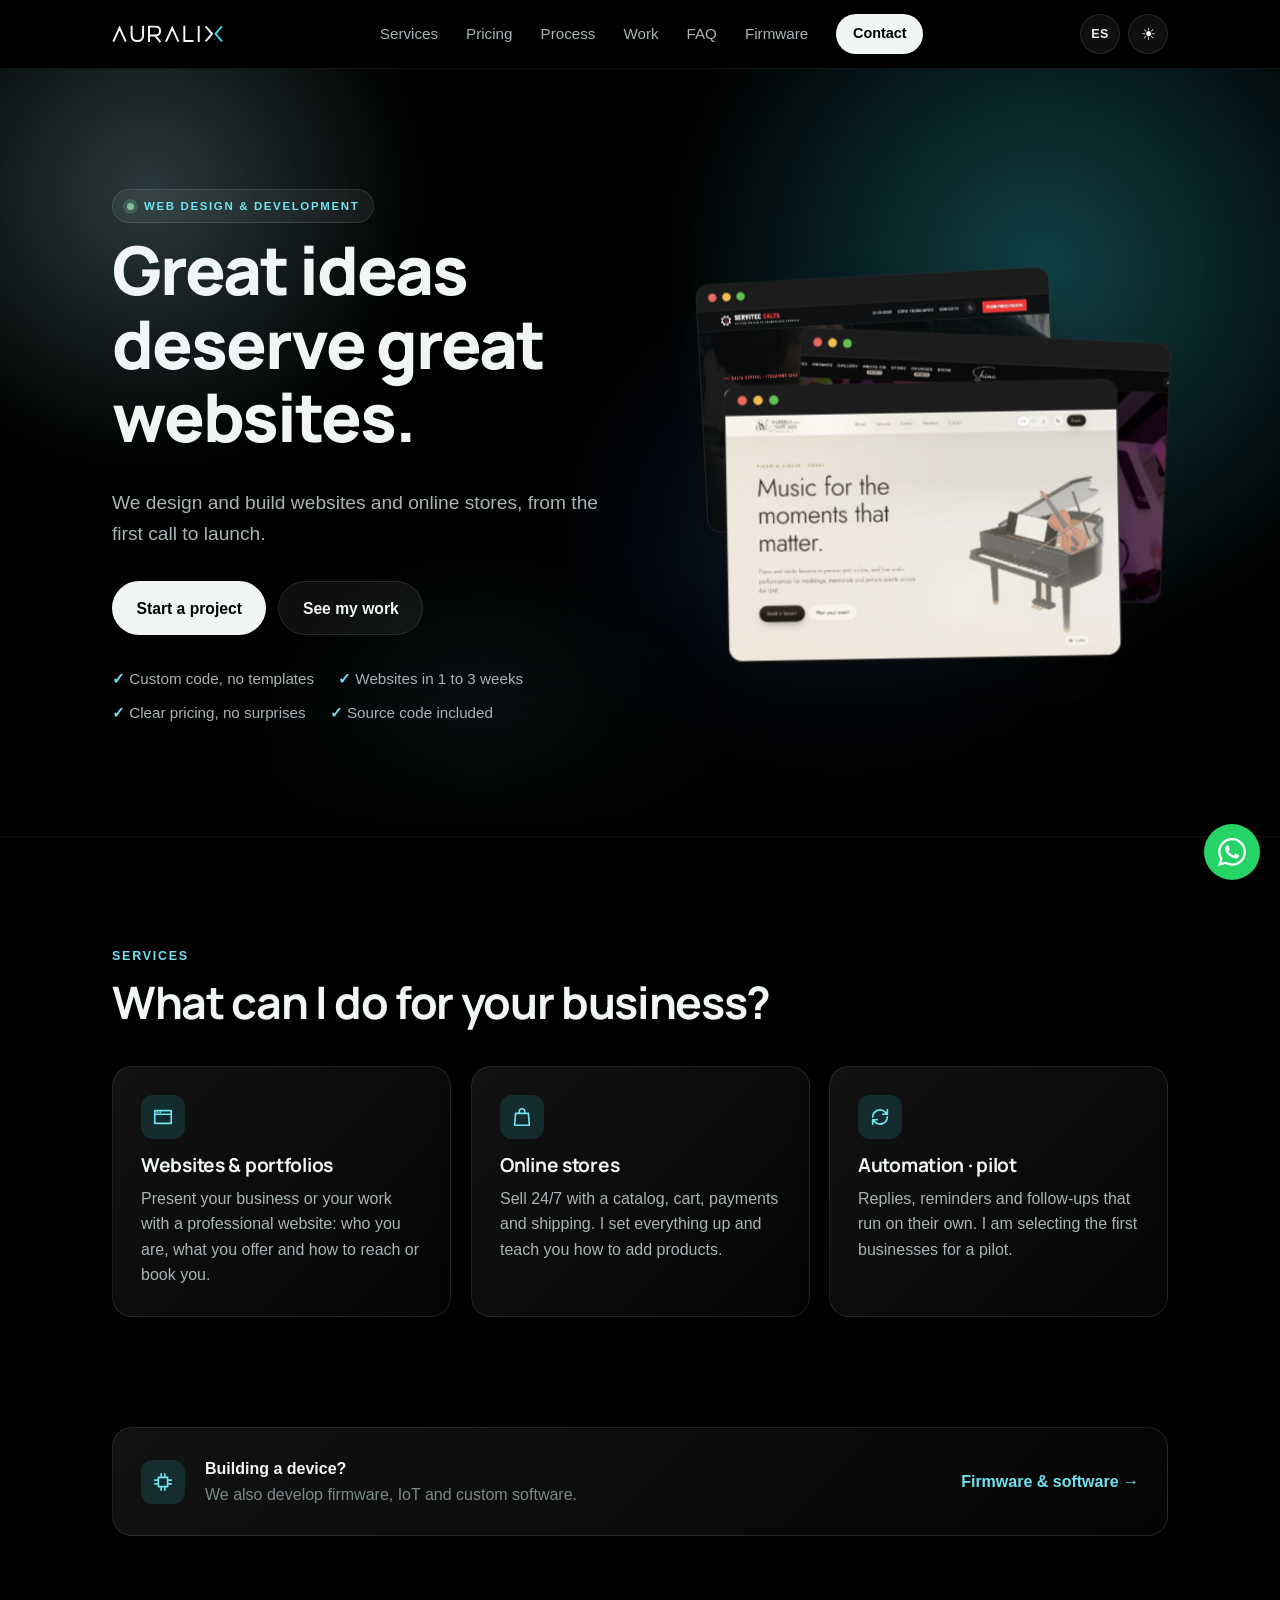
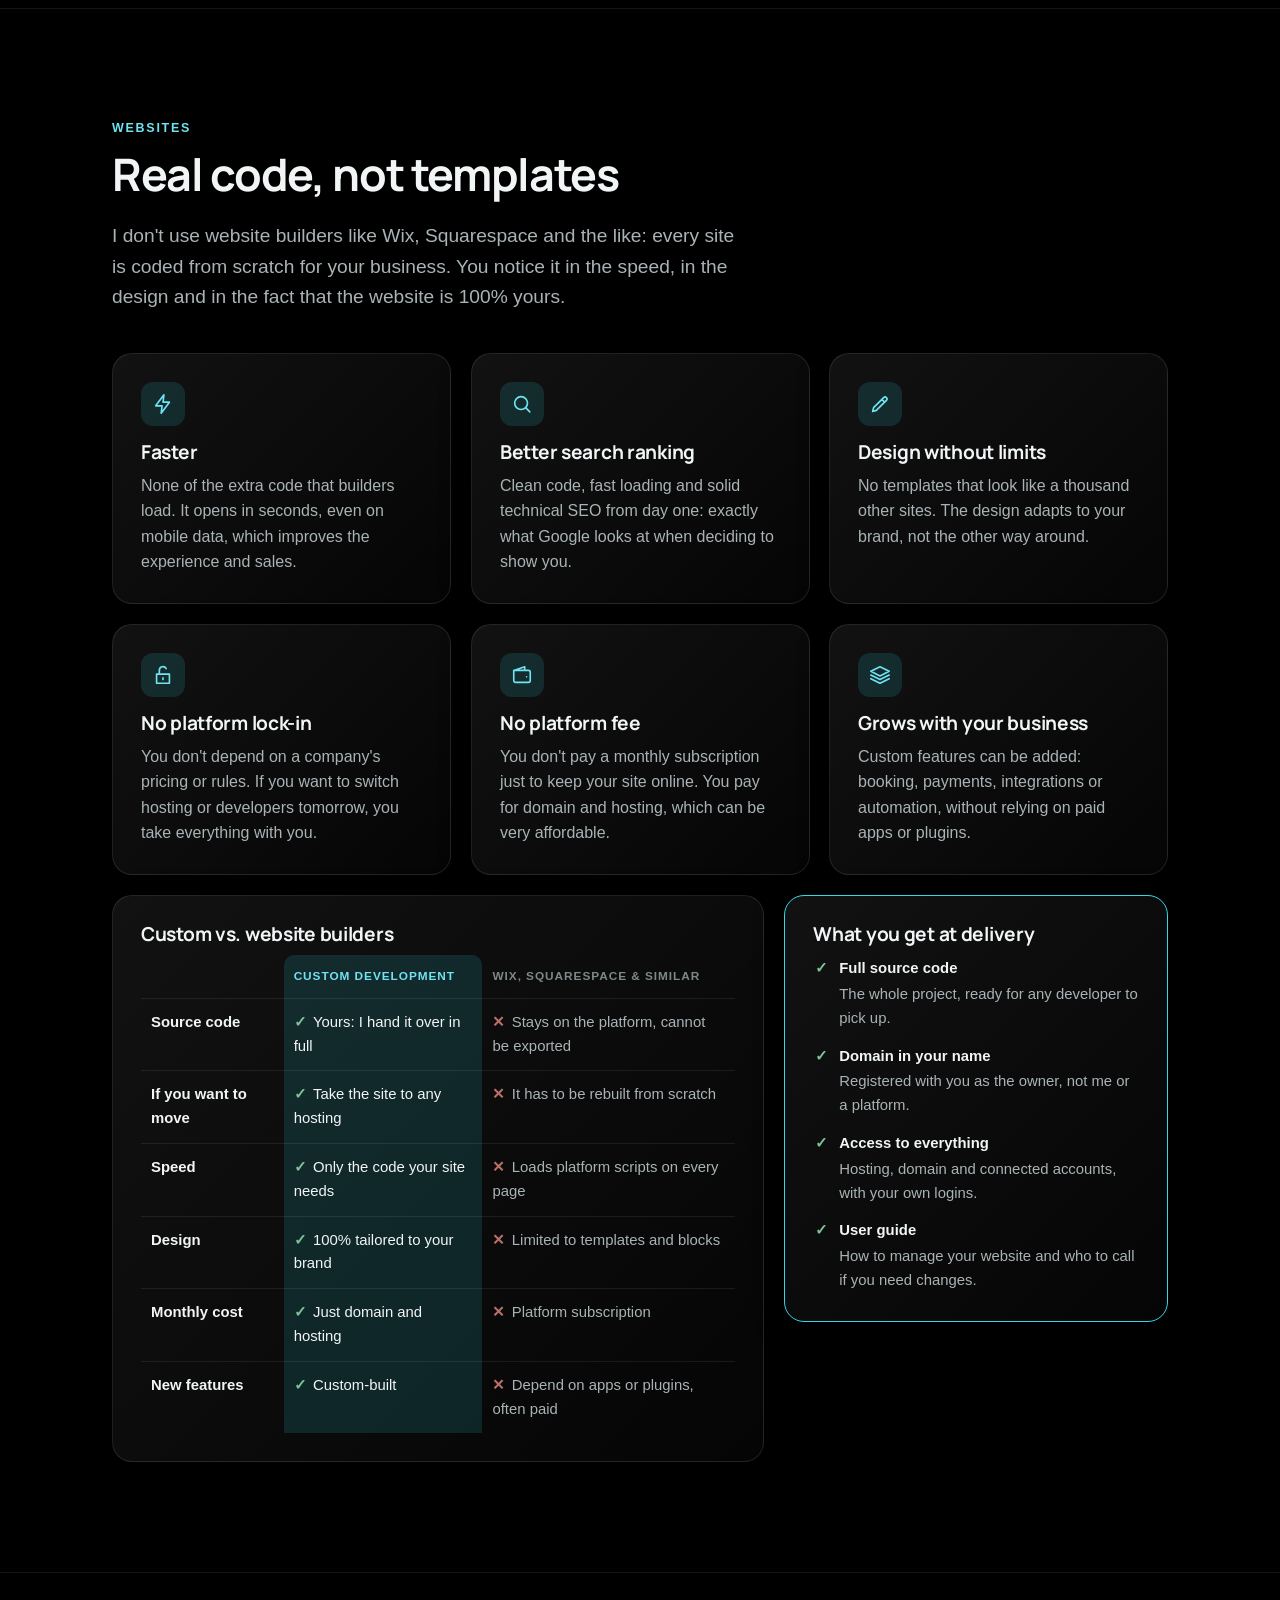
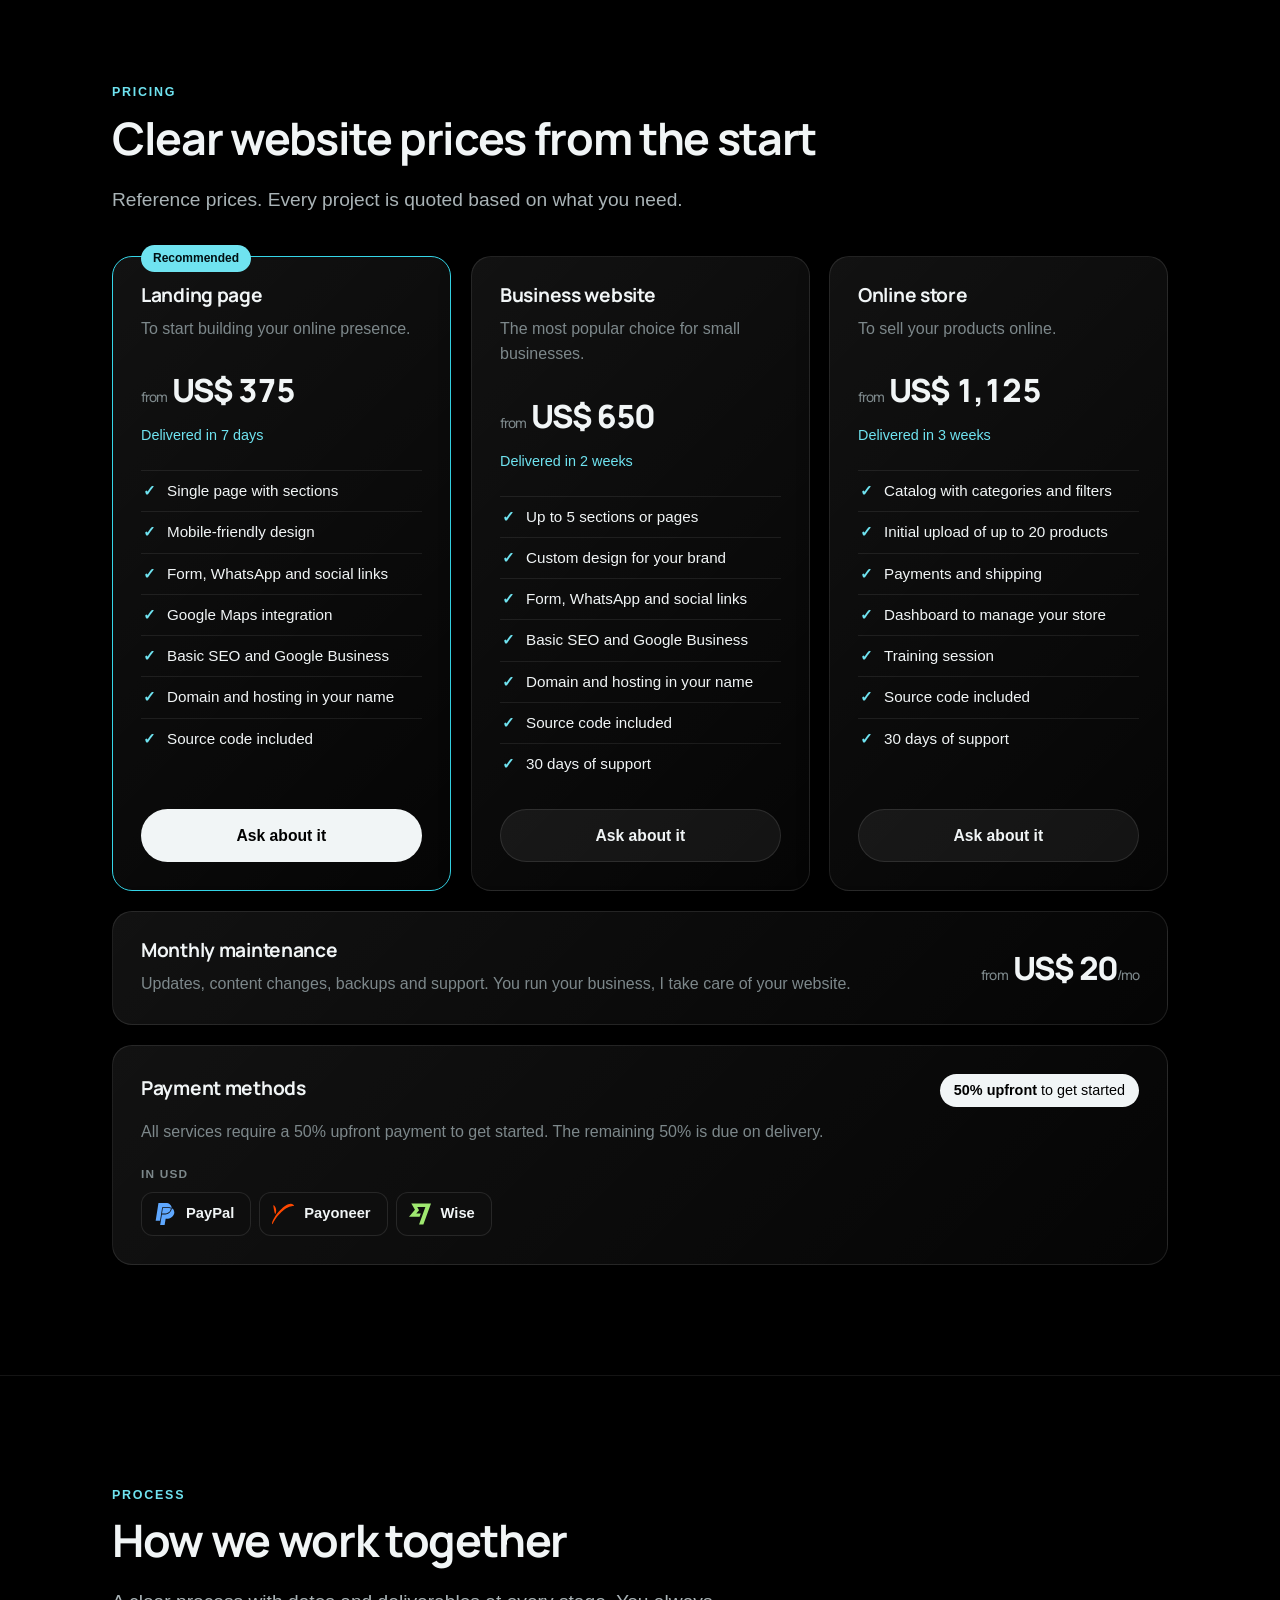
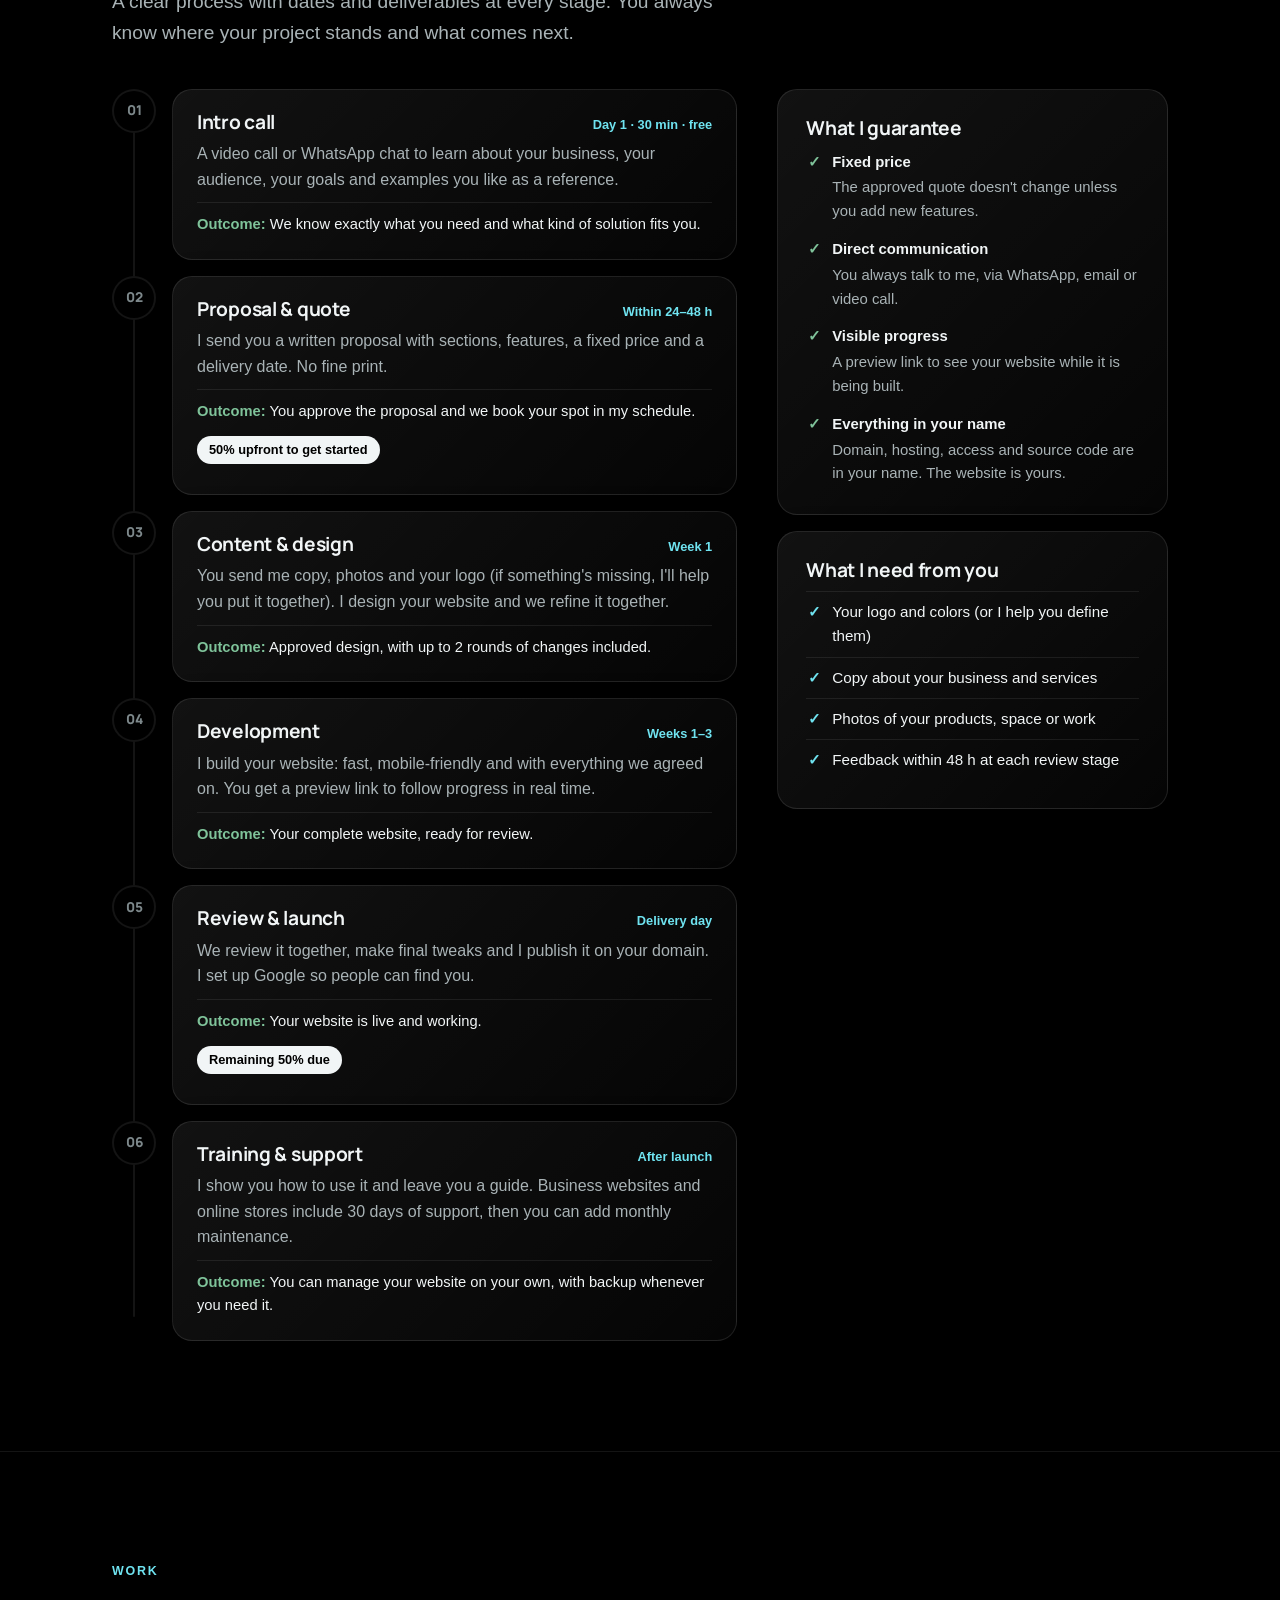
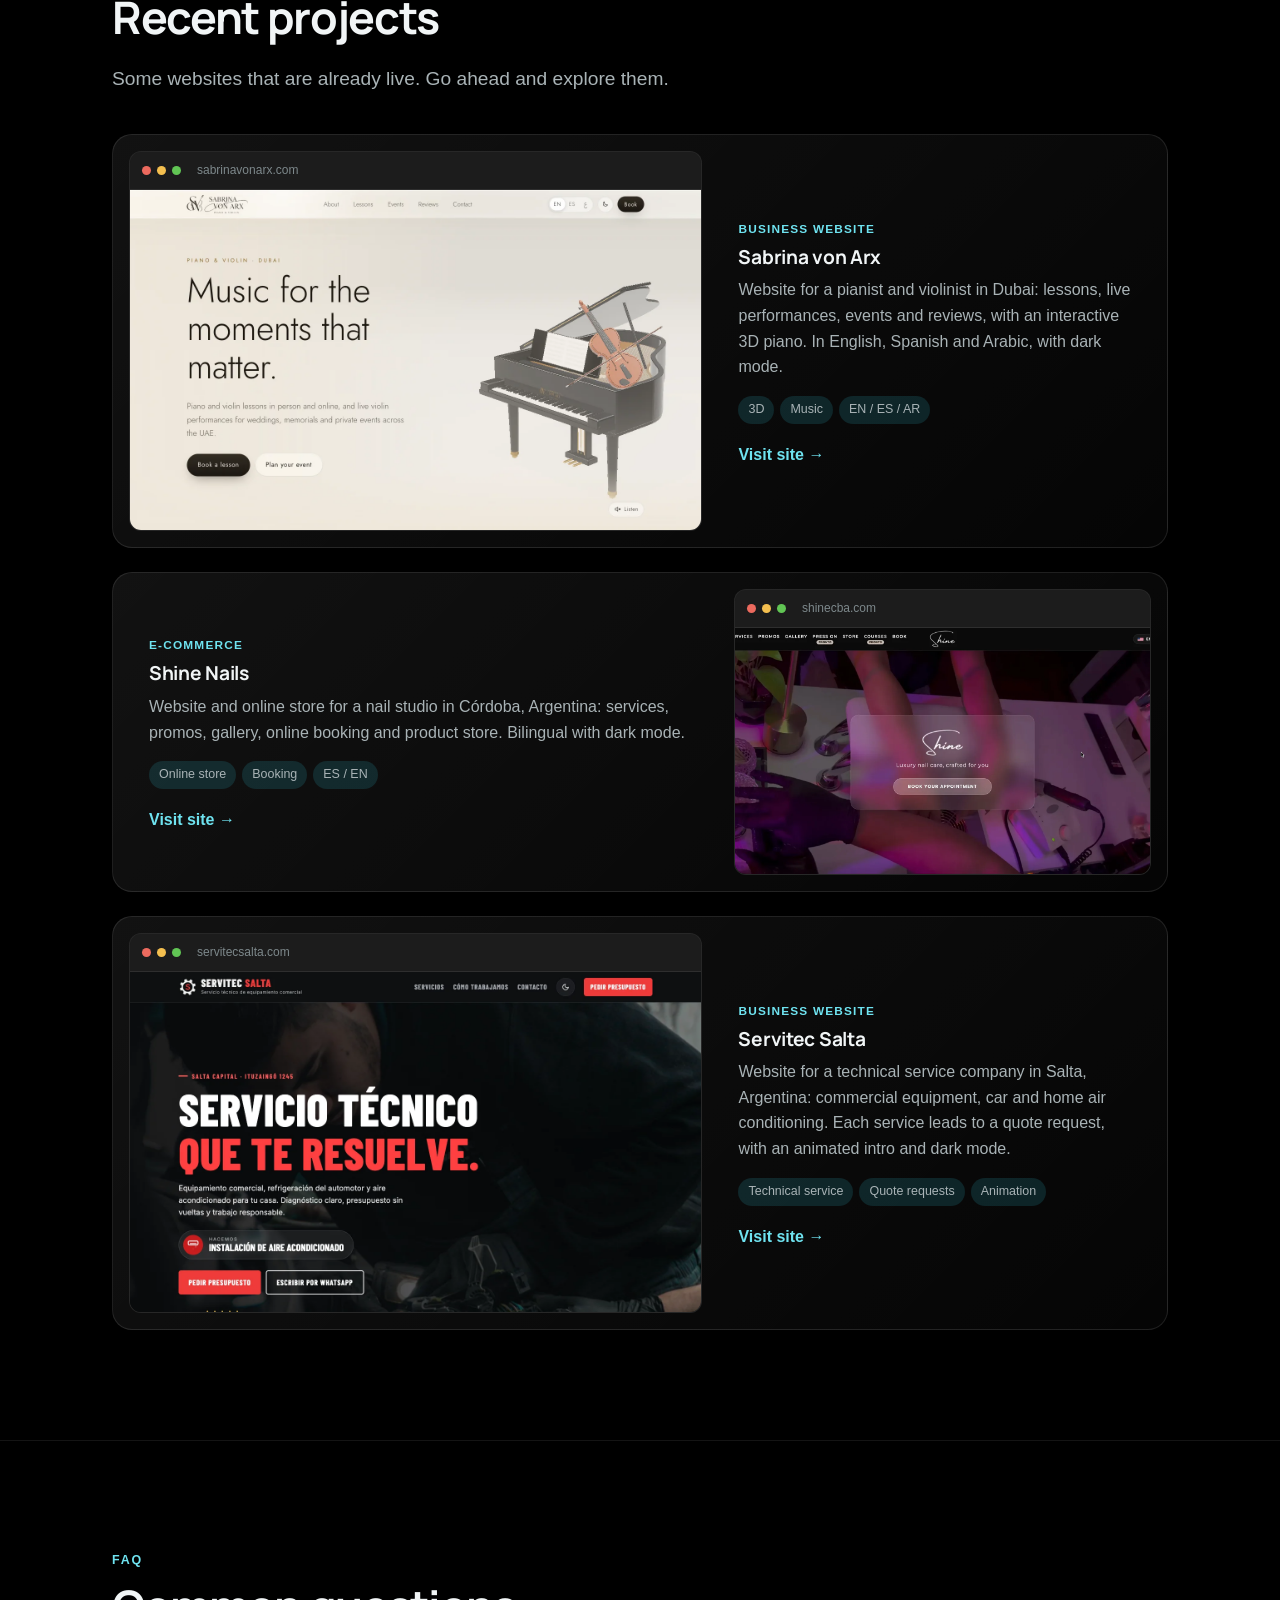
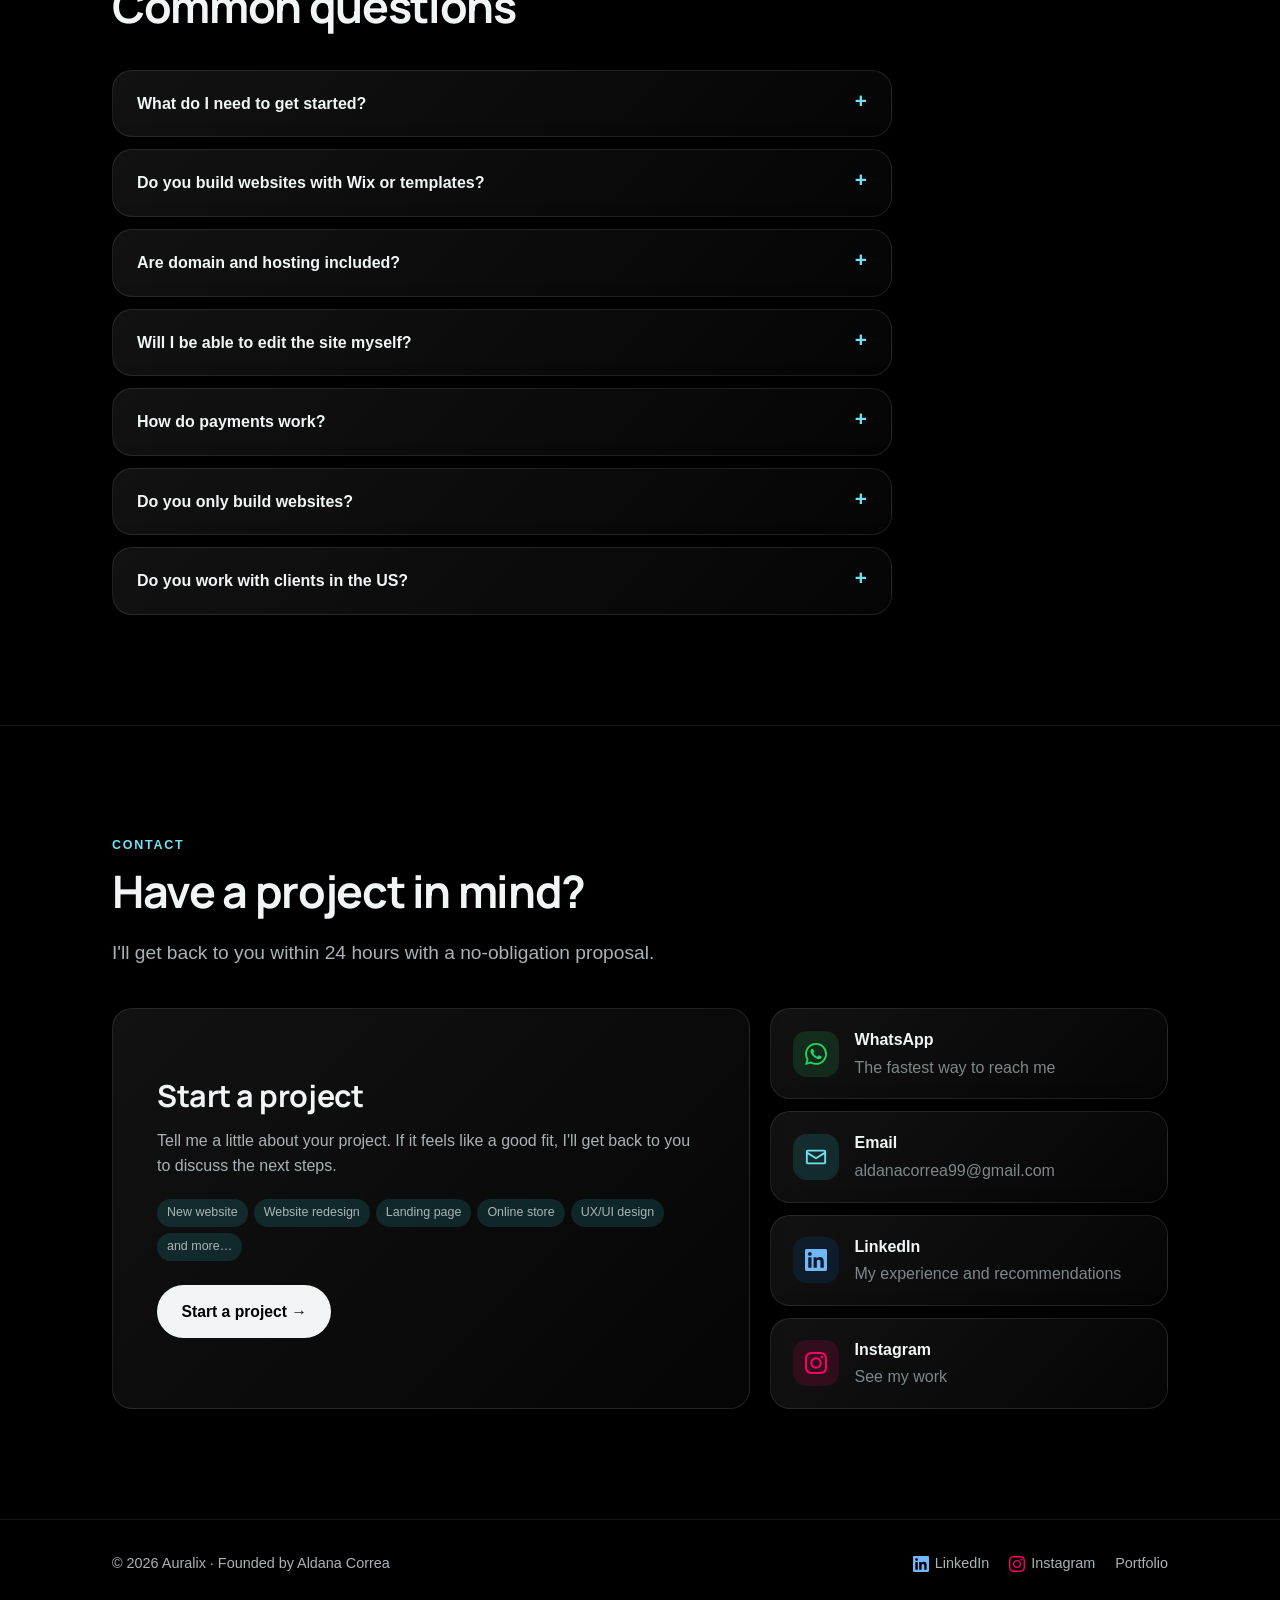
==== index.html @ c24e1f64 "Actualizar Auralix" ====
<!doctype html>
<html lang="en" data-theme="dark">
  <head>
    <meta charset="UTF-8" />
    <meta name="viewport" content="width=device-width, initial-scale=1.0" />
    <title>Auralix — Web design &amp; development</title>
    <meta name="description" content="Custom websites and online stores, coded from scratch for your business." />
    <meta property="og:title" content="Auralix — Web design &amp; development" />
    <meta property="og:description" content="Custom websites and online stores, coded from scratch for your business." />
    <meta property="og:type" content="website" />
    <meta property="og:url" content="https://auralixstudio.com/" />
    <meta property="og:image" content="https://auralixstudio.com/og.png" />
    <meta property="og:image:width" content="1200" />
    <meta property="og:image:height" content="630" />
    <meta property="og:image:alt" content="Auralix: from chip to click." />
    <meta name="twitter:card" content="summary_large_image" />
    <link rel="canonical" href="https://auralixstudio.com/" />
    <link rel="apple-touch-icon" href="./apple-touch-icon.png" />
    <link rel="icon" type="image/svg+xml" href="./favicon.svg" />
    <link rel="preconnect" href="https://fonts.googleapis.com" />
    <link rel="preconnect" href="https://fonts.gstatic.com" crossorigin />
    <link href="https://fonts.googleapis.com/css2?family=Manrope:wght@500;600;700;800&display=swap" rel="stylesheet" />
    <script type="module" crossorigin src="./assets/main-W2WMN6O4.js"></script>
    <link rel="modulepreload" crossorigin href="./assets/CursorGlow-DXSAKl9q.js">
    <link rel="stylesheet" crossorigin href="./assets/CursorGlow-CVzrH007.css">
  </head>
  <body>
    <div id="root"></div>
  </body>
</html>
---- assets/CursorGlow-CVzrH007.css ----
:root{--bg:#f6f9fa;--bg-soft:#fff;--text-primary:#0b0f10;--text-secondary:#50595c;--text-tertiary:#6d777a;--accent:#0a8fa3;--accent-strong:#08707f;--accent-soft:#0a8fa31f;--on-accent:#fff;--glass-bg:linear-gradient(135deg, #ffffff8c, #ffffff52);--glass-bg-strong:#fff9;--glass-border:#0a8fa338;--glass-shadow:0 8px 30px #1a161214;--glass-shadow-hover:0 14px 40px #1a16121f;--divider:#1a16121a;--ok:#3f7d5a;--error:#b0463c;--radius:20px;--container:1120px;--lightningcss-light:initial;--lightningcss-dark: ;color-scheme:light}@media (prefers-color-scheme:dark){:root:not([data-theme=light]){--bg:#000;--bg-soft:#0e0e0e;--text-primary:#f1f5f6;--text-secondary:#a9b3b6;--text-tertiary:#7d888b;--accent:#35d6e8;--accent-strong:#6fe3f0;--accent-soft:#35d6e824;--on-accent:#001013;--glass-bg:linear-gradient(135deg, #ffffff12, #ffffff05);--glass-bg-strong:#ffffff0f;--glass-border:#ffffff1a;--glass-shadow:0 8px 30px #00000073;--glass-shadow-hover:0 14px 44px #0000008c;--divider:#ffffff14;--ok:#7fc39a;--error:#e58a80;--lightningcss-light: ;--lightningcss-dark:initial;color-scheme:dark}}:root[data-theme=dark]{--bg:#000;--bg-soft:#0e0e0e;--text-primary:#f1f5f6;--text-secondary:#a9b3b6;--text-tertiary:#7d888b;--accent:#35d6e8;--accent-strong:#6fe3f0;--accent-soft:#35d6e824;--on-accent:#001013;--glass-bg:linear-gradient(135deg, #ffffff12, #ffffff05);--glass-bg-strong:#ffffff0f;--glass-border:#ffffff1a;--glass-shadow:0 8px 30px #00000073;--glass-shadow-hover:0 14px 44px #0000008c;--divider:#ffffff14;--ok:#7fc39a;--error:#e58a80;--lightningcss-light: ;--lightningcss-dark:initial;color-scheme:dark}*,:before,:after{box-sizing:border-box}html{scroll-behavior:smooth;scroll-padding-top:80px}body{background:var(--bg);color:var(--text-primary);-webkit-font-smoothing:antialiased;margin:0;font-family:-apple-system,BlinkMacSystemFont,SF Pro Text,Inter,Segoe UI,Roboto,sans-serif;line-height:1.6;transition:background-color .35s,color .35s}h1,h2,h3,.brand,.price{font-family:Manrope,-apple-system,BlinkMacSystemFont,Segoe UI,sans-serif}h1,h2,h3{letter-spacing:-.03em;margin:0 0 .5em;line-height:1.1}h1{max-width:15ch;font-size:clamp(2.3rem,1.4rem + 3.6vw,4.2rem);font-weight:800}h2{font-size:clamp(1.8rem,1.3rem + 2vw,2.8rem);font-weight:700}h3{letter-spacing:-.015em;font-size:1.2rem;font-weight:700}p{color:var(--text-secondary);margin:0 0 1em}a{color:inherit;text-decoration:none}ul,ol{margin:0;padding:0;list-style:none}.hidden{display:none}.muted{color:var(--text-tertiary)}.container{width:100%;max-width:var(--container);margin:0 auto;padding:0 16px}@media (width>=768px){.container{padding:0 32px}}.eyebrow{text-transform:uppercase;letter-spacing:.14em;color:var(--accent-strong);margin-bottom:.8em;font-size:.78rem;font-weight:600}.lead{max-width:60ch;font-size:clamp(1.05rem,1rem + .3vw,1.2rem)}.btn{cursor:pointer;border:1px solid #0000;border-radius:999px;justify-content:center;align-items:center;padding:.85em 1.5em;font-family:inherit;font-size:.98rem;font-weight:600;transition:transform .2s,background-color .3s,box-shadow .3s;display:inline-flex}.btn:hover{transform:translateY(-2px)}.btn-primary:hover{box-shadow:0 10px 24px color-mix(in srgb, var(--text-primary) 22%, transparent)}.btn-ghost:hover{border-color:var(--accent)}.btn:focus-visible,.icon-btn:focus-visible,a:focus-visible,button:focus-visible{outline:2px solid var(--accent);outline-offset:3px}.btn:disabled{opacity:.6;cursor:wait;transform:none}.btn-primary{background:var(--text-primary);color:var(--bg)}.btn-ghost{background:var(--glass-bg-strong);border-color:var(--glass-border);color:var(--text-primary)}.btn-sm{padding:.5em 1.1em;font-size:.9rem}.btn-block{width:100%}.icon-btn{border:1px solid var(--glass-border);background:var(--glass-bg-strong);width:40px;height:40px;color:var(--text-primary);cursor:pointer;border-radius:50%;font-size:1.05rem}.header{z-index:50;background:color-mix(in srgb, var(--bg) 78%, transparent);-webkit-backdrop-filter:blur(14px);border-bottom:1px solid var(--divider);position:sticky;top:0}.header-inner{justify-content:space-between;align-items:center;gap:16px;height:68px;display:flex}.brand{letter-spacing:-.01em;align-items:center;gap:10px;font-size:1.1rem;font-weight:700;display:inline-flex}.brand svg{flex:none}.logo-accent{stroke:var(--accent)}.nav{align-items:center;gap:28px;font-size:.95rem;display:flex}.nav a:not(.btn){color:var(--text-secondary);transition:color .2s}.nav a:not(.btn):hover{color:var(--text-primary)}.header-actions{gap:8px;display:flex}.menu-btn{display:none}.lang-btn{letter-spacing:.04em;font-family:inherit;font-size:.78rem;font-weight:700}@media (width<=860px){.menu-btn{display:inline-block}.nav{background:var(--bg);border-bottom:1px solid var(--divider);flex-direction:column;align-items:stretch;gap:4px;padding:12px 16px 20px;display:none;position:absolute;top:68px;left:0;right:0}.nav-open{display:flex}.nav a:not(.btn){padding:10px 4px}.nav .btn{margin-top:8px}}.cursor-glow{z-index:-1;pointer-events:none;aspect-ratio:1;background:radial-gradient(closest-side, #d98fa38c, #d9a9b461 32%, color-mix(in srgb, var(--accent) 20%, transparent) 62%, transparent);opacity:0;will-change:translate;border-radius:50%;width:min(44vw,640px);transition:opacity .8s,transform .8s;position:fixed;top:0;left:0;transform:translate(-50%,-50%)scale(.85)}.cursor-glow[data-active]{opacity:var(--glow-strength,1);transform:translate(-50%,-50%)scale(1)}.hero{padding:clamp(56px,10vw,120px) 0 clamp(56px,9vw,110px);position:relative;overflow:hidden}.hero-aurora{pointer-events:none;--aurora-1:color-mix(in srgb, var(--accent) 55%, transparent);--aurora-2:#3d8bff4d;--aurora-3:#a9e8f073;--aurora-4:color-mix(in srgb, var(--accent-strong) 30%, transparent);position:absolute;inset:0;overflow:hidden;-webkit-mask-image:linear-gradient(#000 65%,#0000);mask-image:linear-gradient(#000 65%,#0000)}.hero-aurora span{will-change:transform;border-radius:50%;animation:24s ease-in-out infinite alternate aurora-a;position:absolute}.hero-aurora span:first-child{aspect-ratio:1;background:radial-gradient(closest-side, var(--aurora-1), transparent);width:60vw;top:-25%;right:-12%}.hero-aurora span:nth-child(2){aspect-ratio:1;background:radial-gradient(closest-side, var(--aurora-2), transparent);width:46vw;animation-name:aurora-b;animation-duration:28s;top:25%;right:12%}.hero-aurora span:nth-child(3){aspect-ratio:1;background:radial-gradient(closest-side, var(--aurora-3), transparent);width:44vw;animation-name:aurora-c;animation-duration:32s;top:-20%;left:-10%}.hero-aurora span:nth-child(4){aspect-ratio:1;background:radial-gradient(closest-side, var(--aurora-4), transparent);width:38vw;animation-name:aurora-b;animation-duration:26s;animation-direction:alternate-reverse;bottom:-25%;left:18%}@keyframes aurora-a{0%{transform:translate(0)scale(1)}50%{transform:translate(-12%,10%)scale(1.12)}to{transform:translate(6%,18%)scale(.95)}}@keyframes aurora-b{0%{transform:translate(0)scale(1)}50%{transform:translate(14%,-12%)scale(.9)}to{transform:translate(-10%,8%)scale(1.15)}}@keyframes aurora-c{0%{transform:translate(0)scale(1.05)}50%{transform:translate(18%,14%)scale(.92)}to{transform:translate(8%,-6%)scale(1.1)}}.hero-aurora span{transition:translate .2s linear}.hero-aurora span:first-child{translate:calc(var(--mx,0) * -40px) calc(var(--my,0) * -30px)}.hero-aurora span:nth-child(2){translate:calc(var(--mx,0) * 55px) calc(var(--my,0) * 40px)}.hero-aurora span:nth-child(3){translate:calc(var(--mx,0) * -30px) calc(var(--my,0) * 25px)}.hero-aurora span:nth-child(4){translate:calc(var(--mx,0) * 35px) calc(var(--my,0) * -35px)}:root[data-theme=dark] .hero-aurora span{opacity:.55}:root[data-theme=dark] .cursor-glow{mix-blend-mode:screen;--glow-strength:.8}@media (prefers-color-scheme:dark){:root:not([data-theme=light]) .cursor-glow{mix-blend-mode:screen;--glow-strength:.8}:root:not([data-theme=light]) .hero-aurora span{opacity:.55}}.hero-inner{z-index:1;align-items:center;gap:clamp(40px,6vw,72px);display:grid;position:relative}@media (width>=960px){.hero-inner{grid-template-columns:1.05fr 1fr}}.pill{background:var(--glass-bg-strong);border:1px solid var(--glass-border);border-radius:999px;align-items:center;gap:10px;padding:7px 14px;font-size:.72rem;display:inline-flex}.dot{background:var(--ok);width:7px;height:7px;box-shadow:0 0 0 4px color-mix(in srgb, var(--ok) 22%, transparent);border-radius:50%}.cta-row{flex-wrap:wrap;gap:12px;margin:32px 0;display:flex}.highlights{color:var(--text-secondary);flex-wrap:wrap;gap:10px 24px;font-size:.95rem;display:flex}.highlights span{color:var(--accent-strong);font-weight:700}.hero-stack{aspect-ratio:5/4;transform-style:preserve-3d;transform:perspective(1200px) rotateX(var(--rx,0deg)) rotateY(var(--ry,0deg));transition:transform .6s cubic-bezier(.2,.7,.2,1);display:block;position:relative}.hero-stack[data-tilting]{transition:transform .12s linear}.hero-shot{background:var(--bg-soft);border:1px solid var(--glass-border);border-radius:14px;width:78%;margin:0;transition:transform .5s cubic-bezier(.2,.7,.2,1);animation:7s ease-in-out infinite float;position:absolute;overflow:hidden;box-shadow:0 24px 60px #14100c38}@keyframes float{50%{translate:0 -10px}}.hero-shot img{aspect-ratio:16/10;object-fit:cover;object-position:top;width:100%;display:block}.hero-shot-1{z-index:1;top:0;left:0;transform:translateZ(-70px)rotate(-3deg)}.hero-shot-2{z-index:2;animation-delay:-2.3s;top:18%;right:0;transform:translateZ(-10px)rotate(2.5deg)}.hero-shot-3{z-index:3;animation-delay:-4.6s;bottom:0;left:10%;transform:translateZ(60px)rotate(-1deg)}.hero-stack:hover .hero-shot-1{transform:translateZ(-110px)rotate(-5deg)translate(-14px,-10px)}.hero-stack:hover .hero-shot-2{transform:translateZ(0)rotate(4deg)translate(14px,-4px)}.hero-stack:hover .hero-shot-3{transform:translateZ(100px)rotate(0)translateY(8px)}.section{border-top:1px solid var(--divider);padding:clamp(56px,9vw,110px) 0}.section-head{margin-bottom:40px}.grid{gap:20px;display:grid}.grid-3{grid-template-columns:repeat(auto-fit,minmax(min(100%,280px),1fr))}.grid-4{grid-template-columns:repeat(auto-fit,minmax(min(100%,220px),1fr))}.card{background:var(--glass-bg);border:1px solid var(--glass-border);border-radius:var(--radius);box-shadow:var(--glass-shadow);-webkit-backdrop-filter:blur(14px);padding:28px;transition:box-shadow .3s,transform .3s,background .35s}.card p:last-child{margin-bottom:0}.service:hover,.package:hover{--lift:-4px;box-shadow:var(--glass-shadow-hover)}.card-icon{background:var(--accent-soft);width:44px;height:44px;color:var(--accent-strong);border-radius:12px;place-items:center;margin-bottom:16px;font-size:1.3rem;display:inline-grid}.custom-bottom{align-items:start;gap:20px;margin-top:20px;display:grid}@media (width>=960px){.custom-bottom{grid-template-columns:1.7fr 1fr}}.compare table{border-collapse:collapse;width:100%;margin-top:8px;font-size:.93rem}.compare th,.compare td{text-align:left;vertical-align:top;border-top:1px solid var(--divider);padding:12px 10px}.compare thead th{letter-spacing:.08em;text-transform:uppercase;color:var(--text-tertiary);border-top:0;font-size:.74rem;font-weight:700}.compare thead td{border-top:0}.compare tbody th{color:var(--text-primary);width:24%;font-weight:600}.compare td{color:var(--text-secondary)}.compare td.col-custom{color:var(--text-primary);background:var(--accent-soft)}.compare thead th.col-custom{color:var(--accent-strong);background:var(--accent-soft);border-radius:10px 10px 0 0}.compare .yes,.compare .no{width:1.3em;font-weight:700;display:inline-block}.compare .yes{color:var(--ok)}.compare .no{color:var(--error);opacity:.8}@media (width<=719px){.compare thead{display:none}.compare tr{border-top:1px solid var(--divider);padding:12px 0;display:block}.compare th,.compare td{border:0;width:auto;padding:4px 0;display:block}.compare tbody th{width:auto;margin-bottom:4px}.compare td.col-custom{background:0 0}.compare td:before{content:attr(data-label);letter-spacing:.06em;text-transform:uppercase;color:var(--text-tertiary);font-size:.72rem;font-weight:700;display:block}}.delivery-card{border-color:var(--accent)}.package{flex-direction:column;display:flex;position:relative}.package-featured{border-color:var(--accent);box-shadow:var(--glass-shadow-hover)}.badge{background:var(--accent-strong);color:var(--on-accent);border-radius:999px;padding:4px 12px;font-size:.75rem;font-weight:600;position:absolute;top:-12px;left:28px}.price{color:var(--text-primary);letter-spacing:-.03em;font-variant-numeric:tabular-nums;margin:8px 0 0;font-size:2rem;font-weight:800}.price-block{margin-bottom:8px}.price-was{color:var(--text-tertiary);font-variant-numeric:tabular-nums;align-items:center;gap:8px;margin:8px 0 -4px;font-size:.95rem;display:flex}.price-was s{text-decoration-thickness:1.5px}.off{background:color-mix(in srgb, var(--ok) 16%, transparent);color:var(--ok);border-radius:999px;padding:2px 8px;font-size:.75rem;font-weight:700}.promo-banner{background:color-mix(in srgb, var(--ok) 10%, var(--glass-bg-strong));border:1px solid color-mix(in srgb, var(--ok) 30%, transparent);color:var(--text-primary);border-radius:14px;flex-wrap:wrap;align-items:center;gap:6px 12px;margin:0 0 20px;padding:12px 18px;font-size:.95rem;display:flex}.promo-banner strong{color:var(--ok);text-transform:uppercase;letter-spacing:.08em;font-size:.78rem}.price-block .price-alt{color:var(--text-tertiary);font-variant-numeric:tabular-nums;margin:2px 0 0;font-size:.9rem}.maintenance .price-block{margin:0}@media (width>=640px){.maintenance .price-block{text-align:right}}.price-note{color:var(--text-tertiary);margin:20px 0 0;font-size:.85rem}.currency-toggle{background:var(--glass-bg-strong);border:1px solid var(--glass-border);border-radius:999px;gap:4px;margin-bottom:32px;padding:4px;display:inline-flex}.currency-toggle button{font:inherit;cursor:pointer;color:var(--text-secondary);background:0 0;border:0;border-radius:999px;padding:6px 18px;font-size:.88rem;font-weight:600;transition:background-color .25s,color .25s}.currency-toggle button[aria-pressed=true]{background:var(--text-primary);color:var(--bg)}.price small{color:var(--text-tertiary);font-size:.85rem;font-weight:500}.delivery{color:var(--accent-strong);font-size:.9rem;font-weight:500}.features{flex:1;margin:8px 0 24px}.features li{border-top:1px solid var(--divider);padding:8px 0 8px 26px;font-size:.95rem;position:relative}.features li:before{content:"✓";color:var(--accent-strong);font-weight:700;position:absolute;left:2px}.maintenance{align-items:center;gap:12px 32px;margin-top:20px;display:grid}@media (width>=640px){.maintenance{grid-template-columns:1fr auto}}.maintenance p.muted,.maintenance .price{margin:0}.process{align-items:start;gap:28px;display:grid}@media (width>=960px){.process{grid-template-columns:1.6fr 1fr;gap:40px}}.timeline{gap:16px;display:grid;position:relative}.timeline:before,.timeline:after{content:"";z-index:0;border-radius:2px;width:2px;position:absolute;top:24px;bottom:24px;left:21px}.timeline:before{background:var(--divider)}.timeline:after{background:linear-gradient(var(--accent), var(--accent-strong));transform-origin:top;transform:scaleY(var(--progress,0));box-shadow:0 0 12px color-mix(in srgb, var(--accent) 60%, transparent)}.timeline-step{z-index:1;grid-template-columns:44px 1fr;align-items:start;gap:16px;display:grid;position:relative}.timeline-num{z-index:1;background:var(--bg);border:2px solid var(--divider);width:44px;height:44px;color:var(--text-tertiary);border-radius:50%;place-items:center;font-family:Manrope,sans-serif;font-size:.85rem;font-weight:800;transition:background-color .4s,border-color .4s,color .4s,transform .4s cubic-bezier(.3,1.6,.5,1);display:grid;position:relative}.is-active .timeline-num{background:var(--accent-strong);border-color:var(--accent-strong);color:var(--on-accent);transform:scale(1.08)}.is-active .timeline-num:after{content:"";border:2px solid var(--accent);border-radius:50%;animation:1.2s ease-out forwards step-pulse;position:absolute;inset:-2px}@keyframes step-pulse{0%{opacity:.9;transform:scale(1)}to{opacity:0;transform:scale(1.9)}}.timeline-card{transition:border-color .4s,box-shadow .4s,transform .3s}.is-active .timeline-card{border-color:color-mix(in srgb, var(--accent) 55%, transparent)}.timeline-step:hover .timeline-card{box-shadow:var(--glass-shadow-hover);transform:translate(4px)}.timeline-card{padding:22px 24px}.timeline-head{flex-wrap:wrap;justify-content:space-between;align-items:baseline;gap:4px 12px;margin-bottom:6px;display:flex}.timeline-head h3{margin:0}.when{color:var(--accent-strong);white-space:nowrap;font-size:.8rem;font-weight:600}.timeline-card>p{margin-bottom:10px}.result{color:var(--text-primary);border-top:1px solid var(--divider);padding-top:10px;font-size:.92rem}.result strong{color:var(--ok)}.payment-step{background:var(--text-primary);color:var(--bg);border-radius:999px;padding:4px 12px;font-size:.8rem;font-weight:600;display:inline-block;position:relative;overflow:hidden;margin:2px 0 0!important}.payment-step:after{content:"";background:linear-gradient(100deg,#0000 30%,#ffffff73 50%,#0000 70%);position:absolute;inset:0;transform:translate(-120%)}.is-active .payment-step:after{animation:1.1s .3s shine}@keyframes shine{to{transform:translate(120%)}}.timeline-step.reveal{translate:28px}.timeline-step.reveal[data-visible]{translate:0}.stagger>li{opacity:0;transition:opacity .5s,translate .5s;translate:0 10px}[data-visible] .stagger>li{opacity:1;translate:0}[data-visible] .stagger>li:nth-child(2){transition-delay:.1s}[data-visible] .stagger>li:nth-child(3){transition-delay:.2s}[data-visible] .stagger>li:nth-child(4){transition-delay:.3s}.process-side{gap:16px;display:grid}@media (width>=960px){.process-side{position:sticky;top:92px}}.promises{gap:14px;margin-top:12px;display:grid}.promises li{color:var(--text-secondary);gap:2px;padding-left:26px;font-size:.93rem;display:grid;position:relative}.promises li:before{content:"✓";color:var(--ok);font-weight:700;position:absolute;top:0;left:2px}.promises strong{color:var(--text-primary)}.need-list{margin-bottom:0}.projects{gap:24px;display:grid}.project{padding:0;display:grid;overflow:hidden}@media (width>=860px){.project{grid-template-columns:1.35fr 1fr;align-items:center}.project:nth-child(2n) .browser{order:2}}.project:hover{box-shadow:var(--glass-shadow-hover)}.browser{border:1px solid var(--glass-border);background:var(--bg-soft);border-radius:12px;margin:16px;display:block;overflow:hidden}.browser img{aspect-ratio:16/9.5;object-fit:cover;object-position:top;width:100%;transition:transform .6s cubic-bezier(.2,.7,.2,1);display:block}a.browser:hover img{transform:scale(1.03)}.browser-bar{background:var(--glass-bg-strong);border-bottom:1px solid var(--divider);align-items:center;gap:6px;padding:9px 12px;display:flex}.browser-bar span{background:var(--divider);border-radius:50%;width:9px;height:9px}.browser-bar span:first-child{background:#ec6a5e}.browser-bar span:nth-child(2){background:#f4bf4f}.browser-bar span:nth-child(3){background:#61c554}.browser-bar em{color:var(--text-tertiary);white-space:nowrap;text-overflow:ellipsis;margin-left:10px;font-size:.75rem;font-style:normal;overflow:hidden}.project-body{padding:8px 28px 28px}@media (width>=860px){.project-body{padding:28px 36px 28px 20px}.project:nth-child(2n) .project-body{padding:28px 20px 28px 36px}}.chips{flex-wrap:wrap;gap:6px;margin:0 0 18px;display:flex}.chips li{background:var(--accent-soft);color:var(--text-secondary);border-radius:999px;padding:4px 10px;font-size:.78rem}.tag{letter-spacing:.1em;text-transform:uppercase;color:var(--accent-strong);margin-bottom:8px;font-size:.74rem;font-weight:700;display:inline-block}.link{color:var(--accent-strong);font-weight:600}blockquote{color:var(--text-primary);margin:0 0 16px;font-size:1.05rem}.faq{gap:12px;max-width:780px;display:grid}.faq-item{padding:20px 24px}.faq-item summary{cursor:pointer;justify-content:space-between;gap:16px;font-weight:600;list-style:none;display:flex}.faq-item summary::-webkit-details-marker{display:none}.faq-item summary:after{content:"+";color:var(--accent-strong);font-size:1.3rem;line-height:1;transition:transform .2s}.faq-item[open] summary:after{transform:rotate(45deg)}.faq-item p{margin:12px 0 0}.contact-grid{grid-template-columns:1fr;gap:20px;display:grid}@media (width>=860px){.contact-grid{grid-template-columns:1.6fr 1fr}}.form{gap:16px;display:grid}.form label{gap:6px;font-size:.9rem;font-weight:500;display:grid}.form input,.form select,.form textarea{font:inherit;border:1px solid var(--glass-border);background:var(--bg-soft);color:var(--text-primary);border-radius:12px;width:100%;padding:12px 14px}.form input:focus,.form select:focus,.form textarea:focus{outline:2px solid var(--accent);outline-offset:1px}.form-msg{margin:0;font-size:.92rem;font-weight:500}.form-msg.ok{color:var(--ok)}.form-msg.error{color:var(--error)}.contact-side{align-content:start;gap:12px;display:grid}.contact-link{align-items:center;gap:16px;padding:18px 22px;display:flex}.contact-link>span:last-child{gap:2px;min-width:0;display:grid}.contact-link .muted{overflow-wrap:anywhere}.contact-icon{background:color-mix(in srgb, var(--icon-bg,var(--accent)) 14%, transparent);border-radius:14px;flex:none;place-items:center;width:46px;height:46px;display:grid}.contact-icon-whatsapp{--icon-bg:#25d366}.contact-icon-linkedin{--icon-bg:#0a66c2}.contact-icon-instagram{--icon-bg:#ff0069}.contact-link:hover{box-shadow:var(--glass-shadow-hover);transform:translateY(-2px)}.start-card{flex-direction:column;justify-content:center;align-items:flex-start;padding:clamp(28px,4vw,44px);display:flex}.start-card h3{font-size:clamp(1.4rem,1.2rem + 1vw,1.9rem)}.start-card .chips{margin:4px 0 24px}.payments{margin-top:20px}.payments-head{flex-wrap:wrap;justify-content:space-between;align-items:baseline;gap:8px 16px;display:flex}.payments-head h3{margin:0}.deposit{background:var(--text-primary);color:var(--bg);border-radius:999px;margin:0;padding:5px 14px;font-size:.9rem}.payments>.muted{margin:12px 0 20px}.pay-groups{gap:16px;display:grid}@media (width>=760px){.pay-groups{grid-template-columns:1.4fr 1fr}}.pay-cur{letter-spacing:.1em;text-transform:uppercase;color:var(--text-tertiary);margin-bottom:8px;font-size:.74rem;font-weight:700;display:block}.pay-list{flex-wrap:wrap;gap:8px;display:flex}.pay-chip{background:var(--bg-soft);border:1px solid var(--glass-border);border-radius:12px;align-items:center;gap:10px;padding:9px 16px 9px 12px;font-size:.92rem;font-weight:600;display:inline-flex}.brand-icon{fill:var(--icon);flex:none}:root[data-theme=dark] .brand-icon{fill:var(--icon-dark)}@media (prefers-color-scheme:dark){:root:not([data-theme=light]) .brand-icon{fill:var(--icon-dark)}}.project-dialog{border:1px solid var(--glass-border);background:var(--bg);width:min(760px,100% - 24px);max-height:calc(100dvh - 24px);color:var(--text-primary);overscroll-behavior:contain;border-radius:24px;margin:auto;padding:0;box-shadow:0 30px 80px #0000004d}.project-dialog::backdrop{-webkit-backdrop-filter:blur(6px);background:#0f0c0a80}.project-dialog[open]{animation:.3s cubic-bezier(.2,.7,.2,1) dialog-in}@keyframes dialog-in{0%{opacity:0;transform:translateY(16px)scale(.98)}}.dialog-inner{padding:clamp(20px,4vw,40px)}.dialog-head{justify-content:space-between;align-items:flex-start;gap:16px;margin-bottom:24px;display:flex}.dialog-head h2{margin-bottom:.3em}.dialog-head .lead{margin:0;font-size:1rem}.dialog-head .icon-btn{flex:none}.project-form{gap:22px}.form-row{gap:16px;display:grid}@media (width>=640px){.form-row{grid-template-columns:1fr 1fr}}.form fieldset{border:0;min-width:0;margin:0;padding:0}.form legend{margin-bottom:10px;padding:0;font-size:.9rem;font-weight:500}.check-grid{grid-template-columns:repeat(auto-fill,minmax(min(100%,210px),1fr));gap:8px;display:grid}.radio-row{flex-wrap:wrap;gap:8px;display:flex}.form .check{font-weight:500;display:block;position:relative}.form .check input{opacity:0;width:1px;height:1px;position:absolute}.check span{cursor:pointer;border:1px solid var(--glass-border);background:var(--bg-soft);border-radius:12px;align-items:center;gap:10px;height:100%;padding:10px 14px;font-size:.9rem;line-height:1.3;transition:border-color .2s,background-color .2s;display:flex}.check span:before{content:"";border:1.5px solid var(--text-tertiary);width:16px;height:16px;color:var(--on-accent);border-radius:5px;flex:none;place-items:center;font-size:11px;display:grid}.check input[type=radio]+span:before{border-radius:50%}.check input:checked+span{border-color:var(--accent-strong);background:var(--accent-soft)}.check input:checked+span:before{content:"✓";background:var(--accent-strong);border-color:var(--accent-strong)}.check input[type=radio]:checked+span:before{content:"";box-shadow:inset 0 0 0 3px var(--bg-soft)}.check input:focus-visible+span{outline:2px solid var(--accent);outline-offset:2px}.check:hover span{border-color:var(--accent)}.form-fine{color:var(--text-tertiary);margin:0;font-size:.85rem}.form-done{text-align:center;padding:24px 0 8px}.form-done-icon{background:var(--accent-soft);width:56px;height:56px;color:var(--ok);border-radius:50%;place-items:center;margin:0 auto 16px;font-size:1.6rem;display:grid}.footer{border-top:1px solid var(--divider);padding:32px 0 96px;font-size:.9rem}.footer-inner{flex-wrap:wrap;justify-content:space-between;gap:12px;display:flex}.footer p{margin:0}.footer nav{color:var(--text-secondary);gap:20px;display:flex}.footer nav a{align-items:center;gap:6px;display:inline-flex}.footer nav a:hover{color:var(--text-primary)}.wa-float{z-index:60;color:#fff;background:#25d366;border-radius:50%;place-items:center;width:56px;height:56px;transition:transform .2s;display:grid;position:fixed;bottom:20px;right:20px;box-shadow:0 8px 24px #0003}.wa-float:hover{transform:scale(1.06)}.reveal{opacity:0;transition:opacity .6s,translate .6s,transform .3s,box-shadow .3s;translate:0 18px}.reveal[data-visible]{opacity:1;translate:0}.grid>.reveal:nth-child(2){transition-delay:80ms,80ms,0s,0s}.grid>.reveal:nth-child(3){transition-delay:.16s,.16s,0s,0s}.grid>.reveal:nth-child(4){transition-delay:.24s,.24s,0s,0s}.tilt{transform:perspective(900px) rotateX(var(--rx,0deg)) rotateY(var(--ry,0deg)) translateY(var(--lift,0px));will-change:transform;transition:opacity .6s,translate .6s,transform .6s cubic-bezier(.2,.7,.2,1),box-shadow .3s,background .35s;position:relative}.tilt[data-tilting]{transition:opacity .6s,translate .6s,transform .12s linear,box-shadow .3s}.tilt:after{content:"";border-radius:inherit;pointer-events:none;background:radial-gradient(circle at var(--gx,50%) var(--gy,50%), #ffffff59, transparent 55%);opacity:0;z-index:2;transition:opacity .3s;position:absolute;inset:0}:root[data-theme=dark] .tilt:after{background:radial-gradient(circle at var(--gx,50%) var(--gy,50%), #ffffff17, transparent 55%)}@media (prefers-color-scheme:dark){:root:not([data-theme=light]) .tilt:after{background:radial-gradient(circle at var(--gx,50%) var(--gy,50%), #ffffff17, transparent 55%)}}.tilt[data-tilting]:after{opacity:1}@media (prefers-reduced-motion:reduce){*{scroll-behavior:auto!important;transition:none!important}.reveal{opacity:1;translate:none}.tilt,.hero-stack{transform:none}.hero-shot,.hero-aurora span,.is-active .timeline-num:after,.is-active .payment-step:after{animation:none}.stagger>li{opacity:1;translate:none}}.hero h1{text-wrap:balance}.chip-click{counter-reset:none;grid-template-columns:repeat(auto-fit,minmax(min(100%,280px),1fr));gap:20px;display:grid}.chip-click .card{flex-direction:column;align-items:flex-start;display:flex}.chip-click .chips{margin-top:auto;padding-top:8px}.price-note{margin:16px 0}@media (width>=960px){.chip-click>li{position:relative}.chip-click>li:not(:last-child):after{content:"›";color:var(--accent);font-size:1.5rem;line-height:1;position:absolute;top:50%;right:-16px;translate:0 -50%}}.fw-featured{border-color:var(--accent);gap:28px;margin-bottom:20px;display:grid}.fw-featured .link{margin-top:16px;display:inline-block}.fw-flow{counter-reset:fw;align-content:center;gap:0;display:grid}.fw-flow li{counter-increment:fw;padding:0 0 20px 44px;display:grid;position:relative}.fw-flow li:last-child{padding-bottom:0}.fw-flow li:before{content:counter(fw);z-index:1;background:var(--accent);width:28px;height:28px;color:var(--on-accent);border-radius:50%;place-items:center;font-size:.8rem;font-weight:700;display:grid;position:absolute;top:0;left:0}.fw-flow li:not(:last-child):after{content:"";background:var(--accent-soft);width:2px;position:absolute;top:28px;bottom:0;left:13px}.fw-flow span{color:var(--text-secondary);font-size:.92rem}.fw-grid .card{flex-direction:column;align-items:flex-start;display:flex}.fw-grid .chips{margin-top:auto;padding-top:8px}.fw-cta{flex-wrap:wrap;justify-content:space-between;align-items:center;gap:16px;margin:28px 0 0;display:flex}.fw-cta span{color:var(--text-primary);font-size:1.1rem;font-weight:600}@media (width>=900px){.fw-featured{grid-template-columns:1.4fr 1fr}}@media (width<=980px) and (width>=861px){.nav{gap:16px;font-size:.88rem}}.cross-link{flex-wrap:wrap;align-items:center;gap:12px 20px;margin:0 0 clamp(40px,6vw,72px);display:flex}.cross-link .card-icon{margin:0}.cross-link>span:nth-child(2){flex:220px;display:grid}.cross-link:hover{border-color:var(--accent)}.fw-hero-chip{justify-self:center;width:100%;max-width:420px}.fw-traces{stroke:color-mix(in srgb, var(--accent) 45%, transparent)}.fw-pads{fill:var(--accent)}.fw-chip{fill:var(--bg-soft);stroke:var(--accent)}.fw-chip-a{stroke:var(--text-primary)}.fw-chip-b{stroke:var(--accent)}main>.container>.maintenance{margin:0 0 20px}
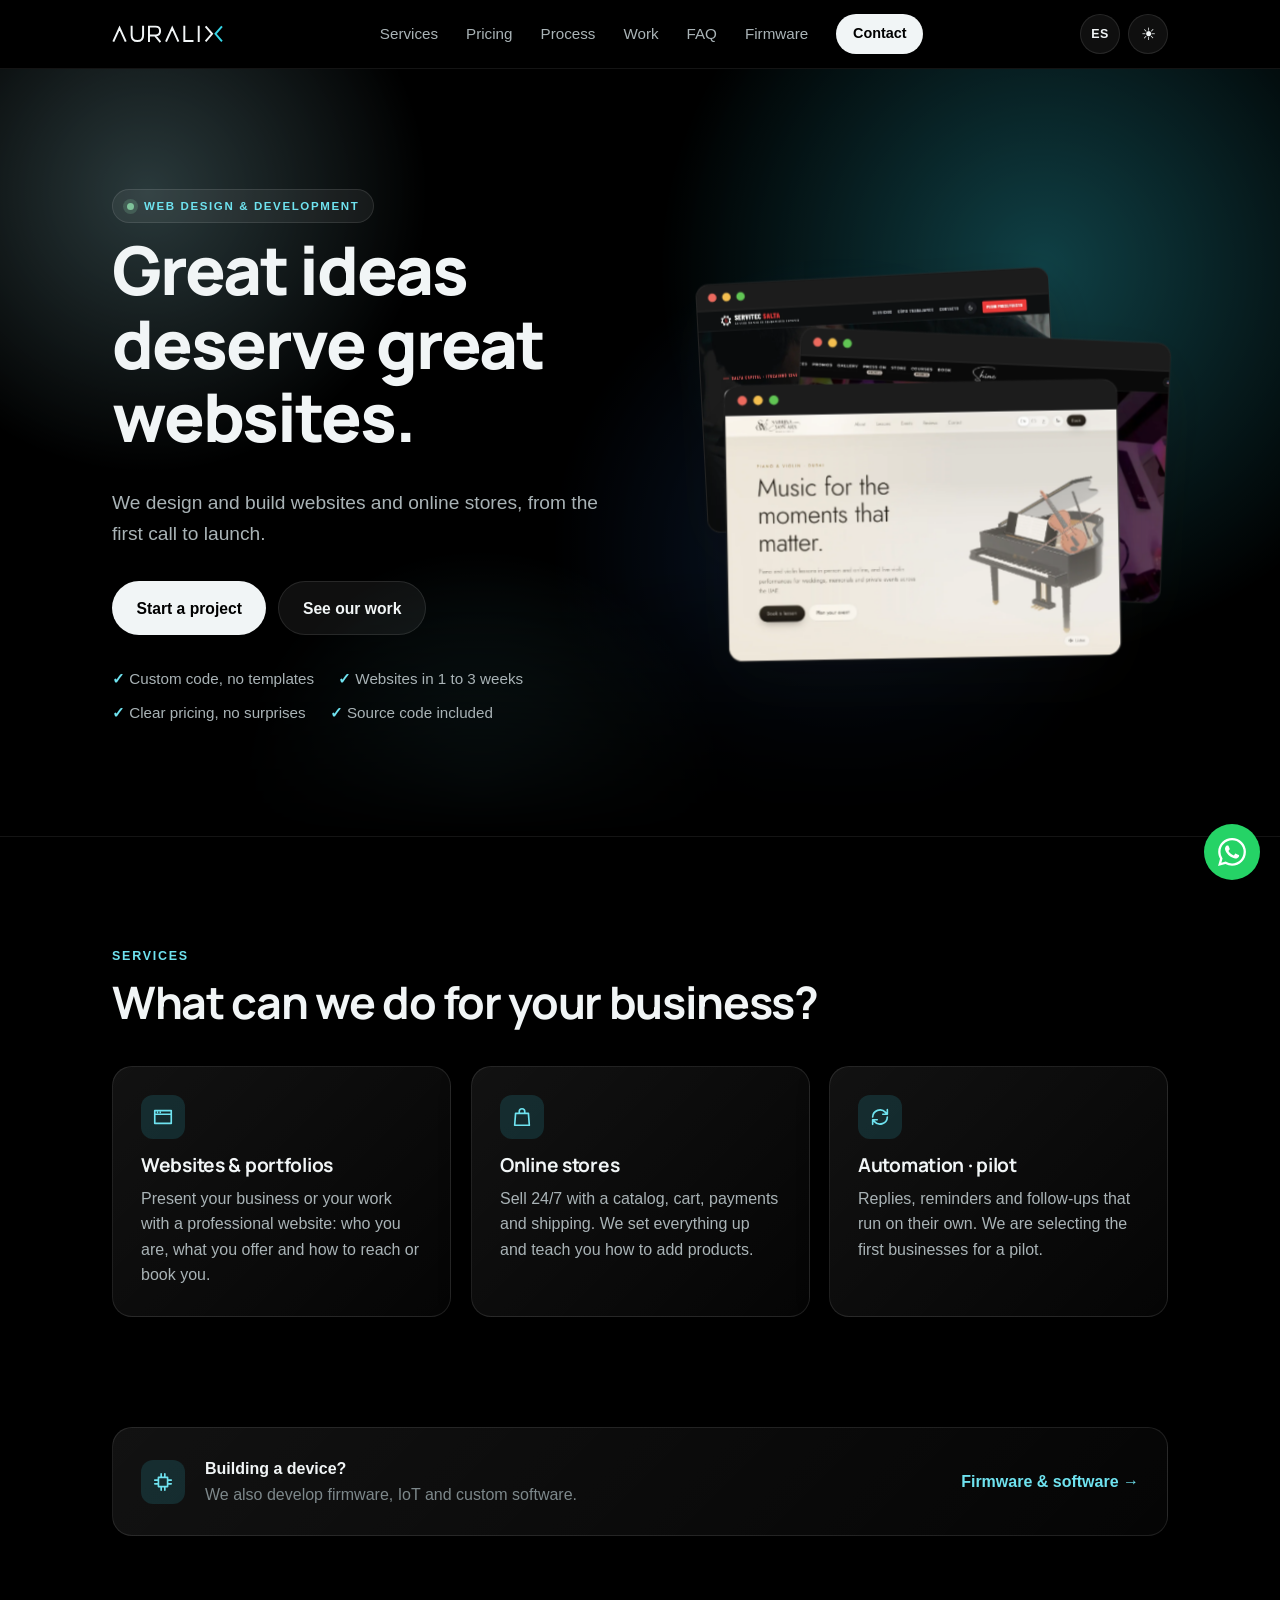
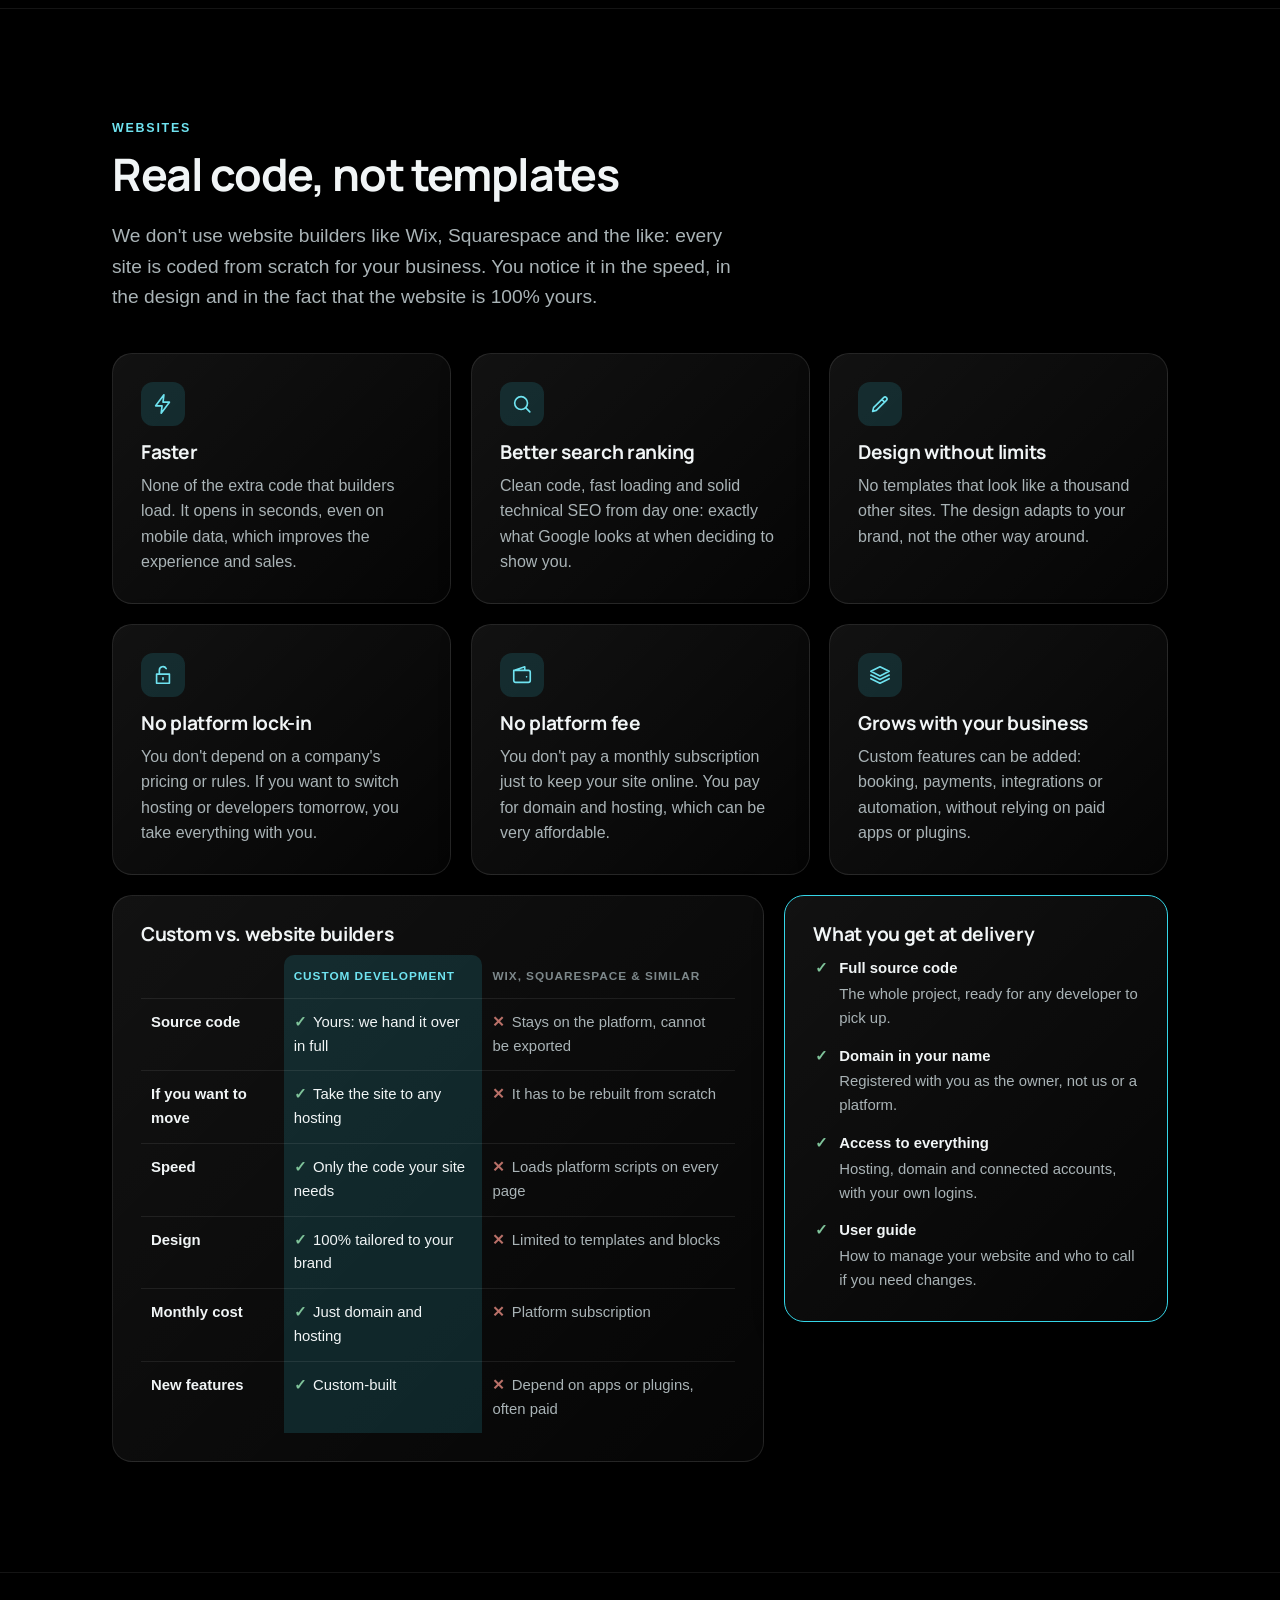
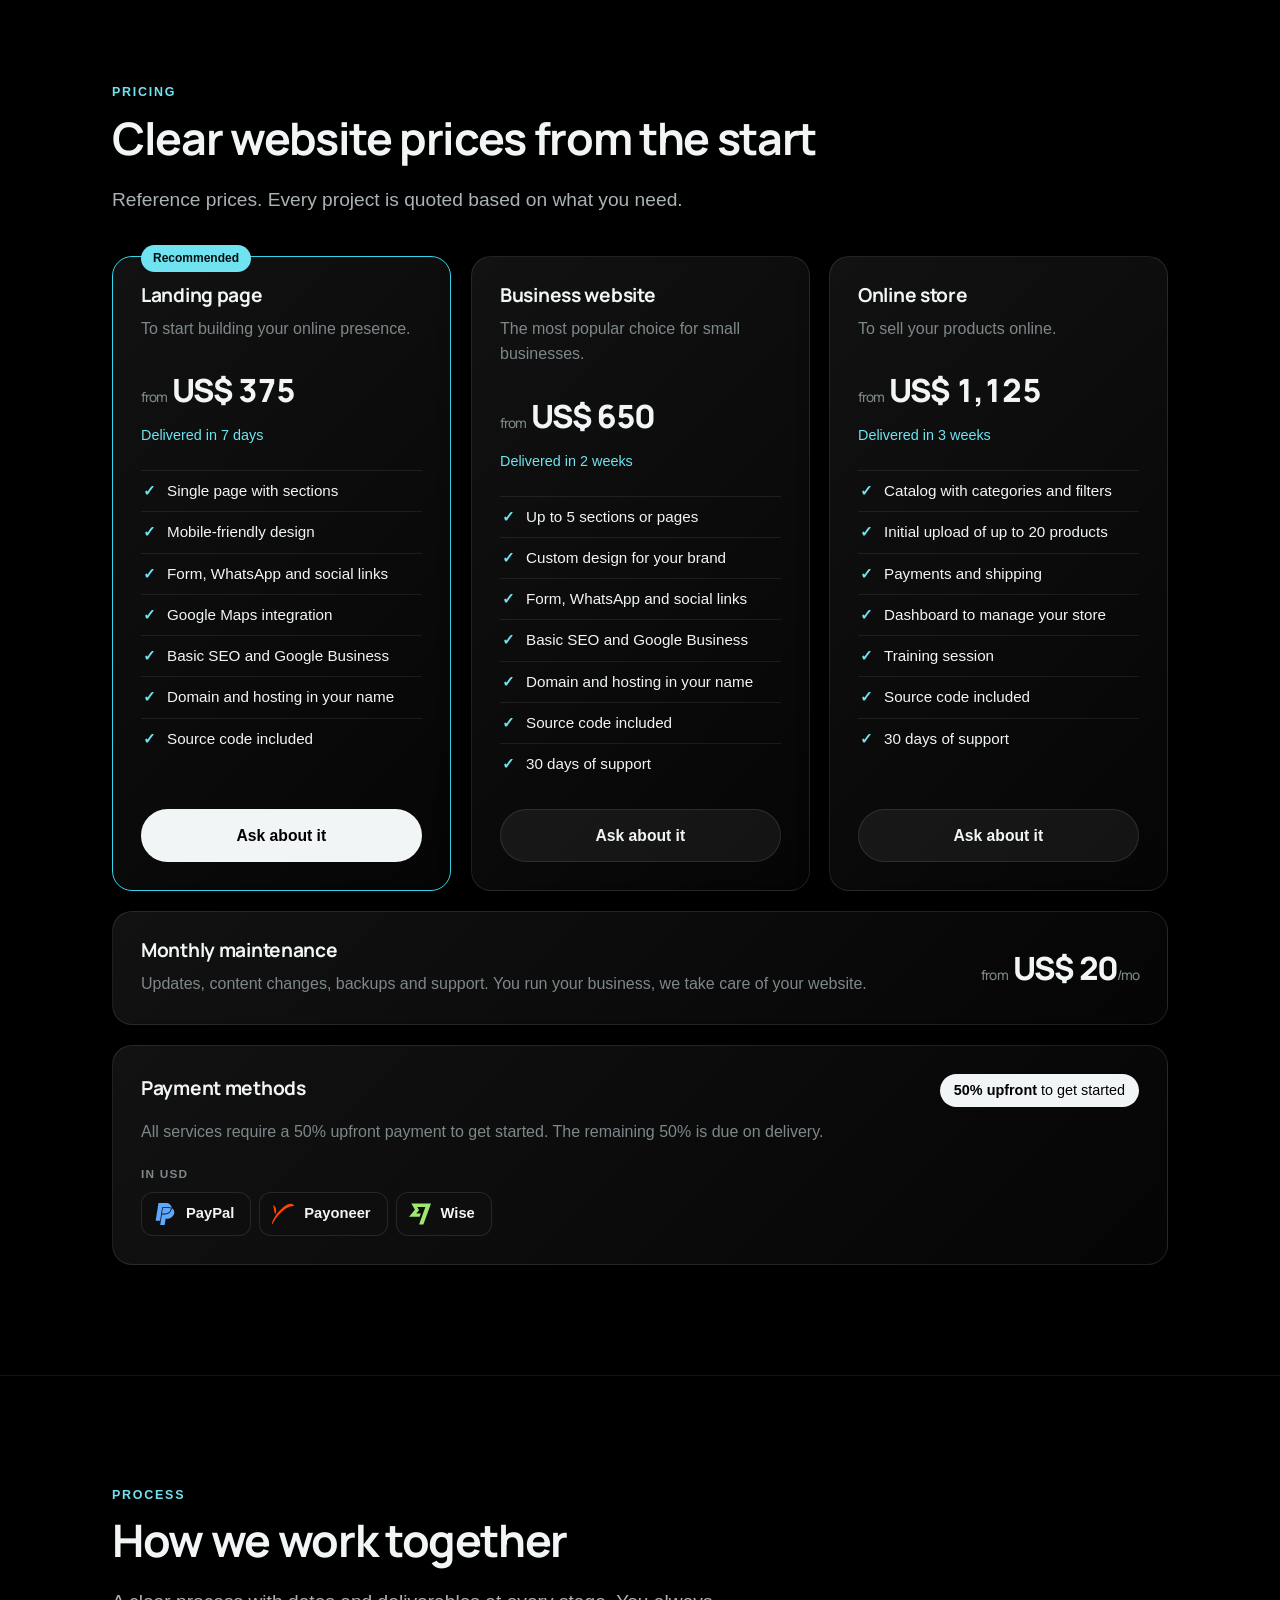
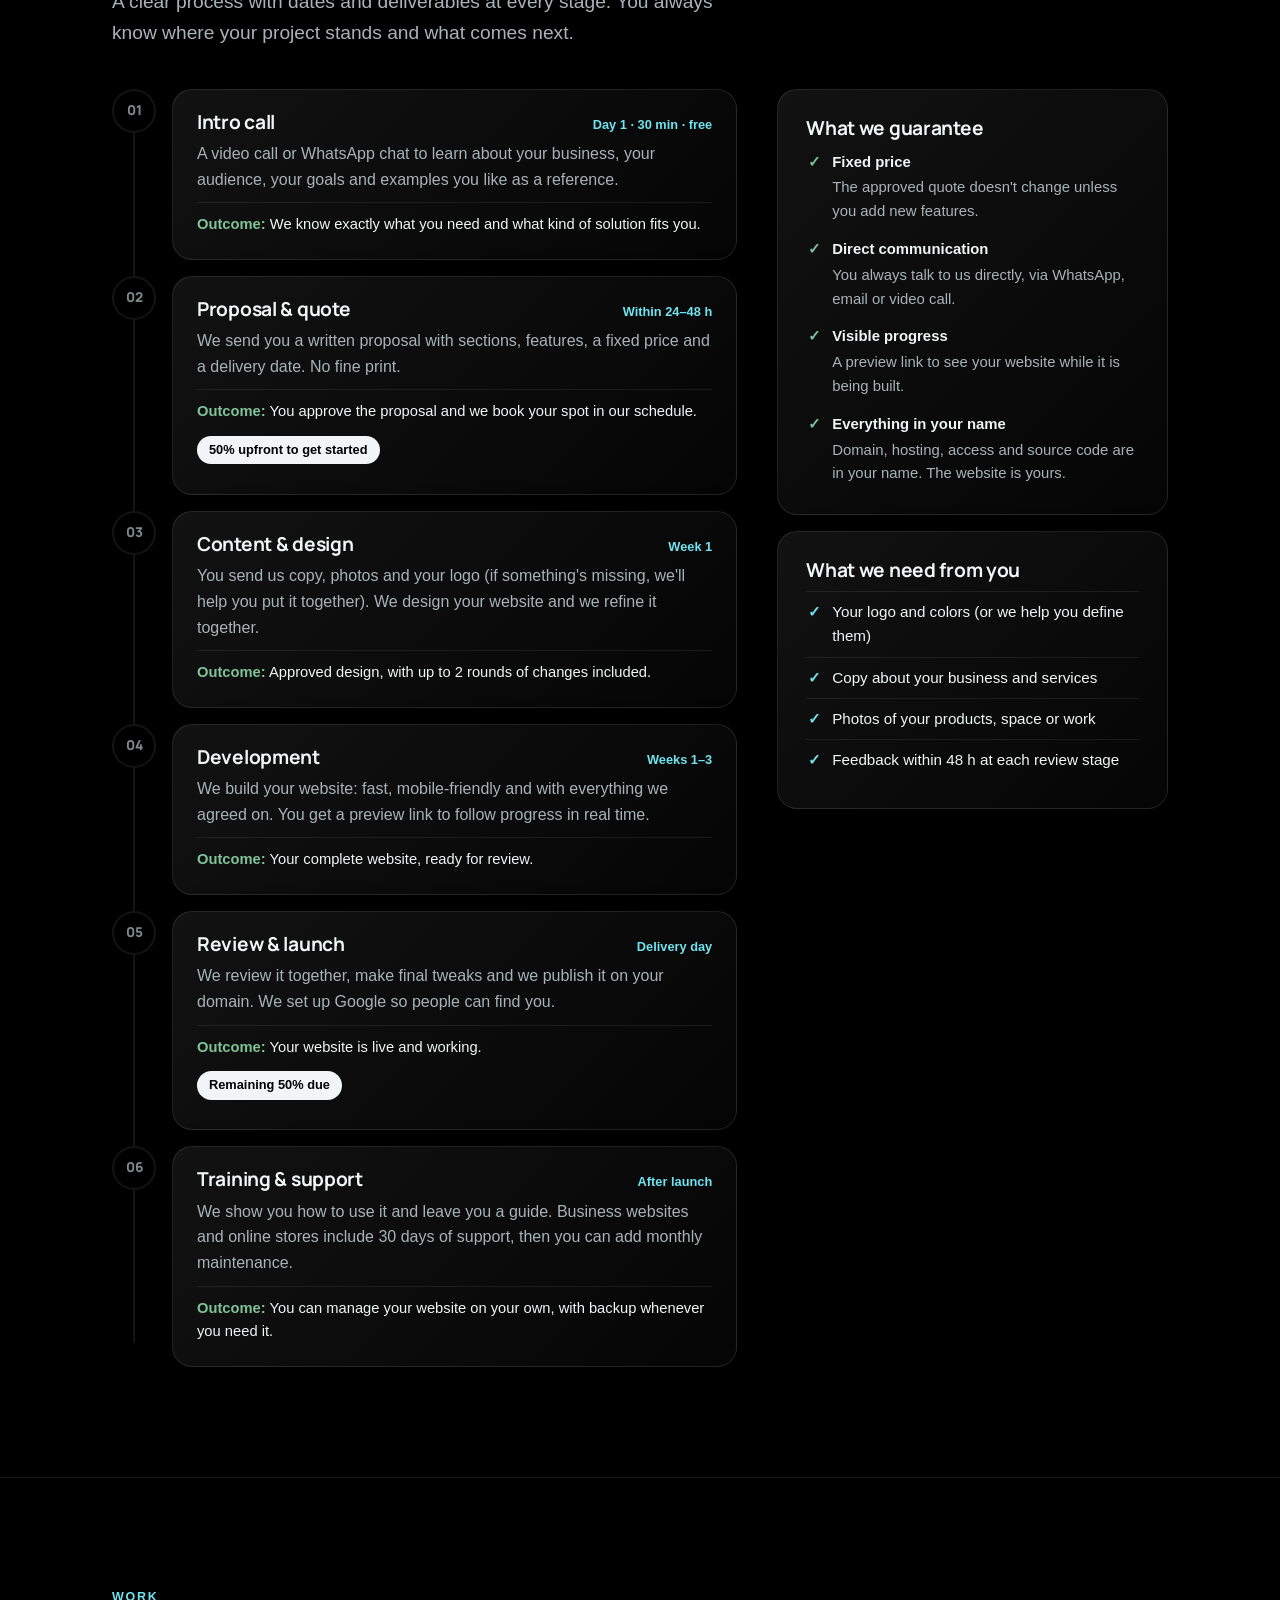
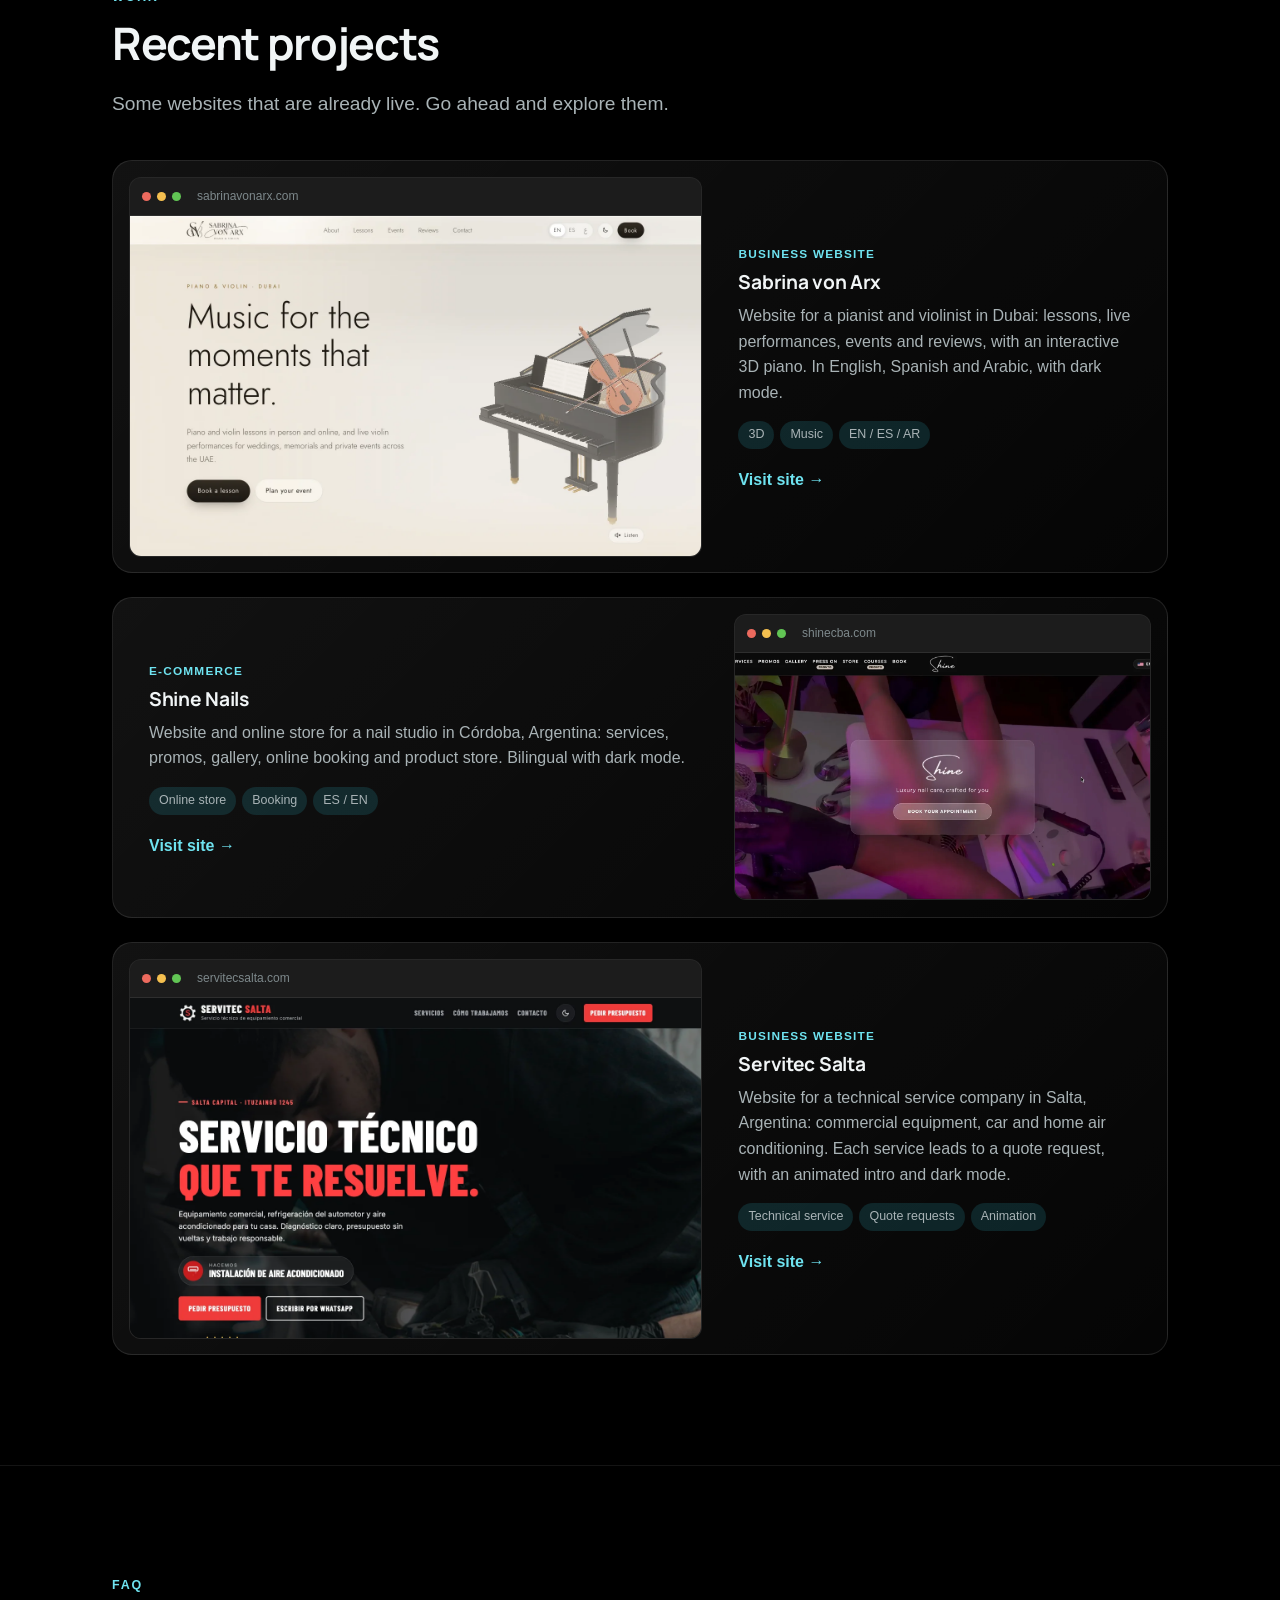
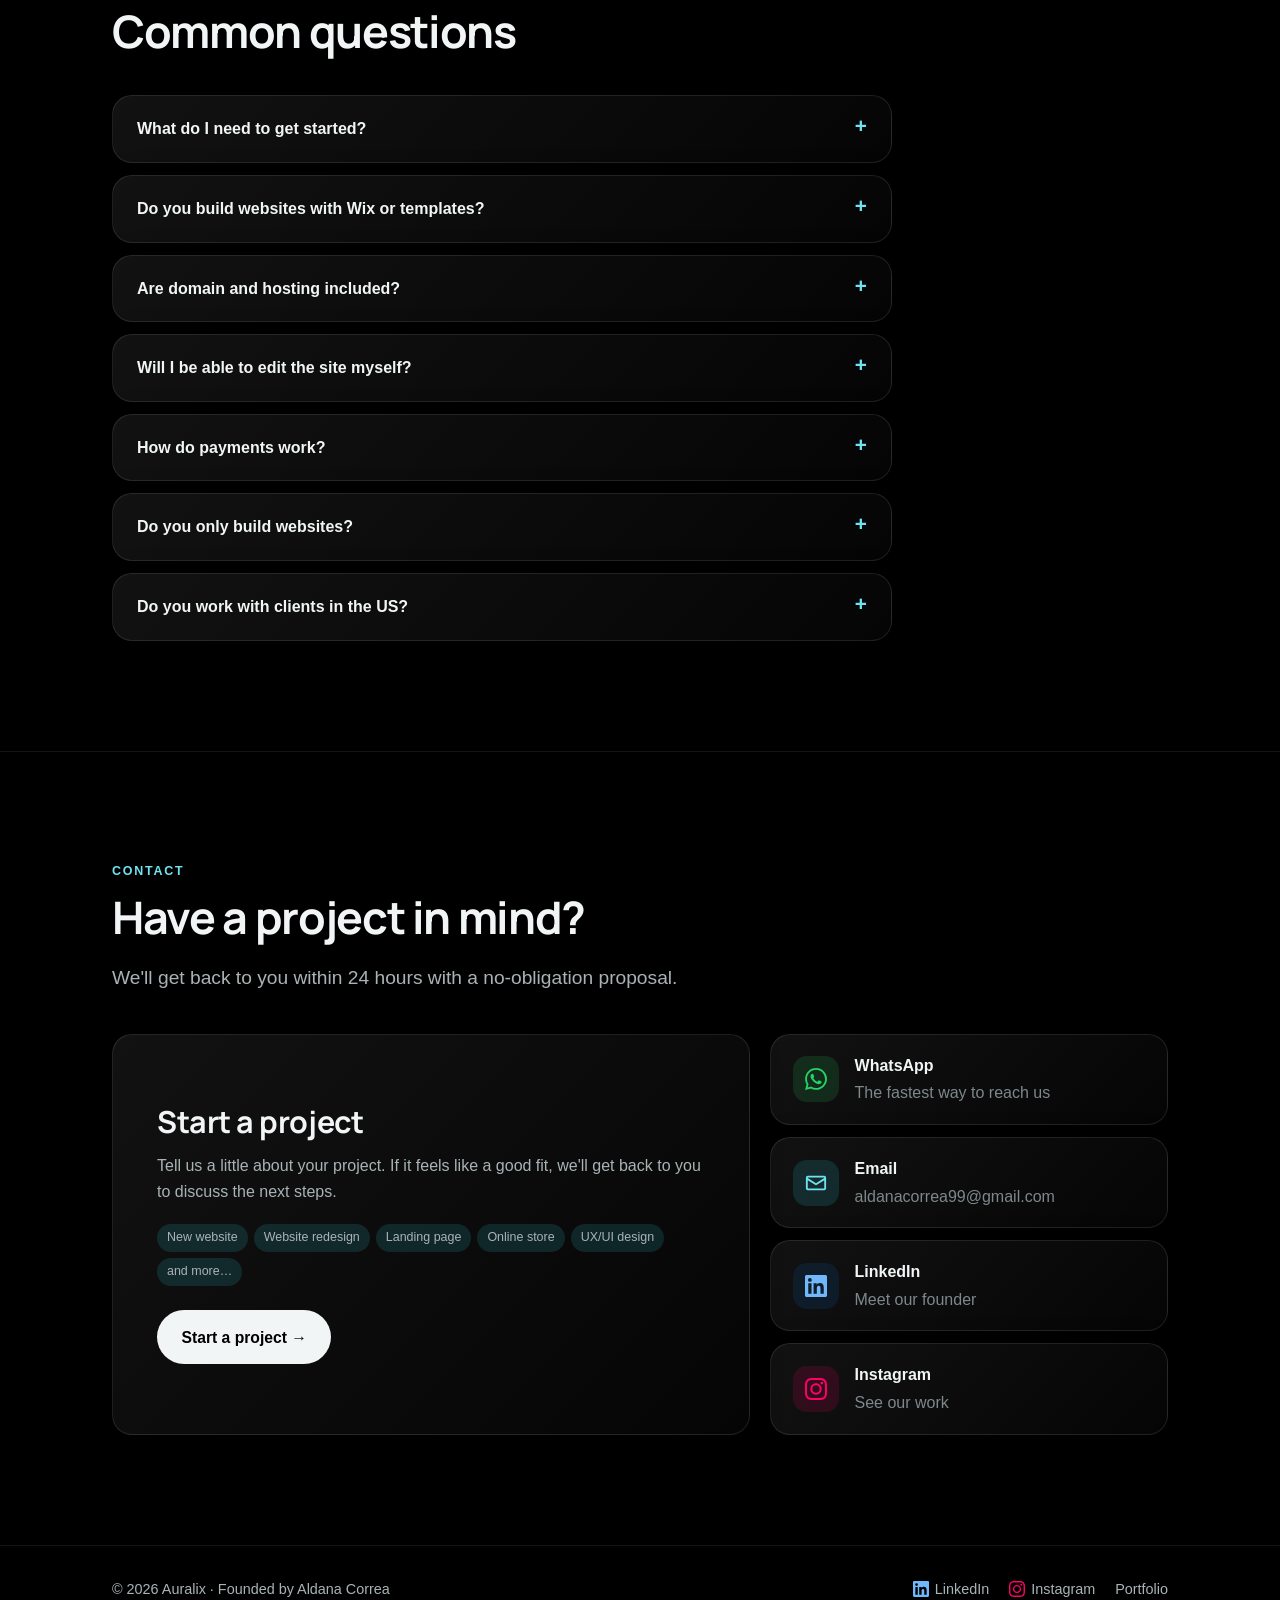
==== commit e4be6e0c: "Actualizar Auralix" ====
--- a/index.html
+++ b/index.html
@@ -20,8 +20,8 @@
     <link rel="preconnect" href="https://fonts.googleapis.com" />
     <link rel="preconnect" href="https://fonts.gstatic.com" crossorigin />
     <link href="https://fonts.googleapis.com/css2?family=Manrope:wght@500;600;700;800&display=swap" rel="stylesheet" />
-    <script type="module" crossorigin src="./assets/main-W2WMN6O4.js"></script>
-    <link rel="modulepreload" crossorigin href="./assets/CursorGlow-DXSAKl9q.js">
+    <script type="module" crossorigin src="./assets/main-DPHCjJGc.js"></script>
+    <link rel="modulepreload" crossorigin href="./assets/CursorGlow-8uZgc_OD.js">
     <link rel="stylesheet" crossorigin href="./assets/CursorGlow-CVzrH007.css">
   </head>
   <body>
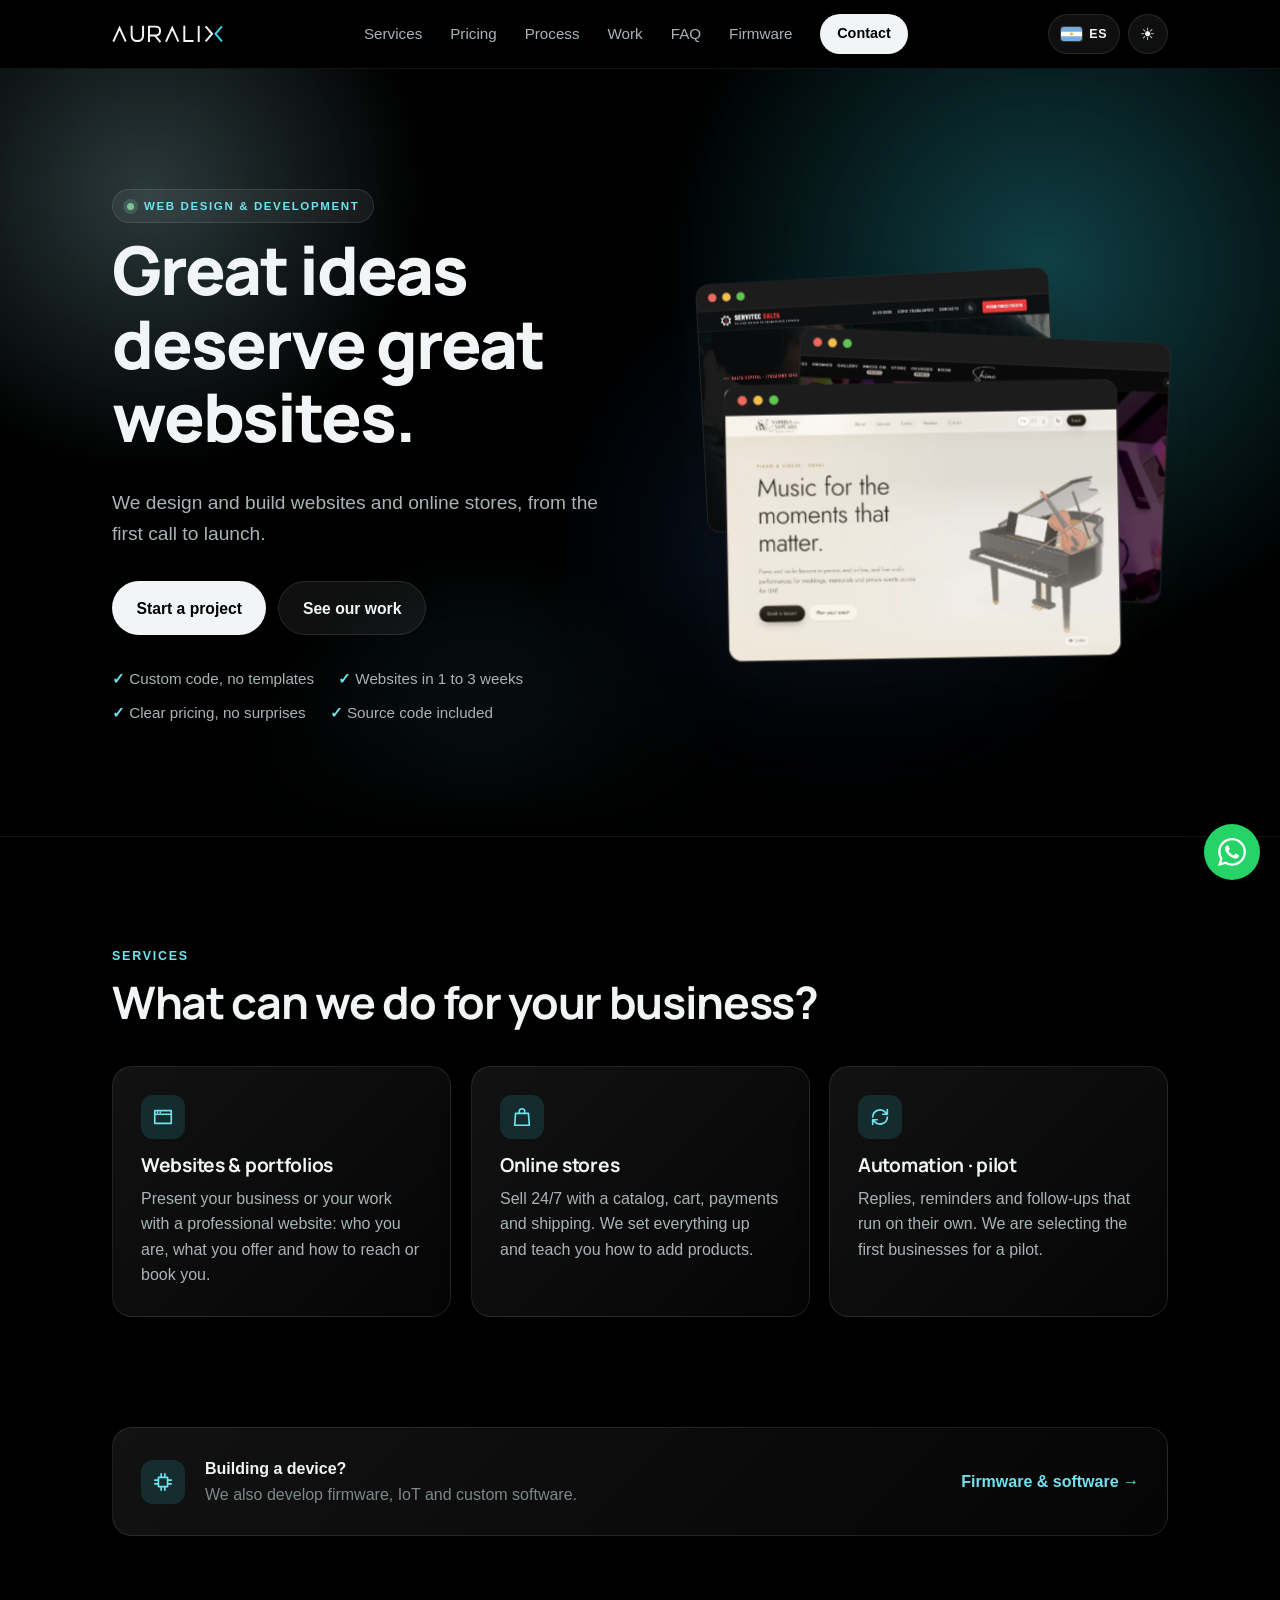
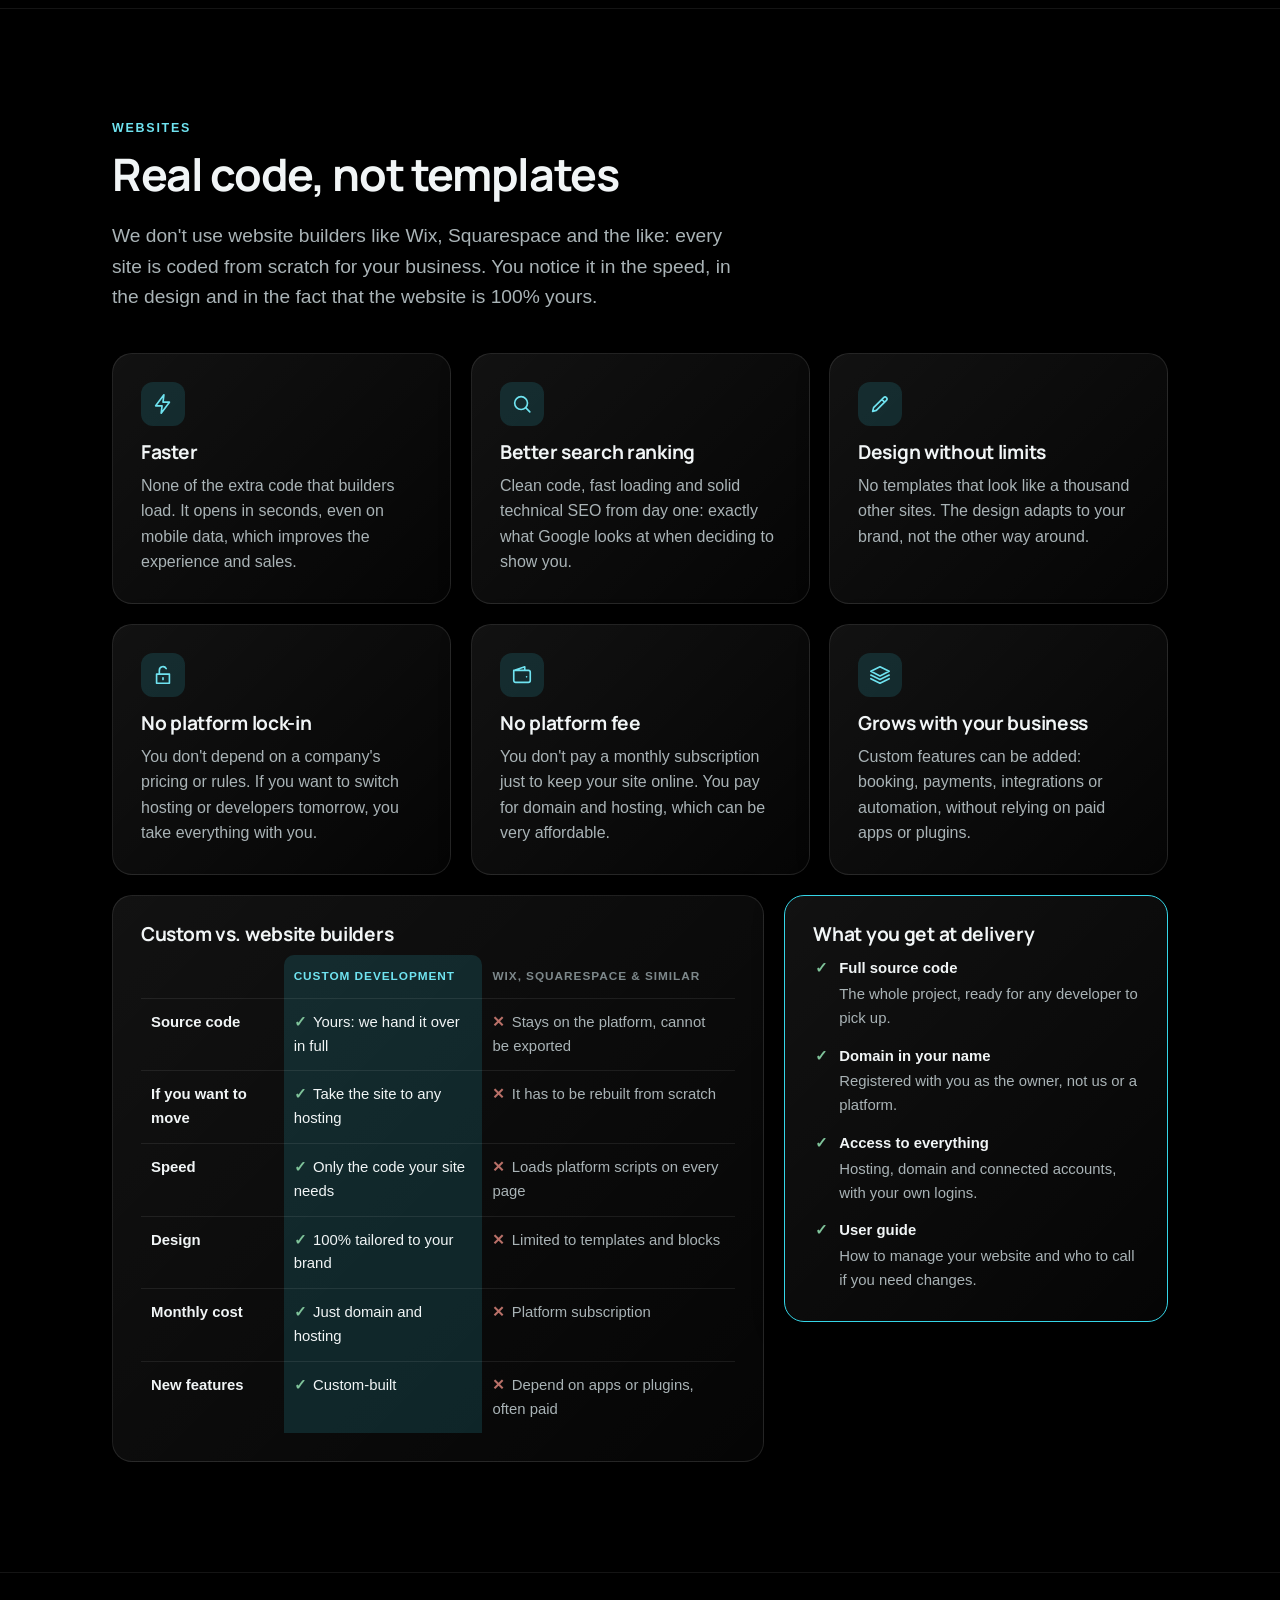
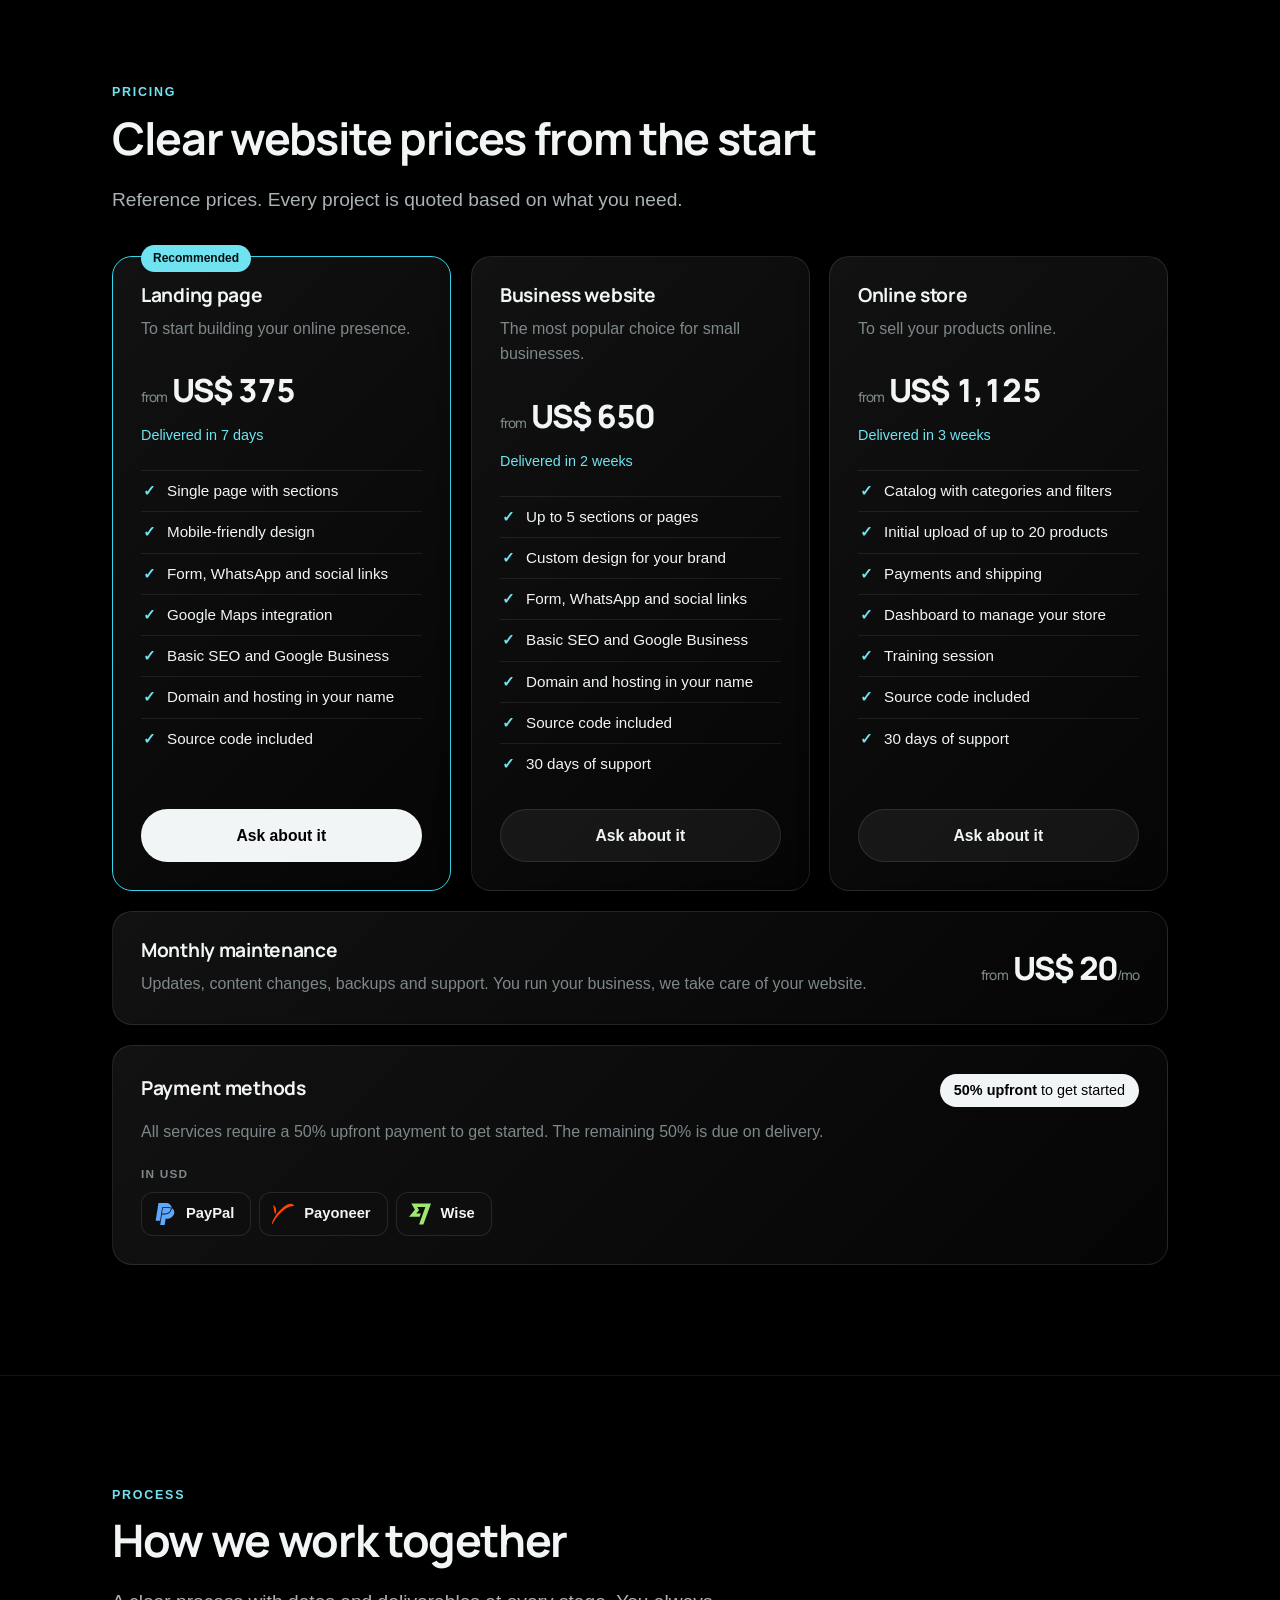
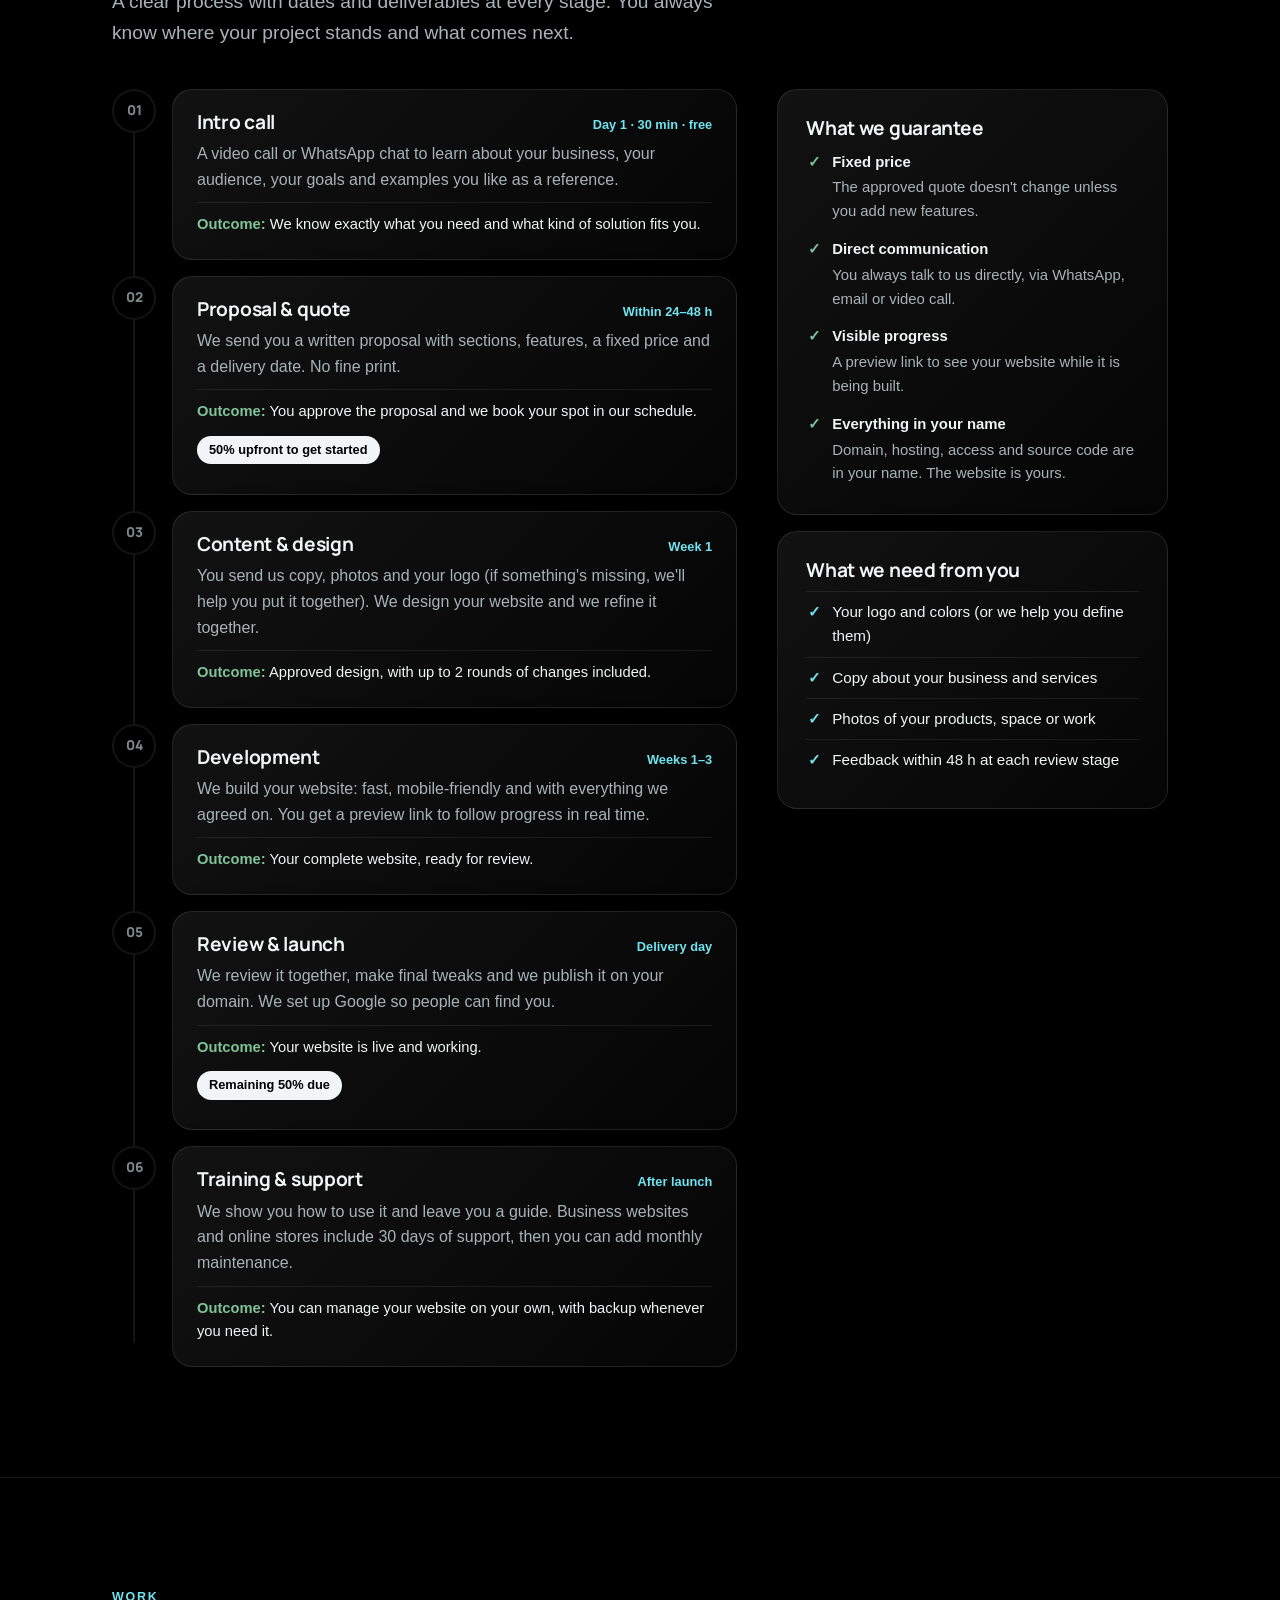
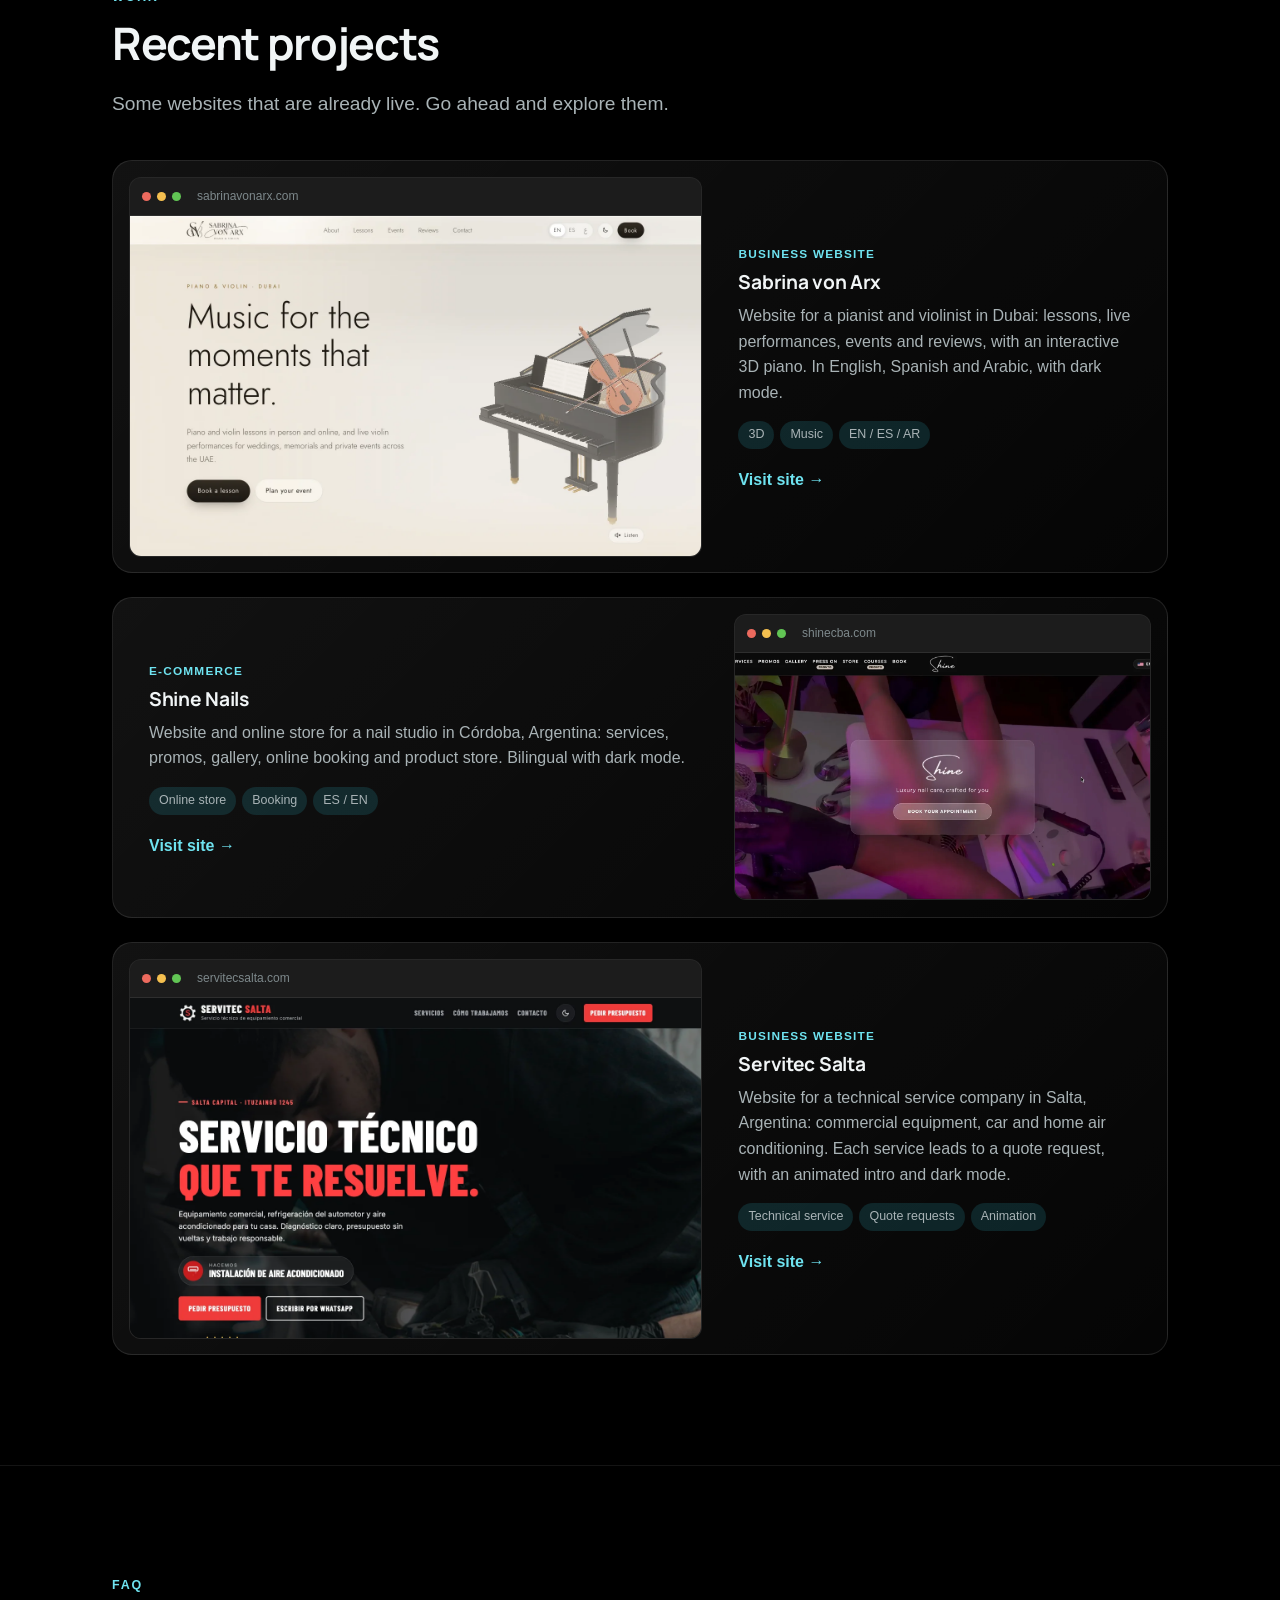
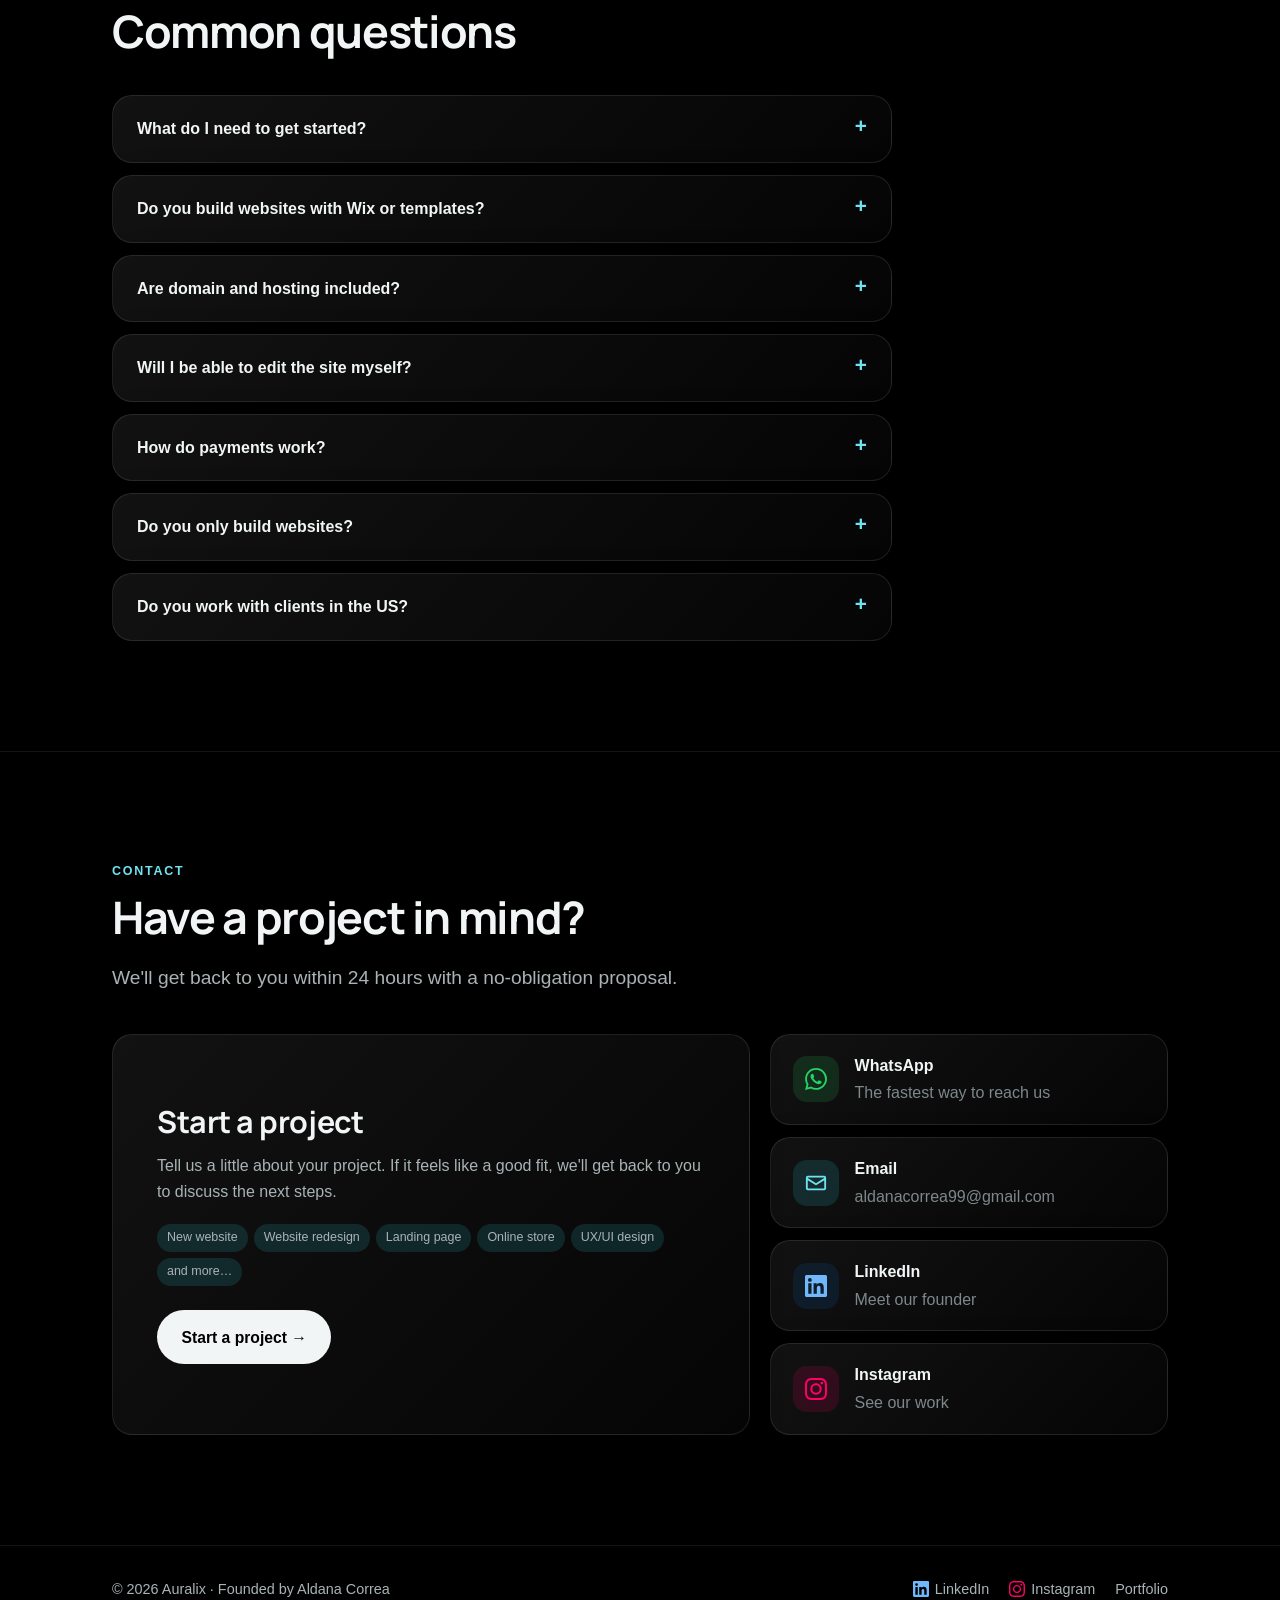
==== commit 9655bbdb: "Actualizar Auralix" ====
--- a/index.html
+++ b/index.html
@@ -20,9 +20,9 @@
     <link rel="preconnect" href="https://fonts.googleapis.com" />
     <link rel="preconnect" href="https://fonts.gstatic.com" crossorigin />
     <link href="https://fonts.googleapis.com/css2?family=Manrope:wght@500;600;700;800&display=swap" rel="stylesheet" />
-    <script type="module" crossorigin src="./assets/main-DPHCjJGc.js"></script>
-    <link rel="modulepreload" crossorigin href="./assets/CursorGlow-8uZgc_OD.js">
-    <link rel="stylesheet" crossorigin href="./assets/CursorGlow-CVzrH007.css">
+    <script type="module" crossorigin src="./assets/main-yvt-STJq.js"></script>
+    <link rel="modulepreload" crossorigin href="./assets/CursorGlow-CVld7KQ7.js">
+    <link rel="stylesheet" crossorigin href="./assets/CursorGlow-DiF4HFXJ.css">
   </head>
   <body>
     <div id="root"></div>
--- a/assets/CursorGlow-DiF4HFXJ.css
+++ b/assets/CursorGlow-DiF4HFXJ.css
@@ -0,0 +1 @@
+:root{--bg:#f6f9fa;--bg-soft:#fff;--text-primary:#0b0f10;--text-secondary:#50595c;--text-tertiary:#6d777a;--accent:#0a8fa3;--accent-strong:#08707f;--accent-soft:#0a8fa31f;--on-accent:#fff;--glass-bg:linear-gradient(135deg, #ffffff8c, #ffffff52);--glass-bg-strong:#fff9;--glass-border:#0a8fa338;--glass-shadow:0 8px 30px #1a161214;--glass-shadow-hover:0 14px 40px #1a16121f;--divider:#1a16121a;--ok:#3f7d5a;--error:#b0463c;--radius:20px;--container:1120px;--lightningcss-light:initial;--lightningcss-dark: ;color-scheme:light}@media (prefers-color-scheme:dark){:root:not([data-theme=light]){--bg:#000;--bg-soft:#0e0e0e;--text-primary:#f1f5f6;--text-secondary:#a9b3b6;--text-tertiary:#7d888b;--accent:#35d6e8;--accent-strong:#6fe3f0;--accent-soft:#35d6e824;--on-accent:#001013;--glass-bg:linear-gradient(135deg, #ffffff12, #ffffff05);--glass-bg-strong:#ffffff0f;--glass-border:#ffffff1a;--glass-shadow:0 8px 30px #00000073;--glass-shadow-hover:0 14px 44px #0000008c;--divider:#ffffff14;--ok:#7fc39a;--error:#e58a80;--lightningcss-light: ;--lightningcss-dark:initial;color-scheme:dark}}:root[data-theme=dark]{--bg:#000;--bg-soft:#0e0e0e;--text-primary:#f1f5f6;--text-secondary:#a9b3b6;--text-tertiary:#7d888b;--accent:#35d6e8;--accent-strong:#6fe3f0;--accent-soft:#35d6e824;--on-accent:#001013;--glass-bg:linear-gradient(135deg, #ffffff12, #ffffff05);--glass-bg-strong:#ffffff0f;--glass-border:#ffffff1a;--glass-shadow:0 8px 30px #00000073;--glass-shadow-hover:0 14px 44px #0000008c;--divider:#ffffff14;--ok:#7fc39a;--error:#e58a80;--lightningcss-light: ;--lightningcss-dark:initial;color-scheme:dark}*,:before,:after{box-sizing:border-box}html{scroll-behavior:smooth;scroll-padding-top:80px}body{background:var(--bg);color:var(--text-primary);-webkit-font-smoothing:antialiased;margin:0;font-family:-apple-system,BlinkMacSystemFont,SF Pro Text,Inter,Segoe UI,Roboto,sans-serif;line-height:1.6;transition:background-color .35s,color .35s}h1,h2,h3,.brand,.price{font-family:Manrope,-apple-system,BlinkMacSystemFont,Segoe UI,sans-serif}h1,h2,h3{letter-spacing:-.03em;margin:0 0 .5em;line-height:1.1}h1{max-width:15ch;font-size:clamp(2.3rem,1.4rem + 3.6vw,4.2rem);font-weight:800}h2{font-size:clamp(1.8rem,1.3rem + 2vw,2.8rem);font-weight:700}h3{letter-spacing:-.015em;font-size:1.2rem;font-weight:700}p{color:var(--text-secondary);margin:0 0 1em}a{color:inherit;text-decoration:none}ul,ol{margin:0;padding:0;list-style:none}.hidden{display:none}.muted{color:var(--text-tertiary)}.container{width:100%;max-width:var(--container);margin:0 auto;padding:0 16px}@media (width>=768px){.container{padding:0 32px}}.eyebrow{text-transform:uppercase;letter-spacing:.14em;color:var(--accent-strong);margin-bottom:.8em;font-size:.78rem;font-weight:600}.lead{max-width:60ch;font-size:clamp(1.05rem,1rem + .3vw,1.2rem)}.btn{cursor:pointer;border:1px solid #0000;border-radius:999px;justify-content:center;align-items:center;padding:.85em 1.5em;font-family:inherit;font-size:.98rem;font-weight:600;transition:transform .2s,background-color .3s,box-shadow .3s;display:inline-flex}.btn:hover{transform:translateY(-2px)}.btn-primary:hover{box-shadow:0 10px 24px color-mix(in srgb, var(--text-primary) 22%, transparent)}.btn-ghost:hover{border-color:var(--accent)}.btn:focus-visible,.icon-btn:focus-visible,a:focus-visible,button:focus-visible{outline:2px solid var(--accent);outline-offset:3px}.btn:disabled{opacity:.6;cursor:wait;transform:none}.btn-primary{background:var(--text-primary);color:var(--bg)}.btn-ghost{background:var(--glass-bg-strong);border-color:var(--glass-border);color:var(--text-primary)}.btn-sm{padding:.5em 1.1em;font-size:.9rem}.btn-block{width:100%}.icon-btn{border:1px solid var(--glass-border);background:var(--glass-bg-strong);width:40px;height:40px;color:var(--text-primary);cursor:pointer;border-radius:50%;font-size:1.05rem}.header{z-index:50;background:color-mix(in srgb, var(--bg) 78%, transparent);-webkit-backdrop-filter:blur(14px);border-bottom:1px solid var(--divider);position:sticky;top:0}.header-inner{justify-content:space-between;align-items:center;gap:16px;height:68px;display:flex}.brand{letter-spacing:-.01em;align-items:center;gap:10px;font-size:1.1rem;font-weight:700;display:inline-flex}.brand svg{flex:none}.logo-accent{stroke:var(--accent)}.nav{align-items:center;gap:28px;font-size:.95rem;display:flex}.nav a:not(.btn){color:var(--text-secondary);transition:color .2s}.nav a:not(.btn):hover{color:var(--text-primary)}.header-actions{gap:8px;display:flex}.menu-btn{display:none}.lang-btn{letter-spacing:.04em;border-radius:999px;justify-content:center;align-items:center;gap:7px;width:auto;padding:0 12px;font-family:inherit;font-size:.78rem;font-weight:700;display:inline-flex}.flag{width:21px;height:14px;box-shadow:0 0 0 1px color-mix(in srgb, var(--text-primary) 18%, transparent);border-radius:3px;flex:none}@media (width<=860px){.menu-btn{display:inline-block}.nav{background:var(--bg);border-bottom:1px solid var(--divider);flex-direction:column;align-items:stretch;gap:4px;padding:12px 16px 20px;display:none;position:absolute;top:68px;left:0;right:0}.nav-open{display:flex}.nav a:not(.btn){padding:10px 4px}.nav .btn{margin-top:8px}}.cursor-glow{z-index:-1;pointer-events:none;aspect-ratio:1;background:radial-gradient(closest-side, #d98fa38c, #d9a9b461 32%, color-mix(in srgb, var(--accent) 20%, transparent) 62%, transparent);opacity:0;will-change:translate;border-radius:50%;width:min(44vw,640px);transition:opacity .8s,transform .8s;position:fixed;top:0;left:0;transform:translate(-50%,-50%)scale(.85)}.cursor-glow[data-active]{opacity:var(--glow-strength,1);transform:translate(-50%,-50%)scale(1)}.hero{padding:clamp(56px,10vw,120px) 0 clamp(56px,9vw,110px);position:relative;overflow:hidden}.hero-aurora{pointer-events:none;--aurora-1:color-mix(in srgb, var(--accent) 55%, transparent);--aurora-2:#3d8bff4d;--aurora-3:#a9e8f073;--aurora-4:color-mix(in srgb, var(--accent-strong) 30%, transparent);position:absolute;inset:0;overflow:hidden;-webkit-mask-image:linear-gradient(#000 65%,#0000);mask-image:linear-gradient(#000 65%,#0000)}.hero-aurora span{will-change:transform;border-radius:50%;animation:24s ease-in-out infinite alternate aurora-a;position:absolute}.hero-aurora span:first-child{aspect-ratio:1;background:radial-gradient(closest-side, var(--aurora-1), transparent);width:60vw;top:-25%;right:-12%}.hero-aurora span:nth-child(2){aspect-ratio:1;background:radial-gradient(closest-side, var(--aurora-2), transparent);width:46vw;animation-name:aurora-b;animation-duration:28s;top:25%;right:12%}.hero-aurora span:nth-child(3){aspect-ratio:1;background:radial-gradient(closest-side, var(--aurora-3), transparent);width:44vw;animation-name:aurora-c;animation-duration:32s;top:-20%;left:-10%}.hero-aurora span:nth-child(4){aspect-ratio:1;background:radial-gradient(closest-side, var(--aurora-4), transparent);width:38vw;animation-name:aurora-b;animation-duration:26s;animation-direction:alternate-reverse;bottom:-25%;left:18%}@keyframes aurora-a{0%{transform:translate(0)scale(1)}50%{transform:translate(-12%,10%)scale(1.12)}to{transform:translate(6%,18%)scale(.95)}}@keyframes aurora-b{0%{transform:translate(0)scale(1)}50%{transform:translate(14%,-12%)scale(.9)}to{transform:translate(-10%,8%)scale(1.15)}}@keyframes aurora-c{0%{transform:translate(0)scale(1.05)}50%{transform:translate(18%,14%)scale(.92)}to{transform:translate(8%,-6%)scale(1.1)}}.hero-aurora span{transition:translate .2s linear}.hero-aurora span:first-child{translate:calc(var(--mx,0) * -40px) calc(var(--my,0) * -30px)}.hero-aurora span:nth-child(2){translate:calc(var(--mx,0) * 55px) calc(var(--my,0) * 40px)}.hero-aurora span:nth-child(3){translate:calc(var(--mx,0) * -30px) calc(var(--my,0) * 25px)}.hero-aurora span:nth-child(4){translate:calc(var(--mx,0) * 35px) calc(var(--my,0) * -35px)}:root[data-theme=dark] .hero-aurora span{opacity:.55}:root[data-theme=dark] .cursor-glow{mix-blend-mode:screen;--glow-strength:.8}@media (prefers-color-scheme:dark){:root:not([data-theme=light]) .cursor-glow{mix-blend-mode:screen;--glow-strength:.8}:root:not([data-theme=light]) .hero-aurora span{opacity:.55}}.hero-inner{z-index:1;align-items:center;gap:clamp(40px,6vw,72px);display:grid;position:relative}@media (width>=960px){.hero-inner{grid-template-columns:1.05fr 1fr}}.pill{background:var(--glass-bg-strong);border:1px solid var(--glass-border);border-radius:999px;align-items:center;gap:10px;padding:7px 14px;font-size:.72rem;display:inline-flex}.dot{background:var(--ok);width:7px;height:7px;box-shadow:0 0 0 4px color-mix(in srgb, var(--ok) 22%, transparent);border-radius:50%}.cta-row{flex-wrap:wrap;gap:12px;margin:32px 0;display:flex}.highlights{color:var(--text-secondary);flex-wrap:wrap;gap:10px 24px;font-size:.95rem;display:flex}.highlights span{color:var(--accent-strong);font-weight:700}.hero-stack{aspect-ratio:5/4;transform-style:preserve-3d;transform:perspective(1200px) rotateX(var(--rx,0deg)) rotateY(var(--ry,0deg));transition:transform .6s cubic-bezier(.2,.7,.2,1);display:block;position:relative}.hero-stack[data-tilting]{transition:transform .12s linear}.hero-shot{background:var(--bg-soft);border:1px solid var(--glass-border);border-radius:14px;width:78%;margin:0;transition:transform .5s cubic-bezier(.2,.7,.2,1);animation:7s ease-in-out infinite float;position:absolute;overflow:hidden;box-shadow:0 24px 60px #14100c38}@keyframes float{50%{translate:0 -10px}}.hero-shot img{aspect-ratio:16/10;object-fit:cover;object-position:top;width:100%;display:block}.hero-shot-1{z-index:1;top:0;left:0;transform:translateZ(-70px)rotate(-3deg)}.hero-shot-2{z-index:2;animation-delay:-2.3s;top:18%;right:0;transform:translateZ(-10px)rotate(2.5deg)}.hero-shot-3{z-index:3;animation-delay:-4.6s;bottom:0;left:10%;transform:translateZ(60px)rotate(-1deg)}.hero-stack:hover .hero-shot-1{transform:translateZ(-110px)rotate(-5deg)translate(-14px,-10px)}.hero-stack:hover .hero-shot-2{transform:translateZ(0)rotate(4deg)translate(14px,-4px)}.hero-stack:hover .hero-shot-3{transform:translateZ(100px)rotate(0)translateY(8px)}.section{border-top:1px solid var(--divider);padding:clamp(56px,9vw,110px) 0}.section-head{margin-bottom:40px}.grid{gap:20px;display:grid}.grid-3{grid-template-columns:repeat(auto-fit,minmax(min(100%,280px),1fr))}.grid-4{grid-template-columns:repeat(auto-fit,minmax(min(100%,220px),1fr))}.card{background:var(--glass-bg);border:1px solid var(--glass-border);border-radius:var(--radius);box-shadow:var(--glass-shadow);-webkit-backdrop-filter:blur(14px);padding:28px;transition:box-shadow .3s,transform .3s,background .35s}.card p:last-child{margin-bottom:0}.service:hover,.package:hover{--lift:-4px;box-shadow:var(--glass-shadow-hover)}.card-icon{background:var(--accent-soft);width:44px;height:44px;color:var(--accent-strong);border-radius:12px;place-items:center;margin-bottom:16px;font-size:1.3rem;display:inline-grid}.custom-bottom{align-items:start;gap:20px;margin-top:20px;display:grid}@media (width>=960px){.custom-bottom{grid-template-columns:1.7fr 1fr}}.compare table{border-collapse:collapse;width:100%;margin-top:8px;font-size:.93rem}.compare th,.compare td{text-align:left;vertical-align:top;border-top:1px solid var(--divider);padding:12px 10px}.compare thead th{letter-spacing:.08em;text-transform:uppercase;color:var(--text-tertiary);border-top:0;font-size:.74rem;font-weight:700}.compare thead td{border-top:0}.compare tbody th{color:var(--text-primary);width:24%;font-weight:600}.compare td{color:var(--text-secondary)}.compare td.col-custom{color:var(--text-primary);background:var(--accent-soft)}.compare thead th.col-custom{color:var(--accent-strong);background:var(--accent-soft);border-radius:10px 10px 0 0}.compare .yes,.compare .no{width:1.3em;font-weight:700;display:inline-block}.compare .yes{color:var(--ok)}.compare .no{color:var(--error);opacity:.8}@media (width<=719px){.compare thead{display:none}.compare tr{border-top:1px solid var(--divider);padding:12px 0;display:block}.compare th,.compare td{border:0;width:auto;padding:4px 0;display:block}.compare tbody th{width:auto;margin-bottom:4px}.compare td.col-custom{background:0 0}.compare td:before{content:attr(data-label);letter-spacing:.06em;text-transform:uppercase;color:var(--text-tertiary);font-size:.72rem;font-weight:700;display:block}}.delivery-card{border-color:var(--accent)}.package{flex-direction:column;display:flex;position:relative}.package-featured{border-color:var(--accent);box-shadow:var(--glass-shadow-hover)}.badge{background:var(--accent-strong);color:var(--on-accent);border-radius:999px;padding:4px 12px;font-size:.75rem;font-weight:600;position:absolute;top:-12px;left:28px}.price{color:var(--text-primary);letter-spacing:-.03em;font-variant-numeric:tabular-nums;margin:8px 0 0;font-size:2rem;font-weight:800}.price-block{margin-bottom:8px}.price-was{color:var(--text-tertiary);font-variant-numeric:tabular-nums;align-items:center;gap:8px;margin:8px 0 -4px;font-size:.95rem;display:flex}.price-was s{text-decoration-thickness:1.5px}.off{background:color-mix(in srgb, var(--ok) 16%, transparent);color:var(--ok);border-radius:999px;padding:2px 8px;font-size:.75rem;font-weight:700}.promo-banner{background:color-mix(in srgb, var(--ok) 10%, var(--glass-bg-strong));border:1px solid color-mix(in srgb, var(--ok) 30%, transparent);color:var(--text-primary);border-radius:14px;flex-wrap:wrap;align-items:center;gap:6px 12px;margin:0 0 20px;padding:12px 18px;font-size:.95rem;display:flex}.promo-banner strong{color:var(--ok);text-transform:uppercase;letter-spacing:.08em;font-size:.78rem}.price-block .price-alt{color:var(--text-tertiary);font-variant-numeric:tabular-nums;margin:2px 0 0;font-size:.9rem}.maintenance .price-block{margin:0}@media (width>=640px){.maintenance .price-block{text-align:right}}.price-note{color:var(--text-tertiary);margin:20px 0 0;font-size:.85rem}.currency-toggle{background:var(--glass-bg-strong);border:1px solid var(--glass-border);border-radius:999px;gap:4px;margin-bottom:32px;padding:4px;display:inline-flex}.currency-toggle button{font:inherit;cursor:pointer;color:var(--text-secondary);background:0 0;border:0;border-radius:999px;padding:6px 18px;font-size:.88rem;font-weight:600;transition:background-color .25s,color .25s}.currency-toggle button[aria-pressed=true]{background:var(--text-primary);color:var(--bg)}.price small{color:var(--text-tertiary);font-size:.85rem;font-weight:500}.delivery{color:var(--accent-strong);font-size:.9rem;font-weight:500}.features{flex:1;margin:8px 0 24px}.features li{border-top:1px solid var(--divider);padding:8px 0 8px 26px;font-size:.95rem;position:relative}.features li:before{content:"✓";color:var(--accent-strong);font-weight:700;position:absolute;left:2px}.maintenance{align-items:center;gap:12px 32px;margin-top:20px;display:grid}@media (width>=640px){.maintenance{grid-template-columns:1fr auto}}.maintenance p.muted,.maintenance .price{margin:0}.process{align-items:start;gap:28px;display:grid}@media (width>=960px){.process{grid-template-columns:1.6fr 1fr;gap:40px}}.timeline{gap:16px;display:grid;position:relative}.timeline:before,.timeline:after{content:"";z-index:0;border-radius:2px;width:2px;position:absolute;top:24px;bottom:24px;left:21px}.timeline:before{background:var(--divider)}.timeline:after{background:linear-gradient(var(--accent), var(--accent-strong));transform-origin:top;transform:scaleY(var(--progress,0));box-shadow:0 0 12px color-mix(in srgb, var(--accent) 60%, transparent)}.timeline-step{z-index:1;grid-template-columns:44px 1fr;align-items:start;gap:16px;display:grid;position:relative}.timeline-num{z-index:1;background:var(--bg);border:2px solid var(--divider);width:44px;height:44px;color:var(--text-tertiary);border-radius:50%;place-items:center;font-family:Manrope,sans-serif;font-size:.85rem;font-weight:800;transition:background-color .4s,border-color .4s,color .4s,transform .4s cubic-bezier(.3,1.6,.5,1);display:grid;position:relative}.is-active .timeline-num{background:var(--accent-strong);border-color:var(--accent-strong);color:var(--on-accent);transform:scale(1.08)}.is-active .timeline-num:after{content:"";border:2px solid var(--accent);border-radius:50%;animation:1.2s ease-out forwards step-pulse;position:absolute;inset:-2px}@keyframes step-pulse{0%{opacity:.9;transform:scale(1)}to{opacity:0;transform:scale(1.9)}}.timeline-card{transition:border-color .4s,box-shadow .4s,transform .3s}.is-active .timeline-card{border-color:color-mix(in srgb, var(--accent) 55%, transparent)}.timeline-step:hover .timeline-card{box-shadow:var(--glass-shadow-hover);transform:translate(4px)}.timeline-card{padding:22px 24px}.timeline-head{flex-wrap:wrap;justify-content:space-between;align-items:baseline;gap:4px 12px;margin-bottom:6px;display:flex}.timeline-head h3{margin:0}.when{color:var(--accent-strong);white-space:nowrap;font-size:.8rem;font-weight:600}.timeline-card>p{margin-bottom:10px}.result{color:var(--text-primary);border-top:1px solid var(--divider);padding-top:10px;font-size:.92rem}.result strong{color:var(--ok)}.payment-step{background:var(--text-primary);color:var(--bg);border-radius:999px;padding:4px 12px;font-size:.8rem;font-weight:600;display:inline-block;position:relative;overflow:hidden;margin:2px 0 0!important}.payment-step:after{content:"";background:linear-gradient(100deg,#0000 30%,#ffffff73 50%,#0000 70%);position:absolute;inset:0;transform:translate(-120%)}.is-active .payment-step:after{animation:1.1s .3s shine}@keyframes shine{to{transform:translate(120%)}}.timeline-step.reveal{translate:28px}.timeline-step.reveal[data-visible]{translate:0}.stagger>li{opacity:0;transition:opacity .5s,translate .5s;translate:0 10px}[data-visible] .stagger>li{opacity:1;translate:0}[data-visible] .stagger>li:nth-child(2){transition-delay:.1s}[data-visible] .stagger>li:nth-child(3){transition-delay:.2s}[data-visible] .stagger>li:nth-child(4){transition-delay:.3s}.process-side{gap:16px;display:grid}@media (width>=960px){.process-side{position:sticky;top:92px}}.promises{gap:14px;margin-top:12px;display:grid}.promises li{color:var(--text-secondary);gap:2px;padding-left:26px;font-size:.93rem;display:grid;position:relative}.promises li:before{content:"✓";color:var(--ok);font-weight:700;position:absolute;top:0;left:2px}.promises strong{color:var(--text-primary)}.need-list{margin-bottom:0}.projects{gap:24px;display:grid}.project{padding:0;display:grid;overflow:hidden}@media (width>=860px){.project{grid-template-columns:1.35fr 1fr;align-items:center}.project:nth-child(2n) .browser{order:2}}.project:hover{box-shadow:var(--glass-shadow-hover)}.browser{border:1px solid var(--glass-border);background:var(--bg-soft);border-radius:12px;margin:16px;display:block;overflow:hidden}.browser img{aspect-ratio:16/9.5;object-fit:cover;object-position:top;width:100%;transition:transform .6s cubic-bezier(.2,.7,.2,1);display:block}a.browser:hover img{transform:scale(1.03)}.browser-bar{background:var(--glass-bg-strong);border-bottom:1px solid var(--divider);align-items:center;gap:6px;padding:9px 12px;display:flex}.browser-bar span{background:var(--divider);border-radius:50%;width:9px;height:9px}.browser-bar span:first-child{background:#ec6a5e}.browser-bar span:nth-child(2){background:#f4bf4f}.browser-bar span:nth-child(3){background:#61c554}.browser-bar em{color:var(--text-tertiary);white-space:nowrap;text-overflow:ellipsis;margin-left:10px;font-size:.75rem;font-style:normal;overflow:hidden}.project-body{padding:8px 28px 28px}@media (width>=860px){.project-body{padding:28px 36px 28px 20px}.project:nth-child(2n) .project-body{padding:28px 20px 28px 36px}}.chips{flex-wrap:wrap;gap:6px;margin:0 0 18px;display:flex}.chips li{background:var(--accent-soft);color:var(--text-secondary);border-radius:999px;padding:4px 10px;font-size:.78rem}.tag{letter-spacing:.1em;text-transform:uppercase;color:var(--accent-strong);margin-bottom:8px;font-size:.74rem;font-weight:700;display:inline-block}.link{color:var(--accent-strong);font-weight:600}blockquote{color:var(--text-primary);margin:0 0 16px;font-size:1.05rem}.faq{gap:12px;max-width:780px;display:grid}.faq-item{padding:20px 24px}.faq-item summary{cursor:pointer;justify-content:space-between;gap:16px;font-weight:600;list-style:none;display:flex}.faq-item summary::-webkit-details-marker{display:none}.faq-item summary:after{content:"+";color:var(--accent-strong);font-size:1.3rem;line-height:1;transition:transform .2s}.faq-item[open] summary:after{transform:rotate(45deg)}.faq-item p{margin:12px 0 0}.contact-grid{grid-template-columns:1fr;gap:20px;display:grid}@media (width>=860px){.contact-grid{grid-template-columns:1.6fr 1fr}}.form{gap:16px;display:grid}.form label{gap:6px;font-size:.9rem;font-weight:500;display:grid}.form input,.form select,.form textarea{font:inherit;border:1px solid var(--glass-border);background:var(--bg-soft);color:var(--text-primary);border-radius:12px;width:100%;padding:12px 14px}.form input:focus,.form select:focus,.form textarea:focus{outline:2px solid var(--accent);outline-offset:1px}.form-msg{margin:0;font-size:.92rem;font-weight:500}.form-msg.ok{color:var(--ok)}.form-msg.error{color:var(--error)}.contact-side{align-content:start;gap:12px;display:grid}.contact-link{align-items:center;gap:16px;padding:18px 22px;display:flex}.contact-link>span:last-child{gap:2px;min-width:0;display:grid}.contact-link .muted{overflow-wrap:anywhere}.contact-icon{background:color-mix(in srgb, var(--icon-bg,var(--accent)) 14%, transparent);border-radius:14px;flex:none;place-items:center;width:46px;height:46px;display:grid}.contact-icon-whatsapp{--icon-bg:#25d366}.contact-icon-linkedin{--icon-bg:#0a66c2}.contact-icon-instagram{--icon-bg:#ff0069}.contact-link:hover{box-shadow:var(--glass-shadow-hover);transform:translateY(-2px)}.start-card{flex-direction:column;justify-content:center;align-items:flex-start;padding:clamp(28px,4vw,44px);display:flex}.start-card h3{font-size:clamp(1.4rem,1.2rem + 1vw,1.9rem)}.start-card .chips{margin:4px 0 24px}.payments{margin-top:20px}.payments-head{flex-wrap:wrap;justify-content:space-between;align-items:baseline;gap:8px 16px;display:flex}.payments-head h3{margin:0}.deposit{background:var(--text-primary);color:var(--bg);border-radius:999px;margin:0;padding:5px 14px;font-size:.9rem}.payments>.muted{margin:12px 0 20px}.pay-groups{gap:16px;display:grid}@media (width>=760px){.pay-groups{grid-template-columns:1.4fr 1fr}}.pay-cur{letter-spacing:.1em;text-transform:uppercase;color:var(--text-tertiary);margin-bottom:8px;font-size:.74rem;font-weight:700;display:block}.pay-list{flex-wrap:wrap;gap:8px;display:flex}.pay-chip{background:var(--bg-soft);border:1px solid var(--glass-border);border-radius:12px;align-items:center;gap:10px;padding:9px 16px 9px 12px;font-size:.92rem;font-weight:600;display:inline-flex}.brand-icon{fill:var(--icon);flex:none}:root[data-theme=dark] .brand-icon{fill:var(--icon-dark)}@media (prefers-color-scheme:dark){:root:not([data-theme=light]) .brand-icon{fill:var(--icon-dark)}}.project-dialog{border:1px solid var(--glass-border);background:var(--bg);width:min(760px,100% - 24px);max-height:calc(100dvh - 24px);color:var(--text-primary);overscroll-behavior:contain;border-radius:24px;margin:auto;padding:0;box-shadow:0 30px 80px #0000004d}.project-dialog::backdrop{-webkit-backdrop-filter:blur(6px);background:#0f0c0a80}.project-dialog[open]{animation:.3s cubic-bezier(.2,.7,.2,1) dialog-in}@keyframes dialog-in{0%{opacity:0;transform:translateY(16px)scale(.98)}}.dialog-inner{padding:clamp(20px,4vw,40px)}.dialog-head{justify-content:space-between;align-items:flex-start;gap:16px;margin-bottom:24px;display:flex}.dialog-head h2{margin-bottom:.3em}.dialog-head .lead{margin:0;font-size:1rem}.dialog-head .icon-btn{flex:none}.project-form{gap:22px}.form-row{gap:16px;display:grid}@media (width>=640px){.form-row{grid-template-columns:1fr 1fr}}.form fieldset{border:0;min-width:0;margin:0;padding:0}.form legend{margin-bottom:10px;padding:0;font-size:.9rem;font-weight:500}.check-grid{grid-template-columns:repeat(auto-fill,minmax(min(100%,210px),1fr));gap:8px;display:grid}.radio-row{flex-wrap:wrap;gap:8px;display:flex}.form .check{font-weight:500;display:block;position:relative}.form .check input{opacity:0;width:1px;height:1px;position:absolute}.check span{cursor:pointer;border:1px solid var(--glass-border);background:var(--bg-soft);border-radius:12px;align-items:center;gap:10px;height:100%;padding:10px 14px;font-size:.9rem;line-height:1.3;transition:border-color .2s,background-color .2s;display:flex}.check span:before{content:"";border:1.5px solid var(--text-tertiary);width:16px;height:16px;color:var(--on-accent);border-radius:5px;flex:none;place-items:center;font-size:11px;display:grid}.check input[type=radio]+span:before{border-radius:50%}.check input:checked+span{border-color:var(--accent-strong);background:var(--accent-soft)}.check input:checked+span:before{content:"✓";background:var(--accent-strong);border-color:var(--accent-strong)}.check input[type=radio]:checked+span:before{content:"";box-shadow:inset 0 0 0 3px var(--bg-soft)}.check input:focus-visible+span{outline:2px solid var(--accent);outline-offset:2px}.check:hover span{border-color:var(--accent)}.form-fine{color:var(--text-tertiary);margin:0;font-size:.85rem}.form-done{text-align:center;padding:24px 0 8px}.form-done-icon{background:var(--accent-soft);width:56px;height:56px;color:var(--ok);border-radius:50%;place-items:center;margin:0 auto 16px;font-size:1.6rem;display:grid}.footer{border-top:1px solid var(--divider);padding:32px 0 96px;font-size:.9rem}.footer-inner{flex-wrap:wrap;justify-content:space-between;gap:12px;display:flex}.footer p{margin:0}.footer nav{color:var(--text-secondary);gap:20px;display:flex}.footer nav a{align-items:center;gap:6px;display:inline-flex}.footer nav a:hover{color:var(--text-primary)}.wa-float{z-index:60;color:#fff;background:#25d366;border-radius:50%;place-items:center;width:56px;height:56px;transition:transform .2s;display:grid;position:fixed;bottom:20px;right:20px;box-shadow:0 8px 24px #0003}.wa-float:hover{transform:scale(1.06)}.reveal{opacity:0;transition:opacity .6s,translate .6s,transform .3s,box-shadow .3s;translate:0 18px}.reveal[data-visible]{opacity:1;translate:0}.grid>.reveal:nth-child(2){transition-delay:80ms,80ms,0s,0s}.grid>.reveal:nth-child(3){transition-delay:.16s,.16s,0s,0s}.grid>.reveal:nth-child(4){transition-delay:.24s,.24s,0s,0s}.tilt{transform:perspective(900px) rotateX(var(--rx,0deg)) rotateY(var(--ry,0deg)) translateY(var(--lift,0px));will-change:transform;transition:opacity .6s,translate .6s,transform .6s cubic-bezier(.2,.7,.2,1),box-shadow .3s,background .35s;position:relative}.tilt[data-tilting]{transition:opacity .6s,translate .6s,transform .12s linear,box-shadow .3s}.tilt:after{content:"";border-radius:inherit;pointer-events:none;background:radial-gradient(circle at var(--gx,50%) var(--gy,50%), #ffffff59, transparent 55%);opacity:0;z-index:2;transition:opacity .3s;position:absolute;inset:0}:root[data-theme=dark] .tilt:after{background:radial-gradient(circle at var(--gx,50%) var(--gy,50%), #ffffff17, transparent 55%)}@media (prefers-color-scheme:dark){:root:not([data-theme=light]) .tilt:after{background:radial-gradient(circle at var(--gx,50%) var(--gy,50%), #ffffff17, transparent 55%)}}.tilt[data-tilting]:after{opacity:1}@media (prefers-reduced-motion:reduce){*{scroll-behavior:auto!important;transition:none!important}.reveal{opacity:1;translate:none}.tilt,.hero-stack{transform:none}.hero-shot,.hero-aurora span,.is-active .timeline-num:after,.is-active .payment-step:after{animation:none}.stagger>li{opacity:1;translate:none}}.hero h1{text-wrap:balance}.chip-click{counter-reset:none;grid-template-columns:repeat(auto-fit,minmax(min(100%,280px),1fr));gap:20px;display:grid}.chip-click .card{flex-direction:column;align-items:flex-start;display:flex}.chip-click .chips{margin-top:auto;padding-top:8px}.price-note{margin:16px 0}@media (width>=960px){.chip-click>li{position:relative}.chip-click>li:not(:last-child):after{content:"›";color:var(--accent);font-size:1.5rem;line-height:1;position:absolute;top:50%;right:-16px;translate:0 -50%}}.fw-featured{border-color:var(--accent);gap:28px;margin-bottom:20px;display:grid}.fw-featured .link{margin-top:16px;display:inline-block}.fw-flow{counter-reset:fw;align-content:center;gap:0;display:grid}.fw-flow li{counter-increment:fw;padding:0 0 20px 44px;display:grid;position:relative}.fw-flow li:last-child{padding-bottom:0}.fw-flow li:before{content:counter(fw);z-index:1;background:var(--accent);width:28px;height:28px;color:var(--on-accent);border-radius:50%;place-items:center;font-size:.8rem;font-weight:700;display:grid;position:absolute;top:0;left:0}.fw-flow li:not(:last-child):after{content:"";background:var(--accent-soft);width:2px;position:absolute;top:28px;bottom:0;left:13px}.fw-flow span{color:var(--text-secondary);font-size:.92rem}.fw-grid .card{flex-direction:column;align-items:flex-start;display:flex}.fw-grid .chips{margin-top:auto;padding-top:8px}.fw-cta{flex-wrap:wrap;justify-content:space-between;align-items:center;gap:16px;margin:28px 0 0;display:flex}.fw-cta span{color:var(--text-primary);font-size:1.1rem;font-weight:600}@media (width>=900px){.fw-featured{grid-template-columns:1.4fr 1fr}}@media (width<=980px) and (width>=861px){.nav{gap:16px;font-size:.88rem}}.cross-link{flex-wrap:wrap;align-items:center;gap:12px 20px;margin:0 0 clamp(40px,6vw,72px);display:flex}.cross-link .card-icon{margin:0}.cross-link>span:nth-child(2){flex:220px;display:grid}.cross-link:hover{border-color:var(--accent)}.fw-hero-chip{justify-self:center;width:100%;max-width:420px}.fw-traces{stroke:color-mix(in srgb, var(--accent) 45%, transparent)}.fw-pads{fill:var(--accent)}.fw-chip{fill:var(--bg-soft);stroke:var(--accent)}.fw-chip-a{stroke:var(--text-primary)}.fw-chip-b{stroke:var(--accent)}main>.container>.maintenance{margin:0 0 20px}
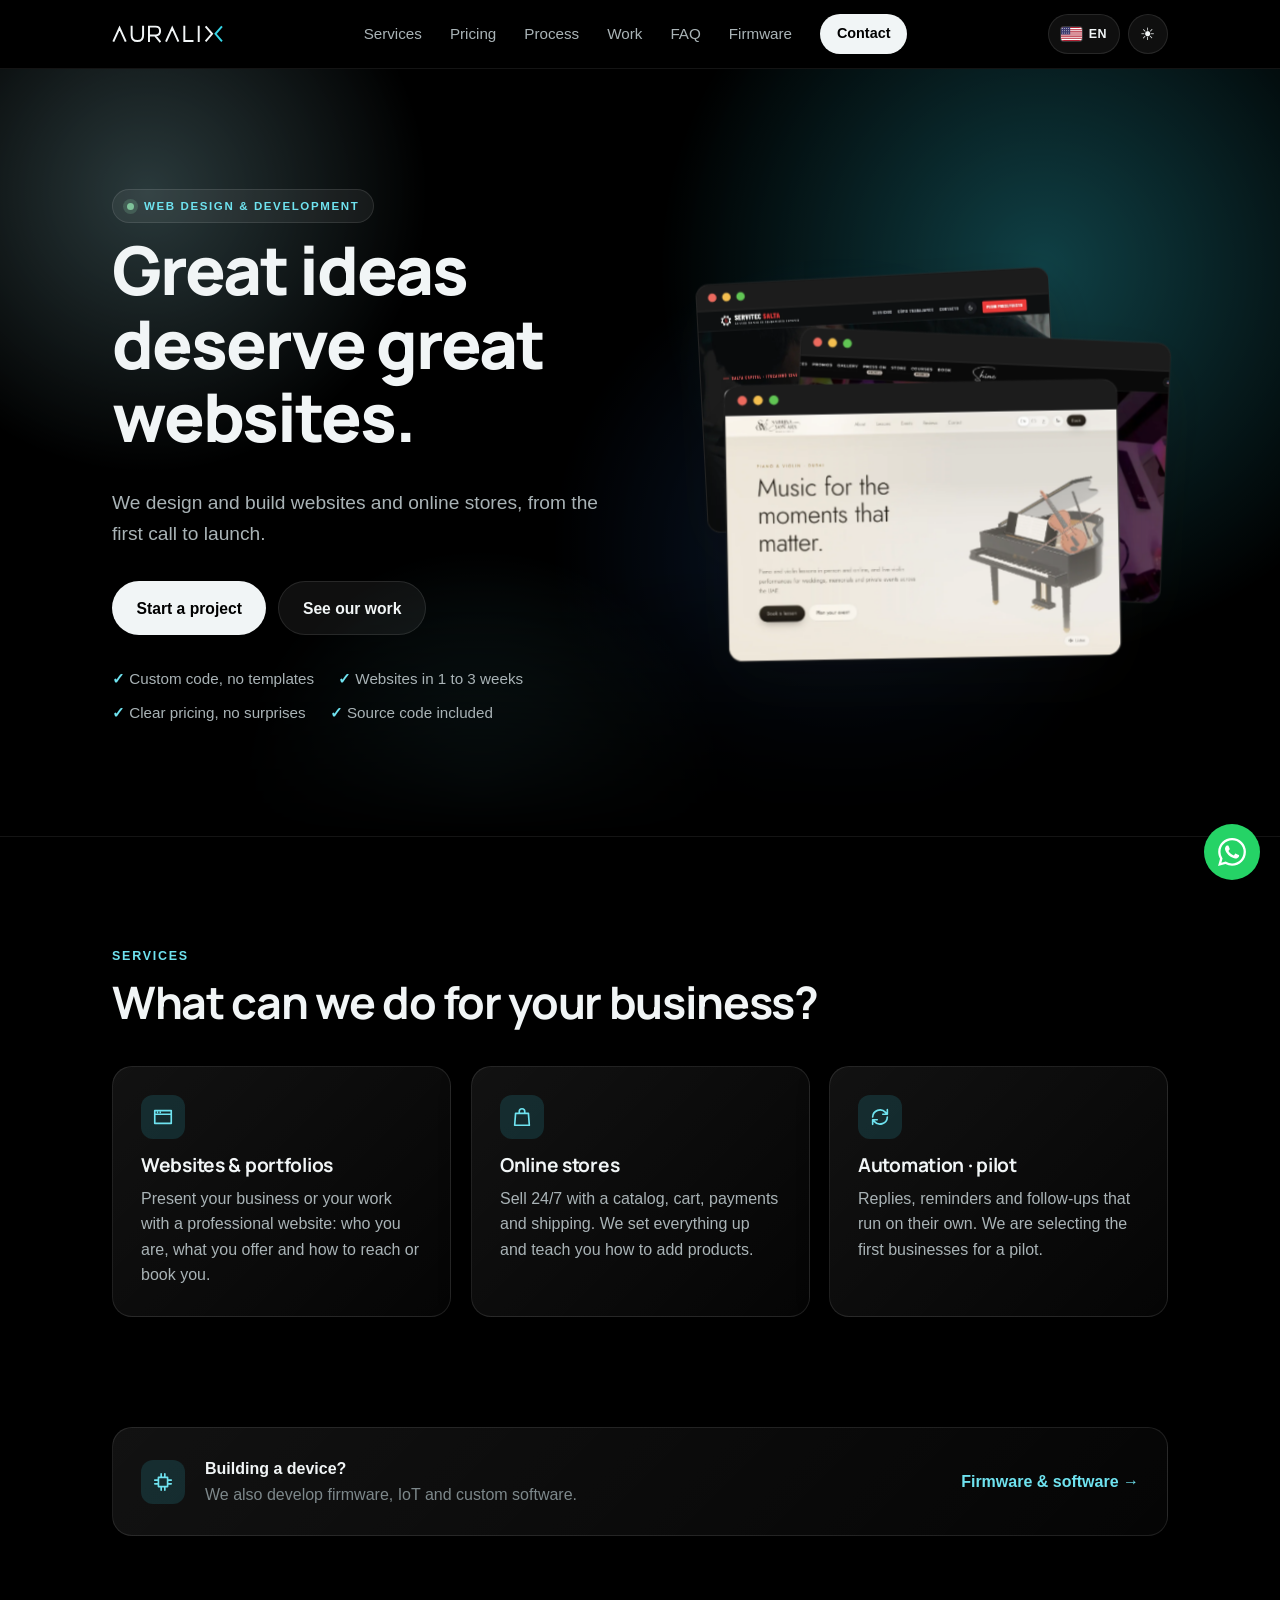
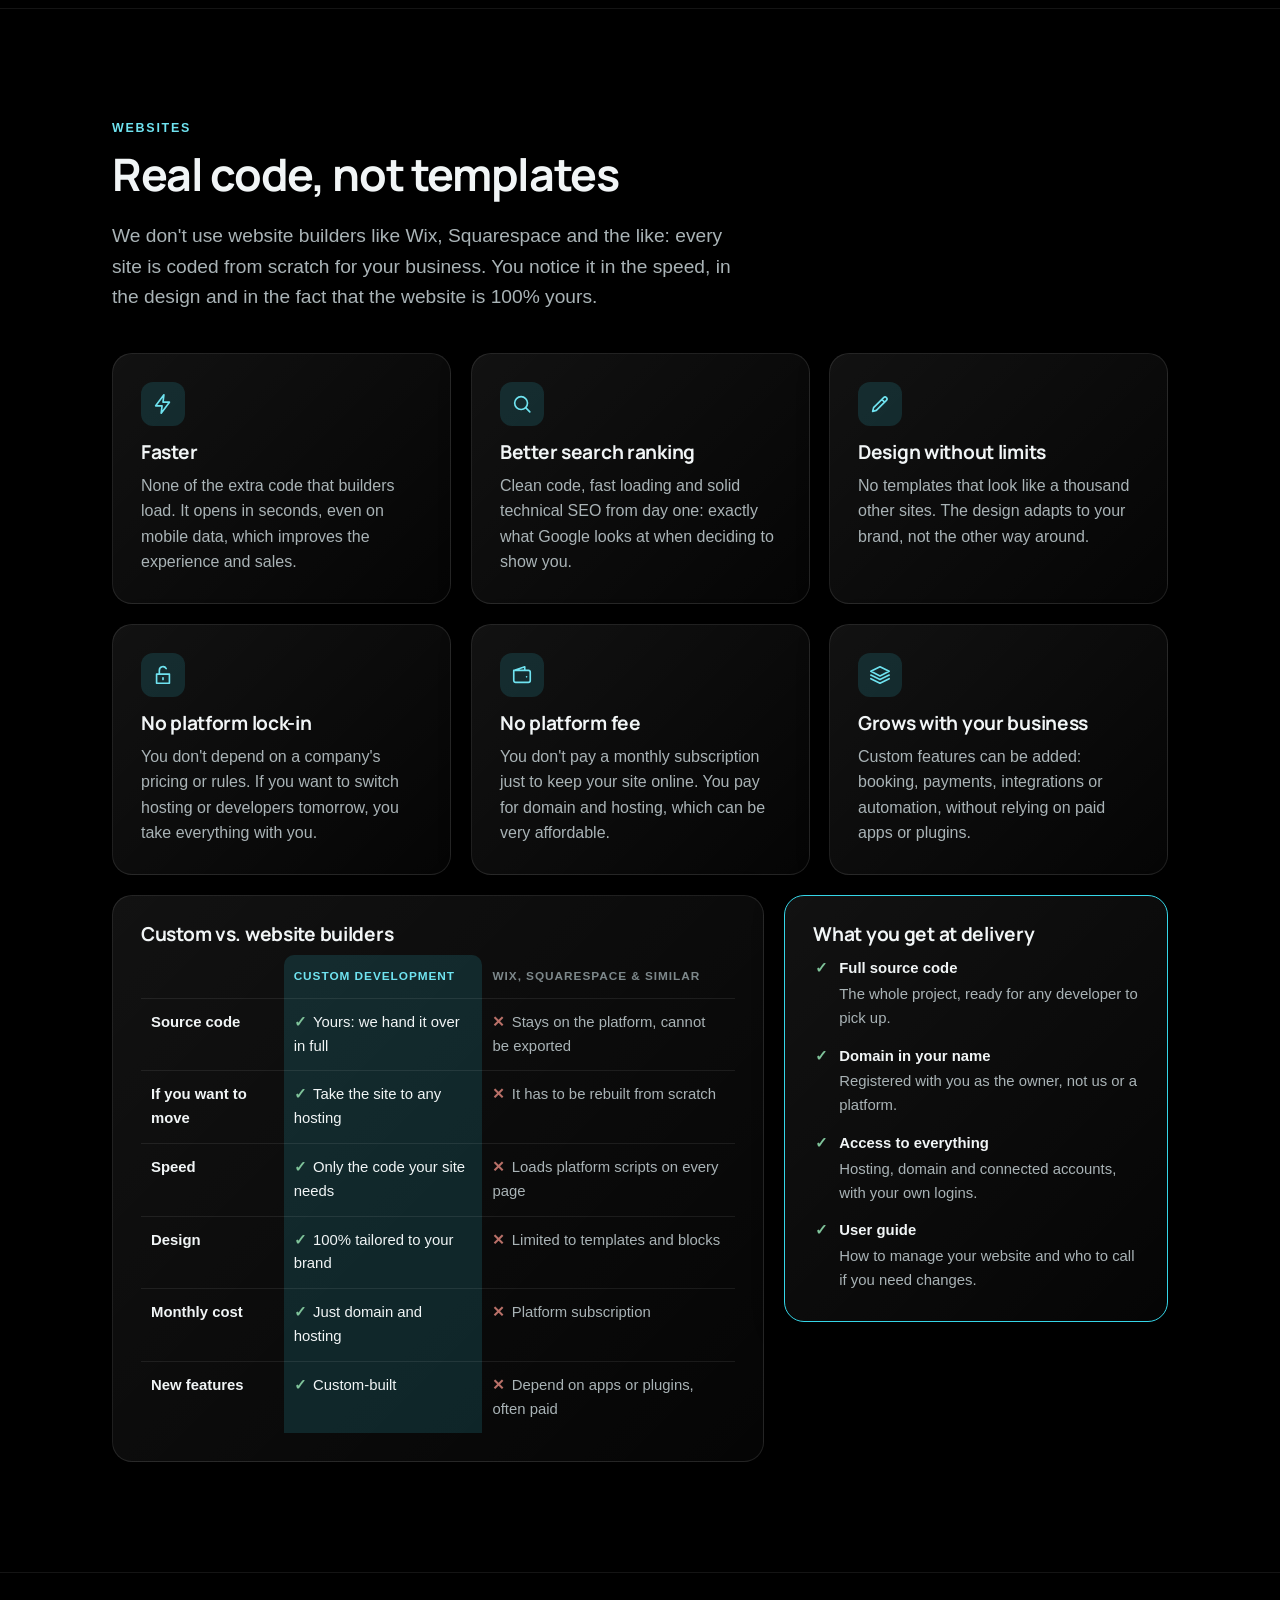
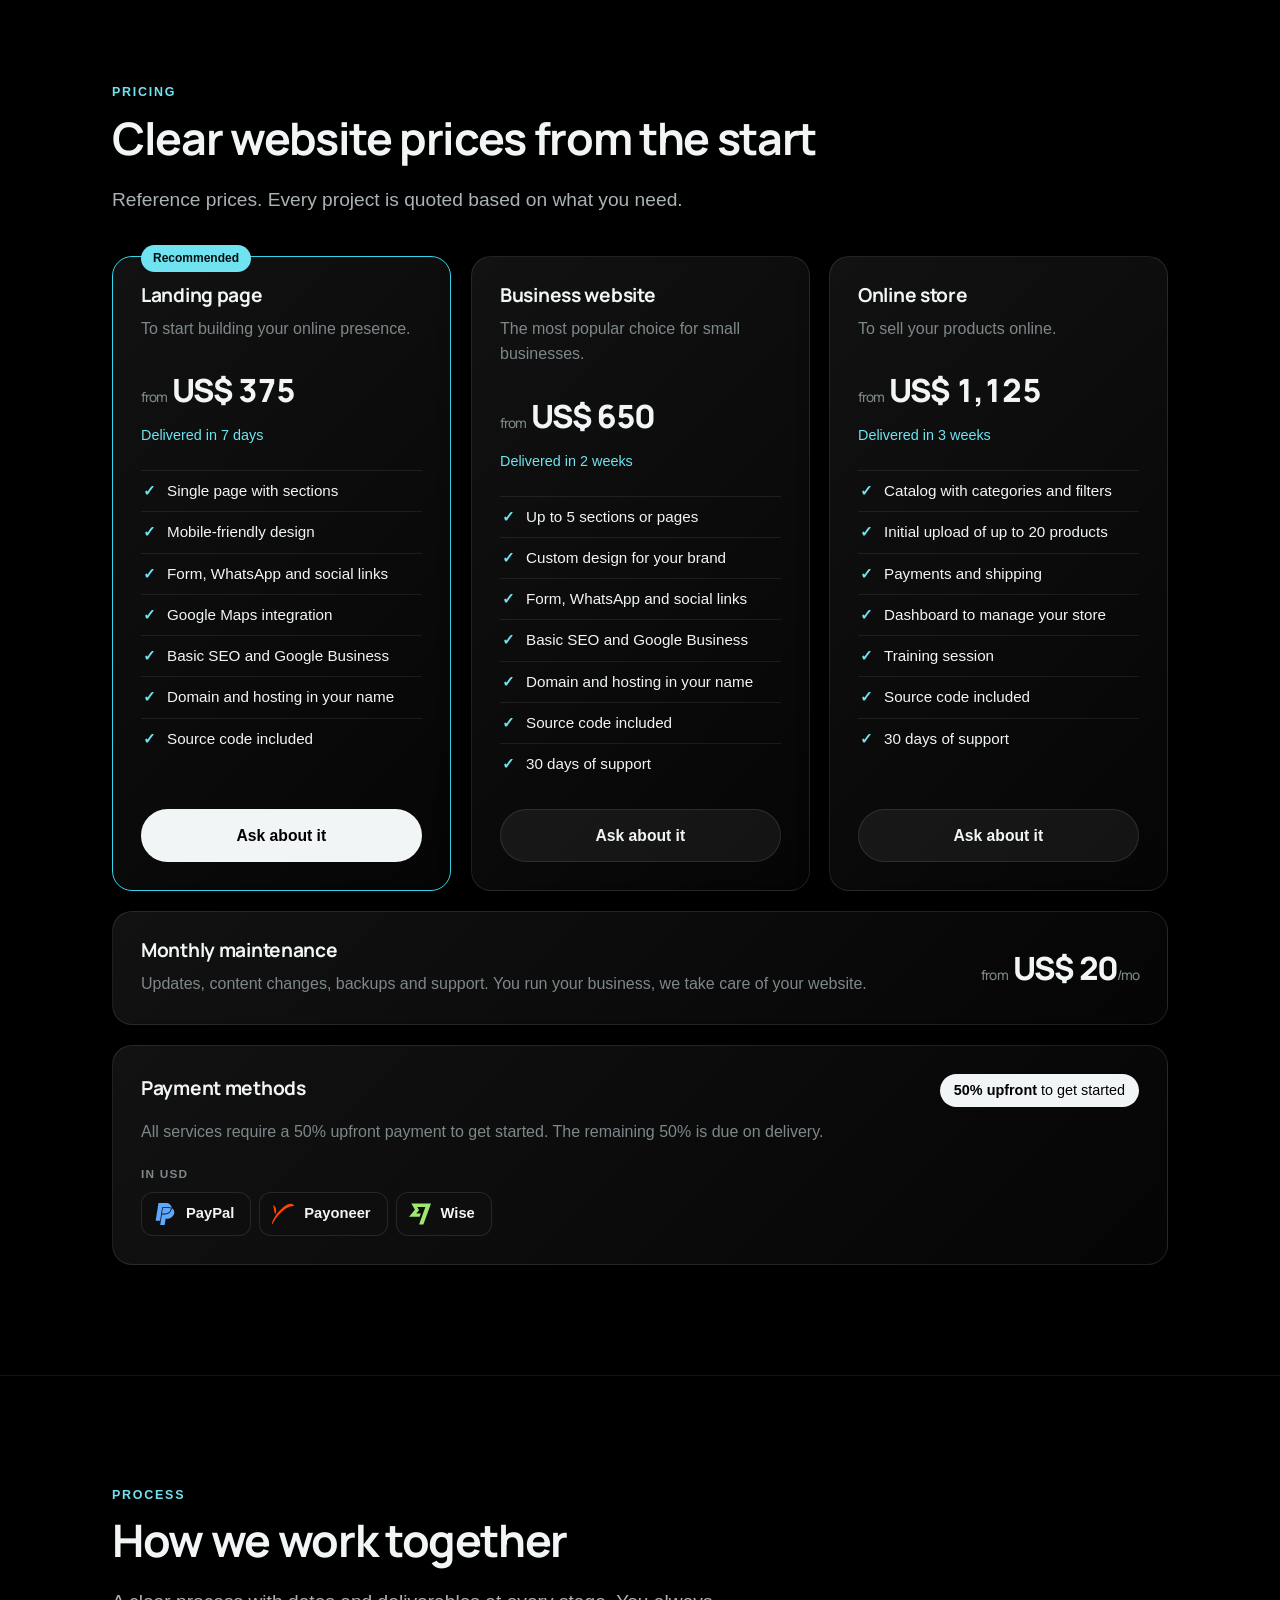
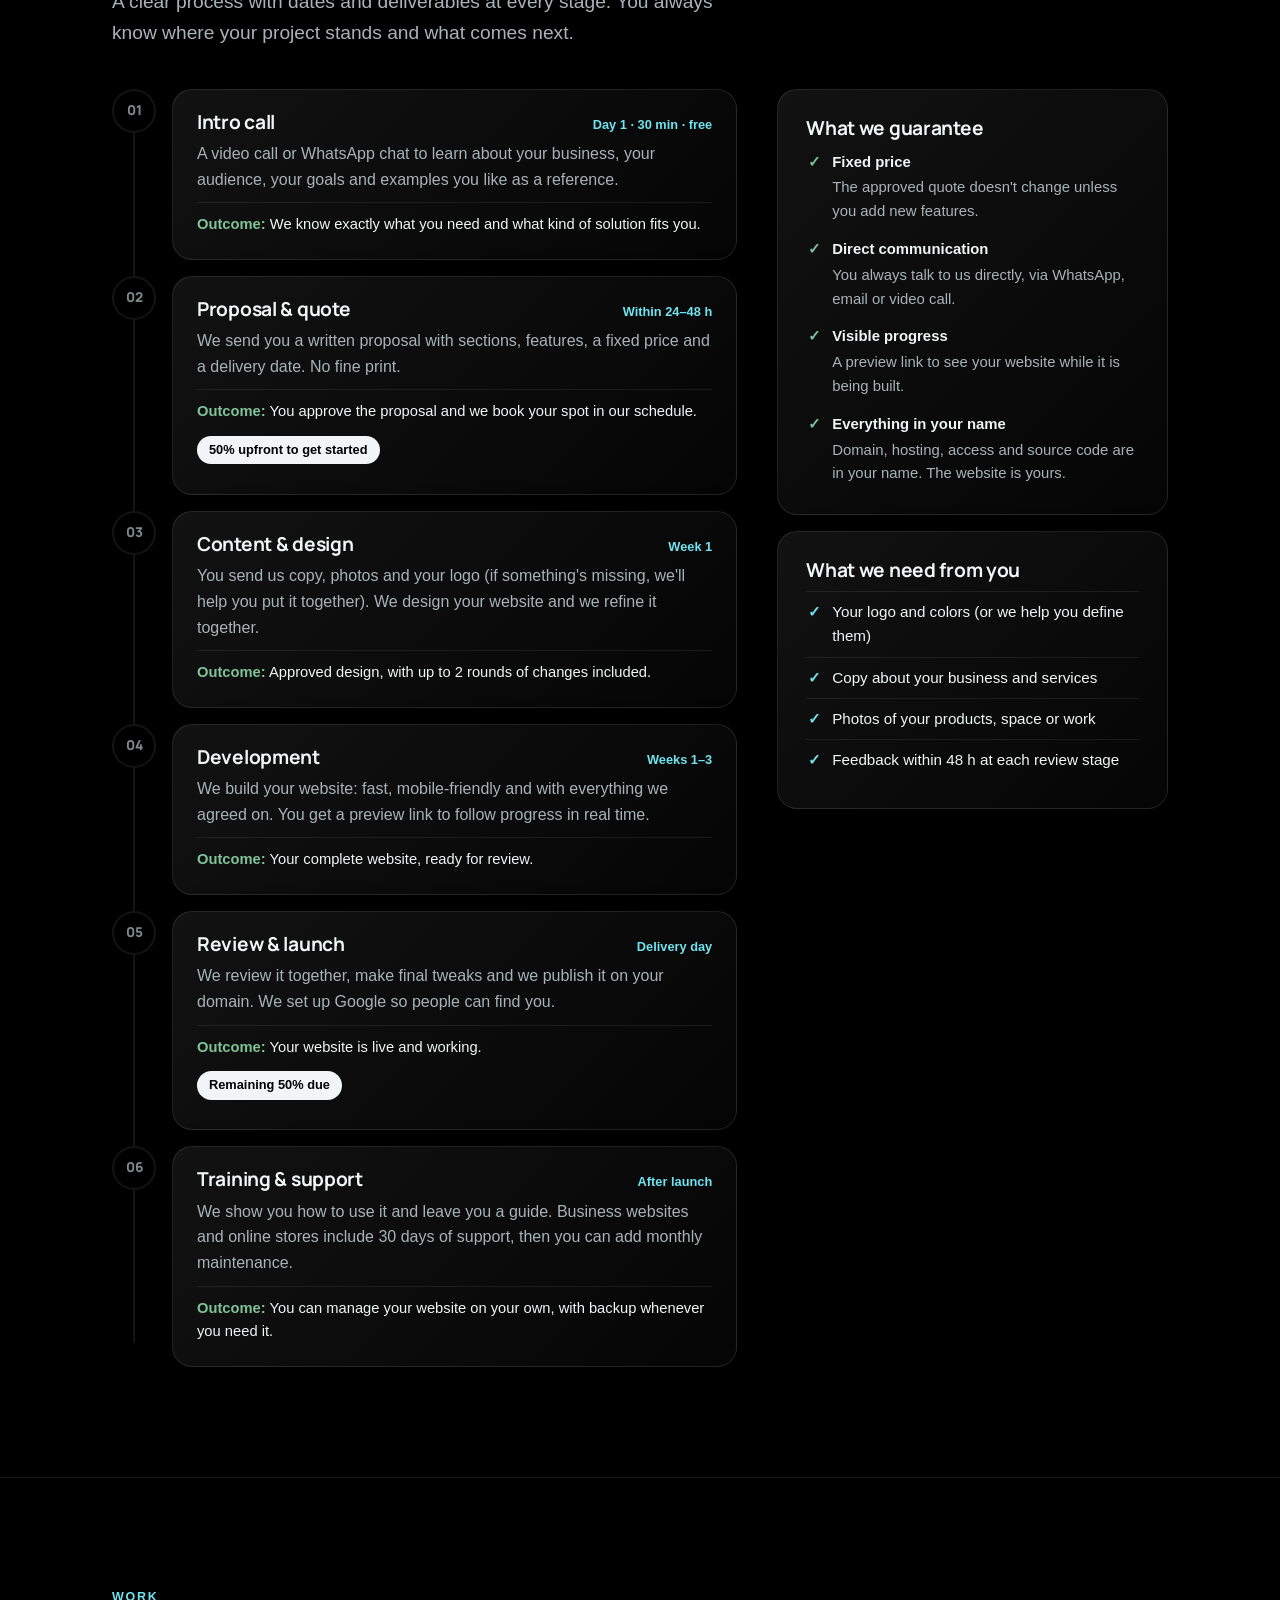
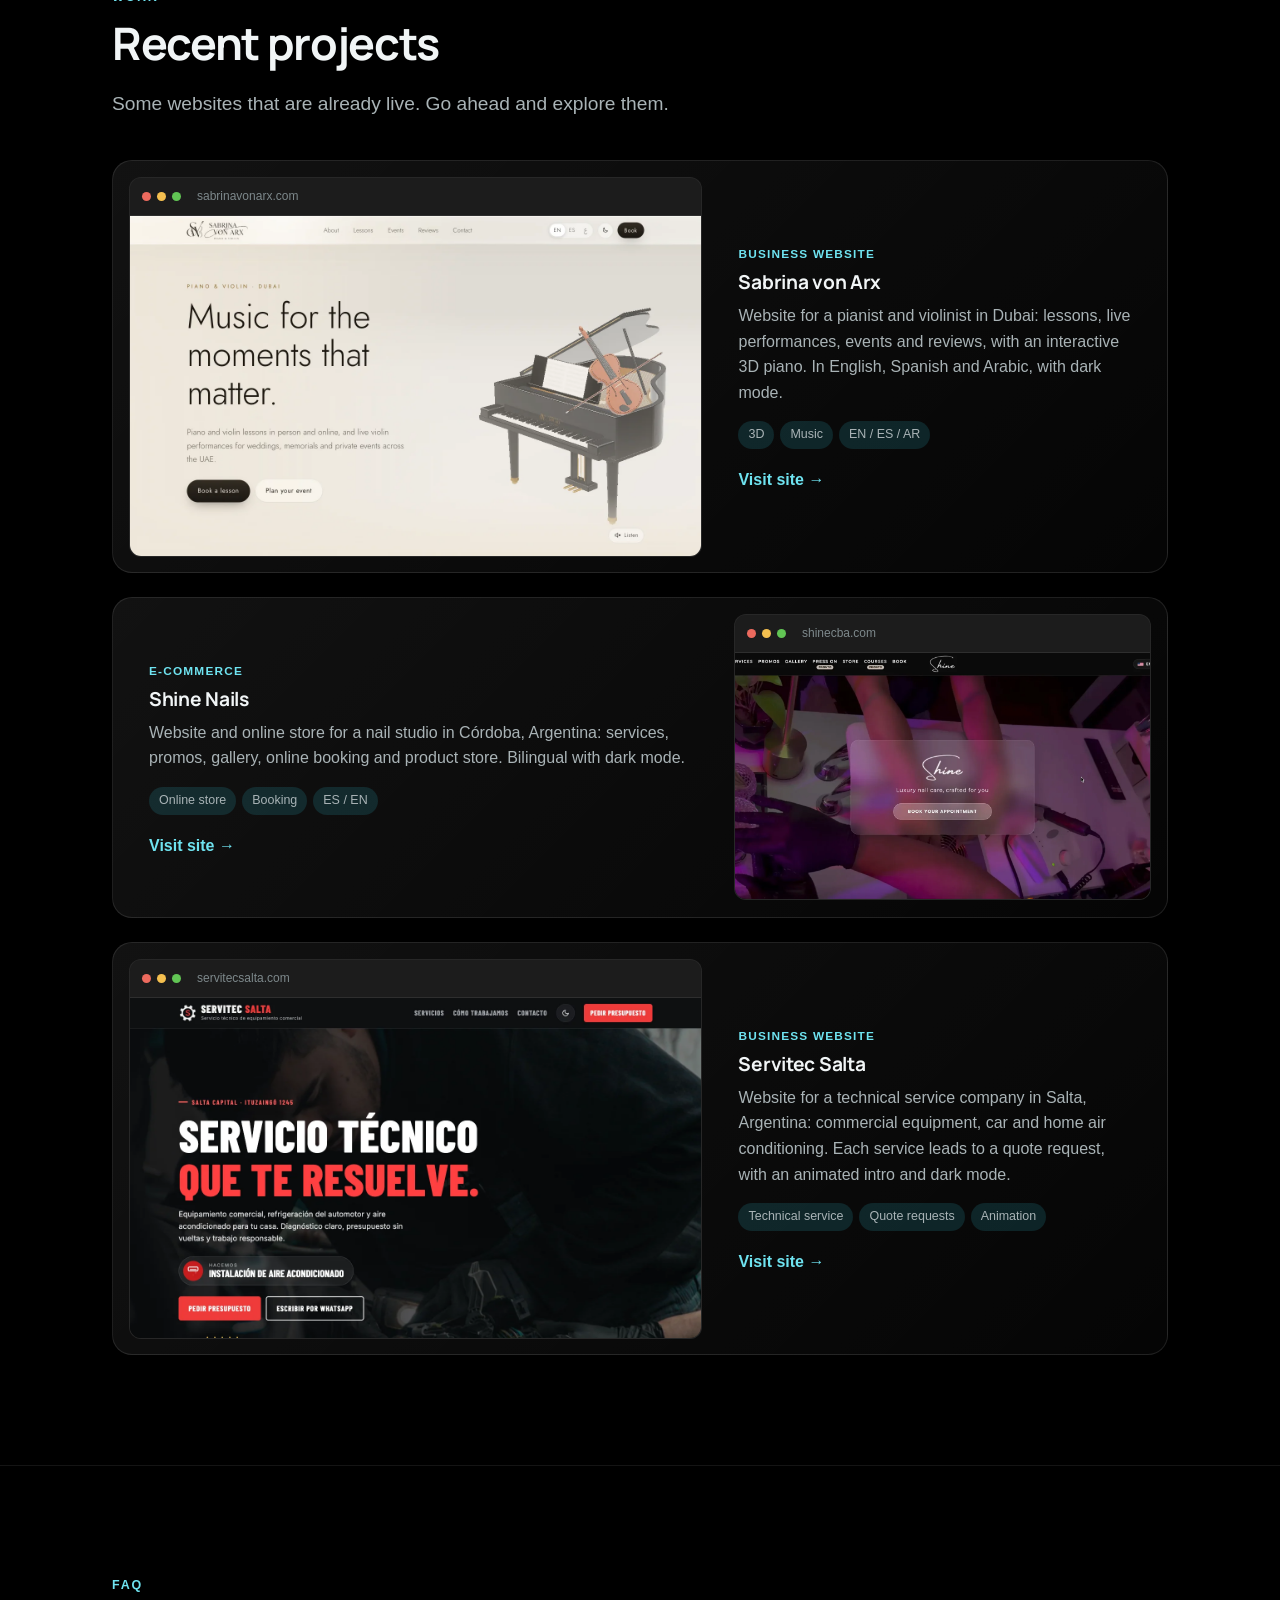
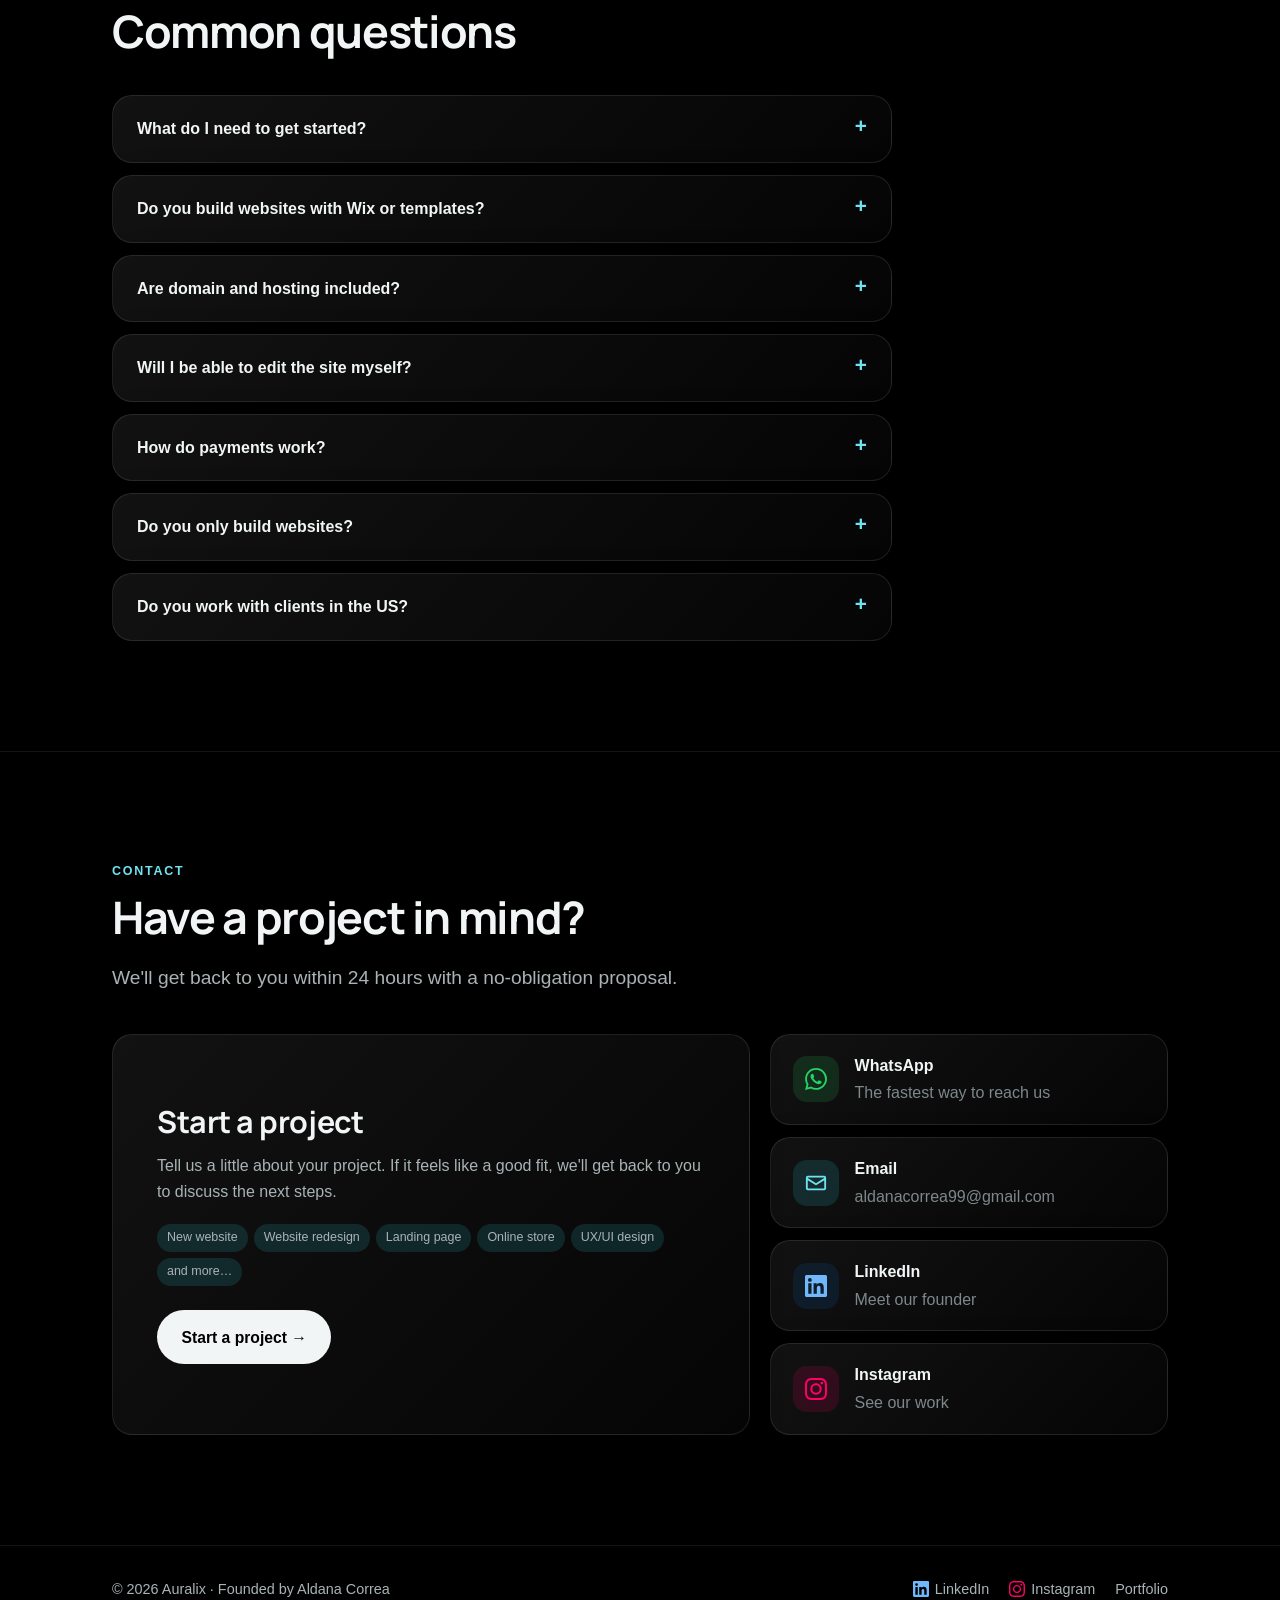
==== commit 8022f8be: "Actualizar Auralix" ====
--- a/index.html
+++ b/index.html
@@ -20,9 +20,9 @@
     <link rel="preconnect" href="https://fonts.googleapis.com" />
     <link rel="preconnect" href="https://fonts.gstatic.com" crossorigin />
     <link href="https://fonts.googleapis.com/css2?family=Manrope:wght@500;600;700;800&display=swap" rel="stylesheet" />
-    <script type="module" crossorigin src="./assets/main-yvt-STJq.js"></script>
-    <link rel="modulepreload" crossorigin href="./assets/CursorGlow-CVld7KQ7.js">
-    <link rel="stylesheet" crossorigin href="./assets/CursorGlow-DiF4HFXJ.css">
+    <script type="module" crossorigin src="./assets/main-CSctCvey.js"></script>
+    <link rel="modulepreload" crossorigin href="./assets/CursorGlow-Cgd6zI-B.js">
+    <link rel="stylesheet" crossorigin href="./assets/CursorGlow-BMXMer4C.css">
   </head>
   <body>
     <div id="root"></div>
--- a/assets/CursorGlow-BMXMer4C.css
+++ b/assets/CursorGlow-BMXMer4C.css
@@ -0,0 +1 @@
+:root{--bg:#f6f9fa;--bg-soft:#fff;--text-primary:#0b0f10;--text-secondary:#50595c;--text-tertiary:#6d777a;--accent:#0a8fa3;--accent-strong:#08707f;--accent-soft:#0a8fa31f;--on-accent:#fff;--glass-bg:linear-gradient(135deg, #ffffff8c, #ffffff52);--glass-bg-strong:#fff9;--glass-border:#0a8fa338;--glass-shadow:0 8px 30px #1a161214;--glass-shadow-hover:0 14px 40px #1a16121f;--divider:#1a16121a;--ok:#3f7d5a;--error:#b0463c;--radius:20px;--container:1120px;--lightningcss-light:initial;--lightningcss-dark: ;color-scheme:light}@media (prefers-color-scheme:dark){:root:not([data-theme=light]){--bg:#000;--bg-soft:#0e0e0e;--text-primary:#f1f5f6;--text-secondary:#a9b3b6;--text-tertiary:#7d888b;--accent:#35d6e8;--accent-strong:#6fe3f0;--accent-soft:#35d6e824;--on-accent:#001013;--glass-bg:linear-gradient(135deg, #ffffff12, #ffffff05);--glass-bg-strong:#ffffff0f;--glass-border:#ffffff1a;--glass-shadow:0 8px 30px #00000073;--glass-shadow-hover:0 14px 44px #0000008c;--divider:#ffffff14;--ok:#7fc39a;--error:#e58a80;--lightningcss-light: ;--lightningcss-dark:initial;color-scheme:dark}}:root[data-theme=dark]{--bg:#000;--bg-soft:#0e0e0e;--text-primary:#f1f5f6;--text-secondary:#a9b3b6;--text-tertiary:#7d888b;--accent:#35d6e8;--accent-strong:#6fe3f0;--accent-soft:#35d6e824;--on-accent:#001013;--glass-bg:linear-gradient(135deg, #ffffff12, #ffffff05);--glass-bg-strong:#ffffff0f;--glass-border:#ffffff1a;--glass-shadow:0 8px 30px #00000073;--glass-shadow-hover:0 14px 44px #0000008c;--divider:#ffffff14;--ok:#7fc39a;--error:#e58a80;--lightningcss-light: ;--lightningcss-dark:initial;color-scheme:dark}*,:before,:after{box-sizing:border-box}html{scroll-behavior:smooth;scroll-padding-top:80px}body{background:var(--bg);color:var(--text-primary);-webkit-font-smoothing:antialiased;margin:0;font-family:-apple-system,BlinkMacSystemFont,SF Pro Text,Inter,Segoe UI,Roboto,sans-serif;line-height:1.6;transition:background-color .35s,color .35s}h1,h2,h3,.brand,.price{font-family:Manrope,-apple-system,BlinkMacSystemFont,Segoe UI,sans-serif}h1,h2,h3{letter-spacing:-.03em;margin:0 0 .5em;line-height:1.1}h1{max-width:15ch;font-size:clamp(2.3rem,1.4rem + 3.6vw,4.2rem);font-weight:800}h2{font-size:clamp(1.8rem,1.3rem + 2vw,2.8rem);font-weight:700}h3{letter-spacing:-.015em;font-size:1.2rem;font-weight:700}p{color:var(--text-secondary);margin:0 0 1em}a{color:inherit;text-decoration:none}ul,ol{margin:0;padding:0;list-style:none}.hidden{display:none}.muted{color:var(--text-tertiary)}.container{width:100%;max-width:var(--container);margin:0 auto;padding:0 16px}@media (width>=768px){.container{padding:0 32px}}.eyebrow{text-transform:uppercase;letter-spacing:.14em;color:var(--accent-strong);margin-bottom:.8em;font-size:.78rem;font-weight:600}.lead{max-width:60ch;font-size:clamp(1.05rem,1rem + .3vw,1.2rem)}.btn{cursor:pointer;border:1px solid #0000;border-radius:999px;justify-content:center;align-items:center;padding:.85em 1.5em;font-family:inherit;font-size:.98rem;font-weight:600;transition:transform .2s,background-color .3s,box-shadow .3s;display:inline-flex}.btn:hover{transform:translateY(-2px)}.btn-primary:hover{box-shadow:0 10px 24px color-mix(in srgb, var(--text-primary) 22%, transparent)}.btn-ghost:hover{border-color:var(--accent)}.btn:focus-visible,.icon-btn:focus-visible,a:focus-visible,button:focus-visible{outline:2px solid var(--accent);outline-offset:3px}.btn:disabled{opacity:.6;cursor:wait;transform:none}.btn-primary{background:var(--text-primary);color:var(--bg)}.btn-ghost{background:var(--glass-bg-strong);border-color:var(--glass-border);color:var(--text-primary)}.btn-sm{padding:.5em 1.1em;font-size:.9rem}.btn-block{width:100%}.icon-btn{border:1px solid var(--glass-border);background:var(--glass-bg-strong);width:40px;height:40px;color:var(--text-primary);cursor:pointer;border-radius:50%;font-size:1.05rem}.header{z-index:50;background:color-mix(in srgb, var(--bg) 78%, transparent);-webkit-backdrop-filter:blur(14px);border-bottom:1px solid var(--divider);position:sticky;top:0}.header-inner{justify-content:space-between;align-items:center;gap:16px;height:68px;display:flex}.brand{letter-spacing:-.01em;align-items:center;gap:10px;font-size:1.1rem;font-weight:700;display:inline-flex}.brand svg{flex:none}.logo-accent{stroke:var(--accent)}.nav{align-items:center;gap:28px;font-size:.95rem;display:flex}.nav a:not(.btn){color:var(--text-secondary);transition:color .2s}.nav a:not(.btn):hover{color:var(--text-primary)}.header-actions{gap:8px;display:flex}.menu-btn{display:none}.lang-btn{letter-spacing:.04em;border-radius:999px;justify-content:center;align-items:center;gap:7px;width:auto;padding:0 12px;font-family:inherit;font-size:.78rem;font-weight:700;display:inline-flex}.flag{width:21px;height:14px;box-shadow:0 0 0 1px color-mix(in srgb, var(--text-primary) 18%, transparent);border-radius:3px;flex:none}@media (width<=860px){.menu-btn{display:inline-block}.nav{background:var(--bg);border-bottom:1px solid var(--divider);flex-direction:column;align-items:stretch;gap:4px;padding:12px 16px 20px;display:none;position:absolute;top:68px;left:0;right:0}.nav-open{display:flex}.nav a:not(.btn){padding:10px 4px}.nav .btn{margin-top:8px}}.cursor-glow{z-index:-1;pointer-events:none;aspect-ratio:1;background:radial-gradient(closest-side, #d98fa38c, #d9a9b461 32%, color-mix(in srgb, var(--accent) 20%, transparent) 62%, transparent);opacity:0;will-change:translate;border-radius:50%;width:min(44vw,640px);transition:opacity .8s,transform .8s;position:fixed;top:0;left:0;transform:translate(-50%,-50%)scale(.85)}.cursor-glow[data-active]{opacity:var(--glow-strength,1);transform:translate(-50%,-50%)scale(1)}.hero{padding:clamp(56px,10vw,120px) 0 clamp(56px,9vw,110px);position:relative;overflow:hidden}.hero-aurora{pointer-events:none;--aurora-1:color-mix(in srgb, var(--accent) 55%, transparent);--aurora-2:#3d8bff4d;--aurora-3:#a9e8f073;--aurora-4:color-mix(in srgb, var(--accent-strong) 30%, transparent);position:absolute;inset:0;overflow:hidden;-webkit-mask-image:linear-gradient(#000 65%,#0000);mask-image:linear-gradient(#000 65%,#0000)}.hero-aurora span{will-change:transform;border-radius:50%;animation:24s ease-in-out infinite alternate aurora-a;position:absolute}.hero-aurora span:first-child{aspect-ratio:1;background:radial-gradient(closest-side, var(--aurora-1), transparent);width:60vw;top:-25%;right:-12%}.hero-aurora span:nth-child(2){aspect-ratio:1;background:radial-gradient(closest-side, var(--aurora-2), transparent);width:46vw;animation-name:aurora-b;animation-duration:28s;top:25%;right:12%}.hero-aurora span:nth-child(3){aspect-ratio:1;background:radial-gradient(closest-side, var(--aurora-3), transparent);width:44vw;animation-name:aurora-c;animation-duration:32s;top:-20%;left:-10%}.hero-aurora span:nth-child(4){aspect-ratio:1;background:radial-gradient(closest-side, var(--aurora-4), transparent);width:38vw;animation-name:aurora-b;animation-duration:26s;animation-direction:alternate-reverse;bottom:-25%;left:18%}@keyframes aurora-a{0%{transform:translate(0)scale(1)}50%{transform:translate(-12%,10%)scale(1.12)}to{transform:translate(6%,18%)scale(.95)}}@keyframes aurora-b{0%{transform:translate(0)scale(1)}50%{transform:translate(14%,-12%)scale(.9)}to{transform:translate(-10%,8%)scale(1.15)}}@keyframes aurora-c{0%{transform:translate(0)scale(1.05)}50%{transform:translate(18%,14%)scale(.92)}to{transform:translate(8%,-6%)scale(1.1)}}.hero-aurora span{transition:translate .2s linear}.hero-aurora span:first-child{translate:calc(var(--mx,0) * -40px) calc(var(--my,0) * -30px)}.hero-aurora span:nth-child(2){translate:calc(var(--mx,0) * 55px) calc(var(--my,0) * 40px)}.hero-aurora span:nth-child(3){translate:calc(var(--mx,0) * -30px) calc(var(--my,0) * 25px)}.hero-aurora span:nth-child(4){translate:calc(var(--mx,0) * 35px) calc(var(--my,0) * -35px)}:root[data-theme=dark] .hero-aurora span{opacity:.55}:root[data-theme=dark] .cursor-glow{mix-blend-mode:screen;--glow-strength:.8}@media (prefers-color-scheme:dark){:root:not([data-theme=light]) .cursor-glow{mix-blend-mode:screen;--glow-strength:.8}:root:not([data-theme=light]) .hero-aurora span{opacity:.55}}.hero-inner{z-index:1;align-items:center;gap:clamp(40px,6vw,72px);display:grid;position:relative}@media (width>=960px){.hero-inner{grid-template-columns:1.05fr 1fr}}.pill{background:var(--glass-bg-strong);border:1px solid var(--glass-border);border-radius:999px;align-items:center;gap:10px;padding:7px 14px;font-size:.72rem;display:inline-flex}.dot{background:var(--ok);width:7px;height:7px;box-shadow:0 0 0 4px color-mix(in srgb, var(--ok) 22%, transparent);border-radius:50%}.cta-row{flex-wrap:wrap;gap:12px;margin:32px 0;display:flex}.highlights{color:var(--text-secondary);flex-wrap:wrap;gap:10px 24px;font-size:.95rem;display:flex}.highlights span{color:var(--accent-strong);font-weight:700}.hero-stack{aspect-ratio:5/4;transform-style:preserve-3d;transform:perspective(1200px) rotateX(var(--rx,0deg)) rotateY(var(--ry,0deg));transition:transform .6s cubic-bezier(.2,.7,.2,1);display:block;position:relative}.hero-stack[data-tilting]{transition:transform .12s linear}.hero-shot{background:var(--bg-soft);border:1px solid var(--glass-border);border-radius:14px;width:78%;margin:0;transition:transform .5s cubic-bezier(.2,.7,.2,1);animation:7s ease-in-out infinite float;position:absolute;overflow:hidden;box-shadow:0 24px 60px #14100c38}@keyframes float{50%{translate:0 -10px}}.hero-shot img{aspect-ratio:16/10;object-fit:cover;object-position:top;width:100%;display:block}.hero-shot-1{z-index:1;top:0;left:0;transform:translateZ(-70px)rotate(-3deg)}.hero-shot-2{z-index:2;animation-delay:-2.3s;top:18%;right:0;transform:translateZ(-10px)rotate(2.5deg)}.hero-shot-3{z-index:3;animation-delay:-4.6s;bottom:0;left:10%;transform:translateZ(60px)rotate(-1deg)}.hero-stack:hover .hero-shot-1{transform:translateZ(-110px)rotate(-5deg)translate(-14px,-10px)}.hero-stack:hover .hero-shot-2{transform:translateZ(0)rotate(4deg)translate(14px,-4px)}.hero-stack:hover .hero-shot-3{transform:translateZ(100px)rotate(0)translateY(8px)}.section{border-top:1px solid var(--divider);padding:clamp(56px,9vw,110px) 0}.section-head{margin-bottom:40px}.grid{gap:20px;display:grid}.grid-3{grid-template-columns:repeat(auto-fit,minmax(min(100%,280px),1fr))}.grid-4{grid-template-columns:repeat(auto-fit,minmax(min(100%,220px),1fr))}.card{background:var(--glass-bg);border:1px solid var(--glass-border);border-radius:var(--radius);box-shadow:var(--glass-shadow);-webkit-backdrop-filter:blur(14px);padding:28px;transition:box-shadow .3s,transform .3s,background .35s}.card p:last-child{margin-bottom:0}.service:hover,.package:hover{--lift:-4px;box-shadow:var(--glass-shadow-hover)}.card-icon{background:var(--accent-soft);width:44px;height:44px;color:var(--accent-strong);border-radius:12px;place-items:center;margin-bottom:16px;font-size:1.3rem;display:inline-grid}.custom-bottom{align-items:start;gap:20px;margin-top:20px;display:grid}@media (width>=960px){.custom-bottom{grid-template-columns:1.7fr 1fr}}.compare table{border-collapse:collapse;width:100%;margin-top:8px;font-size:.93rem}.compare th,.compare td{text-align:left;vertical-align:top;border-top:1px solid var(--divider);padding:12px 10px}.compare thead th{letter-spacing:.08em;text-transform:uppercase;color:var(--text-tertiary);border-top:0;font-size:.74rem;font-weight:700}.compare thead td{border-top:0}.compare tbody th{color:var(--text-primary);width:24%;font-weight:600}.compare td{color:var(--text-secondary)}.compare td.col-custom{color:var(--text-primary);background:var(--accent-soft)}.compare thead th.col-custom{color:var(--accent-strong);background:var(--accent-soft);border-radius:10px 10px 0 0}.compare .yes,.compare .no{width:1.3em;font-weight:700;display:inline-block}.compare .yes{color:var(--ok)}.compare .no{color:var(--error);opacity:.8}@media (width<=719px){.compare thead{display:none}.compare tr{border-top:1px solid var(--divider);padding:12px 0;display:block}.compare th,.compare td{border:0;width:auto;padding:4px 0;display:block}.compare tbody th{width:auto;margin-bottom:4px}.compare td.col-custom{background:0 0}.compare td:before{content:attr(data-label);letter-spacing:.06em;text-transform:uppercase;color:var(--text-tertiary);font-size:.72rem;font-weight:700;display:block}}.delivery-card{border-color:var(--accent)}.package{flex-direction:column;display:flex;position:relative}.package-featured{border-color:var(--accent);box-shadow:var(--glass-shadow-hover)}.badge{background:var(--accent-strong);color:var(--on-accent);border-radius:999px;padding:4px 12px;font-size:.75rem;font-weight:600;position:absolute;top:-12px;left:28px}.price{color:var(--text-primary);letter-spacing:-.03em;font-variant-numeric:tabular-nums;margin:8px 0 0;font-size:2rem;font-weight:800}.price-block{margin-bottom:8px}.price-was{color:var(--text-tertiary);font-variant-numeric:tabular-nums;align-items:center;gap:8px;margin:8px 0 -4px;font-size:.95rem;display:flex}.price-was s{text-decoration-thickness:1.5px}.off{background:color-mix(in srgb, var(--ok) 16%, transparent);color:var(--ok);border-radius:999px;padding:2px 8px;font-size:.75rem;font-weight:700}.promo-banner{background:color-mix(in srgb, var(--ok) 10%, var(--glass-bg-strong));border:1px solid color-mix(in srgb, var(--ok) 30%, transparent);color:var(--text-primary);border-radius:14px;flex-wrap:wrap;align-items:center;gap:6px 12px;margin:0 0 20px;padding:12px 18px;font-size:.95rem;display:flex}.promo-banner strong{color:var(--ok);text-transform:uppercase;letter-spacing:.08em;font-size:.78rem}.price-block .price-alt{color:var(--text-tertiary);font-variant-numeric:tabular-nums;margin:2px 0 0;font-size:.9rem}.maintenance .price-block{margin:0}@media (width>=640px){.maintenance .price-block{text-align:right}}.price-note{color:var(--text-tertiary);margin:20px 0 0;font-size:.85rem}.currency-toggle{background:var(--glass-bg-strong);border:1px solid var(--glass-border);border-radius:999px;gap:4px;margin-bottom:32px;padding:4px;display:inline-flex}.currency-toggle button{font:inherit;cursor:pointer;color:var(--text-secondary);background:0 0;border:0;border-radius:999px;padding:6px 18px;font-size:.88rem;font-weight:600;transition:background-color .25s,color .25s}.currency-toggle button[aria-pressed=true]{background:var(--text-primary);color:var(--bg)}.price small{color:var(--text-tertiary);font-size:.85rem;font-weight:500}.delivery{color:var(--accent-strong);font-size:.9rem;font-weight:500}.features{flex:1;margin:8px 0 24px}.features li{border-top:1px solid var(--divider);padding:8px 0 8px 26px;font-size:.95rem;position:relative}.features li:before{content:"✓";color:var(--accent-strong);font-weight:700;position:absolute;left:2px}.maintenance{align-items:center;gap:12px 32px;margin-top:20px;display:grid}@media (width>=640px){.maintenance{grid-template-columns:1fr auto}}.maintenance p.muted,.maintenance .price{margin:0}.process{align-items:start;gap:28px;display:grid}@media (width>=960px){.process{grid-template-columns:1.6fr 1fr;gap:40px}}.timeline{gap:16px;display:grid;position:relative}.timeline:before,.timeline:after{content:"";z-index:0;border-radius:2px;width:2px;position:absolute;top:24px;bottom:24px;left:21px}.timeline:before{background:var(--divider)}.timeline:after{background:linear-gradient(var(--accent), var(--accent-strong));transform-origin:top;transform:scaleY(var(--progress,0));box-shadow:0 0 12px color-mix(in srgb, var(--accent) 60%, transparent)}.timeline-step{z-index:1;grid-template-columns:44px 1fr;align-items:start;gap:16px;display:grid;position:relative}.timeline-num{z-index:1;background:var(--bg);border:2px solid var(--divider);width:44px;height:44px;color:var(--text-tertiary);border-radius:50%;place-items:center;font-family:Manrope,sans-serif;font-size:.85rem;font-weight:800;transition:background-color .4s,border-color .4s,color .4s,transform .4s cubic-bezier(.3,1.6,.5,1);display:grid;position:relative}.is-active .timeline-num{background:var(--accent-strong);border-color:var(--accent-strong);color:var(--on-accent);transform:scale(1.08)}.is-active .timeline-num:after{content:"";border:2px solid var(--accent);border-radius:50%;animation:1.2s ease-out forwards step-pulse;position:absolute;inset:-2px}@keyframes step-pulse{0%{opacity:.9;transform:scale(1)}to{opacity:0;transform:scale(1.9)}}.timeline-card{transition:border-color .4s,box-shadow .4s,transform .3s}.is-active .timeline-card{border-color:color-mix(in srgb, var(--accent) 55%, transparent)}.timeline-step:hover .timeline-card{box-shadow:var(--glass-shadow-hover);transform:translate(4px)}.timeline-card{padding:22px 24px}.timeline-head{flex-wrap:wrap;justify-content:space-between;align-items:baseline;gap:4px 12px;margin-bottom:6px;display:flex}.timeline-head h3{margin:0}.when{color:var(--accent-strong);white-space:nowrap;font-size:.8rem;font-weight:600}.timeline-card>p{margin-bottom:10px}.result{color:var(--text-primary);border-top:1px solid var(--divider);padding-top:10px;font-size:.92rem}.result strong{color:var(--ok)}.payment-step{background:var(--text-primary);color:var(--bg);border-radius:999px;padding:4px 12px;font-size:.8rem;font-weight:600;display:inline-block;position:relative;overflow:hidden;margin:2px 0 0!important}.payment-step:after{content:"";background:linear-gradient(100deg,#0000 30%,#ffffff73 50%,#0000 70%);position:absolute;inset:0;transform:translate(-120%)}.is-active .payment-step:after{animation:1.1s .3s shine}@keyframes shine{to{transform:translate(120%)}}.timeline-step.reveal{translate:28px}.timeline-step.reveal[data-visible]{translate:0}.stagger>li{opacity:0;transition:opacity .5s,translate .5s;translate:0 10px}[data-visible] .stagger>li{opacity:1;translate:0}[data-visible] .stagger>li:nth-child(2){transition-delay:.1s}[data-visible] .stagger>li:nth-child(3){transition-delay:.2s}[data-visible] .stagger>li:nth-child(4){transition-delay:.3s}.process-side{gap:16px;display:grid}@media (width>=960px){.process-side{position:sticky;top:92px}}.promises{gap:14px;margin-top:12px;display:grid}.promises li{color:var(--text-secondary);gap:2px;padding-left:26px;font-size:.93rem;display:grid;position:relative}.promises li:before{content:"✓";color:var(--ok);font-weight:700;position:absolute;top:0;left:2px}.promises strong{color:var(--text-primary)}.need-list{margin-bottom:0}.projects{gap:24px;display:grid}.project{padding:0;display:grid;overflow:hidden}@media (width>=860px){.project{grid-template-columns:1.35fr 1fr;align-items:center}.project:nth-child(2n) .browser{order:2}}.project:hover{box-shadow:var(--glass-shadow-hover)}.browser{border:1px solid var(--glass-border);background:var(--bg-soft);border-radius:12px;margin:16px;display:block;overflow:hidden}.browser img{aspect-ratio:16/9.5;object-fit:cover;object-position:top;width:100%;transition:transform .6s cubic-bezier(.2,.7,.2,1);display:block}a.browser:hover img{transform:scale(1.03)}.browser-bar{background:var(--glass-bg-strong);border-bottom:1px solid var(--divider);align-items:center;gap:6px;padding:9px 12px;display:flex}.browser-bar span{background:var(--divider);border-radius:50%;width:9px;height:9px}.browser-bar span:first-child{background:#ec6a5e}.browser-bar span:nth-child(2){background:#f4bf4f}.browser-bar span:nth-child(3){background:#61c554}.browser-bar em{color:var(--text-tertiary);white-space:nowrap;text-overflow:ellipsis;margin-left:10px;font-size:.75rem;font-style:normal;overflow:hidden}.project-body{padding:8px 28px 28px}@media (width>=860px){.project-body{padding:28px 36px 28px 20px}.project:nth-child(2n) .project-body{padding:28px 20px 28px 36px}}.chips{flex-wrap:wrap;gap:6px;margin:0 0 18px;display:flex}.chips li{background:var(--accent-soft);color:var(--text-secondary);border-radius:999px;padding:4px 10px;font-size:.78rem}.tag{letter-spacing:.1em;text-transform:uppercase;color:var(--accent-strong);margin-bottom:8px;font-size:.74rem;font-weight:700;display:inline-block}.link{color:var(--accent-strong);font-weight:600}blockquote{color:var(--text-primary);margin:0 0 16px;font-size:1.05rem}.faq{gap:12px;max-width:780px;display:grid}.faq-item{padding:20px 24px}.faq-item summary{cursor:pointer;justify-content:space-between;gap:16px;font-weight:600;list-style:none;display:flex}.faq-item summary::-webkit-details-marker{display:none}.faq-item summary:after{content:"+";color:var(--accent-strong);font-size:1.3rem;line-height:1;transition:transform .2s}.faq-item[open] summary:after{transform:rotate(45deg)}.faq-item p{margin:12px 0 0}.contact-grid{grid-template-columns:1fr;gap:20px;display:grid}@media (width>=860px){.contact-grid{grid-template-columns:1.6fr 1fr}}.form{gap:16px;display:grid}.form label{gap:6px;font-size:.9rem;font-weight:500;display:grid}.form input,.form select,.form textarea{font:inherit;border:1px solid var(--glass-border);background:var(--bg-soft);color:var(--text-primary);border-radius:12px;width:100%;padding:12px 14px}.form input:focus,.form select:focus,.form textarea:focus{outline:2px solid var(--accent);outline-offset:1px}.form-msg{margin:0;font-size:.92rem;font-weight:500}.form-msg.ok{color:var(--ok)}.form-msg.error{color:var(--error)}.contact-side{align-content:start;gap:12px;display:grid}.contact-link{align-items:center;gap:16px;padding:18px 22px;display:flex}.contact-link>span:last-child{gap:2px;min-width:0;display:grid}.contact-link .muted{overflow-wrap:anywhere}.contact-icon{background:color-mix(in srgb, var(--icon-bg,var(--accent)) 14%, transparent);border-radius:14px;flex:none;place-items:center;width:46px;height:46px;display:grid}.contact-icon-whatsapp{--icon-bg:#25d366}.contact-icon-linkedin{--icon-bg:#0a66c2}.contact-icon-instagram{--icon-bg:#ff0069}.contact-link:hover{box-shadow:var(--glass-shadow-hover);transform:translateY(-2px)}.start-card{flex-direction:column;justify-content:center;align-items:flex-start;padding:clamp(28px,4vw,44px);display:flex}.start-card h3{font-size:clamp(1.4rem,1.2rem + 1vw,1.9rem)}.start-card .chips{margin:4px 0 24px}.payments{margin-top:20px}.payments-head{flex-wrap:wrap;justify-content:space-between;align-items:baseline;gap:8px 16px;display:flex}.payments-head h3{margin:0}.deposit{background:var(--text-primary);color:var(--bg);border-radius:999px;margin:0;padding:5px 14px;font-size:.9rem}.payments>.muted{margin:12px 0 20px}.pay-groups{gap:16px;display:grid}@media (width>=760px){.pay-groups{grid-template-columns:1.4fr 1fr}}.pay-cur{letter-spacing:.1em;text-transform:uppercase;color:var(--text-tertiary);margin-bottom:8px;font-size:.74rem;font-weight:700;display:block}.pay-list{flex-wrap:wrap;gap:8px;display:flex}.pay-chip{background:var(--bg-soft);border:1px solid var(--glass-border);border-radius:12px;align-items:center;gap:10px;padding:9px 16px 9px 12px;font-size:.92rem;font-weight:600;display:inline-flex}.brand-icon{fill:var(--icon);flex:none}:root[data-theme=dark] .brand-icon{fill:var(--icon-dark)}@media (prefers-color-scheme:dark){:root:not([data-theme=light]) .brand-icon{fill:var(--icon-dark)}}.project-dialog{border:1px solid var(--glass-border);background:var(--bg);width:min(760px,100% - 24px);max-height:calc(100dvh - 24px);color:var(--text-primary);overscroll-behavior:contain;border-radius:24px;margin:auto;padding:0;box-shadow:0 30px 80px #0000004d}.project-dialog::backdrop{-webkit-backdrop-filter:blur(6px);background:#0f0c0a80}.project-dialog[open]{animation:.3s cubic-bezier(.2,.7,.2,1) dialog-in}@keyframes dialog-in{0%{opacity:0;transform:translateY(16px)scale(.98)}}.dialog-inner{padding:clamp(20px,4vw,40px)}.dialog-head{justify-content:space-between;align-items:flex-start;gap:16px;margin-bottom:24px;display:flex}.dialog-head h2{margin-bottom:.3em}.dialog-head .lead{margin:0;font-size:1rem}.dialog-head .icon-btn{flex:none}.project-form{gap:22px}.form-row{gap:16px;display:grid}@media (width>=640px){.form-row{grid-template-columns:1fr 1fr}}.form fieldset{border:0;min-width:0;margin:0;padding:0}.form legend{margin-bottom:10px;padding:0;font-size:.9rem;font-weight:500}.check-grid{grid-template-columns:repeat(auto-fill,minmax(min(100%,210px),1fr));gap:8px;display:grid}.radio-row{flex-wrap:wrap;gap:8px;display:flex}.form .check{font-weight:500;display:block;position:relative}.form .check input{opacity:0;width:1px;height:1px;position:absolute}.check span{cursor:pointer;border:1px solid var(--glass-border);background:var(--bg-soft);border-radius:12px;align-items:center;gap:10px;height:100%;padding:10px 14px;font-size:.9rem;line-height:1.3;transition:border-color .2s,background-color .2s;display:flex}.check span:before{content:"";border:1.5px solid var(--text-tertiary);width:16px;height:16px;color:var(--on-accent);border-radius:5px;flex:none;place-items:center;font-size:11px;display:grid}.check input[type=radio]+span:before{border-radius:50%}.check input:checked+span{border-color:var(--accent-strong);background:var(--accent-soft)}.check input:checked+span:before{content:"✓";background:var(--accent-strong);border-color:var(--accent-strong)}.check input[type=radio]:checked+span:before{content:"";box-shadow:inset 0 0 0 3px var(--bg-soft)}.check input:focus-visible+span{outline:2px solid var(--accent);outline-offset:2px}.check:hover span{border-color:var(--accent)}.form-fine{color:var(--text-tertiary);margin:0;font-size:.85rem}.form-done{text-align:center;padding:24px 0 8px}.form-done-icon{background:var(--accent-soft);width:56px;height:56px;color:var(--ok);border-radius:50%;place-items:center;margin:0 auto 16px;font-size:1.6rem;display:grid}.footer{border-top:1px solid var(--divider);padding:32px 0 96px;font-size:.9rem}.footer-inner{flex-wrap:wrap;justify-content:space-between;gap:12px;display:flex}.footer p{margin:0}.footer nav{color:var(--text-secondary);gap:20px;display:flex}.footer nav a{align-items:center;gap:6px;display:inline-flex}.footer nav a:hover{color:var(--text-primary)}.wa-float{z-index:60;color:#fff;background:#25d366;border-radius:50%;place-items:center;width:56px;height:56px;transition:transform .2s;display:grid;position:fixed;bottom:20px;right:20px;box-shadow:0 8px 24px #0003}.wa-float:hover{transform:scale(1.06)}.reveal{opacity:0;transition:opacity .6s,translate .6s,transform .3s,box-shadow .3s;translate:0 18px}.reveal[data-visible]{opacity:1;translate:0}.grid>.reveal:nth-child(2){transition-delay:80ms,80ms,0s,0s}.grid>.reveal:nth-child(3){transition-delay:.16s,.16s,0s,0s}.grid>.reveal:nth-child(4){transition-delay:.24s,.24s,0s,0s}.tilt{transform:perspective(900px) rotateX(var(--rx,0deg)) rotateY(var(--ry,0deg)) translateY(var(--lift,0px));will-change:transform;transition:opacity .6s,translate .6s,transform .6s cubic-bezier(.2,.7,.2,1),box-shadow .3s,background .35s;position:relative}.tilt[data-tilting]{transition:opacity .6s,translate .6s,transform .12s linear,box-shadow .3s}.tilt:after{content:"";border-radius:inherit;pointer-events:none;background:radial-gradient(circle at var(--gx,50%) var(--gy,50%), #ffffff59, transparent 55%);opacity:0;z-index:2;transition:opacity .3s;position:absolute;inset:0}:root[data-theme=dark] .tilt:after{background:radial-gradient(circle at var(--gx,50%) var(--gy,50%), #ffffff17, transparent 55%)}@media (prefers-color-scheme:dark){:root:not([data-theme=light]) .tilt:after{background:radial-gradient(circle at var(--gx,50%) var(--gy,50%), #ffffff17, transparent 55%)}}.tilt[data-tilting]:after{opacity:1}@media (prefers-reduced-motion:reduce){*{scroll-behavior:auto!important;transition:none!important}.reveal{opacity:1;translate:none}.tilt,.hero-stack{transform:none}.hero-shot,.hero-aurora span,.is-active .timeline-num:after,.is-active .payment-step:after{animation:none}.stagger>li{opacity:1;translate:none}}.hero h1{text-wrap:balance}.chip-click{counter-reset:none;grid-template-columns:repeat(auto-fit,minmax(min(100%,280px),1fr));gap:20px;display:grid}.chip-click .card{flex-direction:column;align-items:flex-start;display:flex}.chip-click .chips{margin-top:auto;padding-top:8px}.price-note{margin:16px 0}@media (width>=960px){.chip-click>li{position:relative}.chip-click>li:not(:last-child):after{content:"›";color:var(--accent);font-size:1.5rem;line-height:1;position:absolute;top:50%;right:-16px;translate:0 -50%}}.fw-featured{border-color:var(--accent);gap:28px;margin-bottom:20px;display:grid}.fw-featured .link{margin-top:16px;display:inline-block}.fw-flow{counter-reset:fw;align-content:center;gap:0;display:grid}.fw-flow li{counter-increment:fw;padding:0 0 20px 44px;display:grid;position:relative}.fw-flow li:last-child{padding-bottom:0}.fw-flow li:before{content:counter(fw);z-index:1;background:var(--accent);width:28px;height:28px;color:var(--on-accent);border-radius:50%;place-items:center;font-size:.8rem;font-weight:700;display:grid;position:absolute;top:0;left:0}.fw-flow li:not(:last-child):after{content:"";background:var(--accent-soft);width:2px;position:absolute;top:28px;bottom:0;left:13px}.fw-flow span{color:var(--text-secondary);font-size:.92rem}.fw-grid .card{flex-direction:column;align-items:flex-start;display:flex}.fw-grid .chips{margin-top:auto;padding-top:8px}.fw-cta{flex-wrap:wrap;justify-content:space-between;align-items:center;gap:16px;margin:28px 0 0;display:flex}.fw-cta span{color:var(--text-primary);font-size:1.1rem;font-weight:600}@media (width>=900px){.fw-featured{grid-template-columns:1.4fr 1fr}}@media (width<=980px) and (width>=861px){.nav{gap:16px;font-size:.88rem}}.cross-link{flex-wrap:wrap;align-items:center;gap:12px 20px;margin:0 0 clamp(40px,6vw,72px);display:flex}.cross-link .card-icon{margin:0}.cross-link>span:nth-child(2){flex:220px;display:grid}.cross-link:hover{border-color:var(--accent)}.fw-hero-chip{justify-self:center;width:100%;max-width:420px}.fw-traces{stroke:color-mix(in srgb, var(--accent) 45%, transparent)}.fw-pads{fill:var(--accent)}.fw-chip{fill:var(--bg-soft);stroke:var(--accent)}.fw-chip-a{stroke:var(--text-primary)}.fw-chip-b{stroke:var(--accent)}main>.container>.maintenance{margin:0 0 20px}.lang-menu{position:relative}.lang-options{z-index:60;background:var(--bg-soft);border:1px solid var(--glass-border);min-width:158px;box-shadow:var(--glass-shadow-hover);border-radius:14px;padding:6px;position:absolute;top:calc(100% + 8px);right:0}.lang-options button{width:100%;color:var(--text-primary);font:inherit;text-align:left;cursor:pointer;background:0 0;border:0;border-radius:9px;align-items:center;gap:10px;padding:10px 12px;font-size:.92rem;display:flex}.lang-options button:hover{background:var(--accent-soft)}.lang-options button[aria-current]{color:var(--accent-strong);font-weight:700}@media (width<=430px){.lang-options{left:50%;right:auto;translate:-50%}}
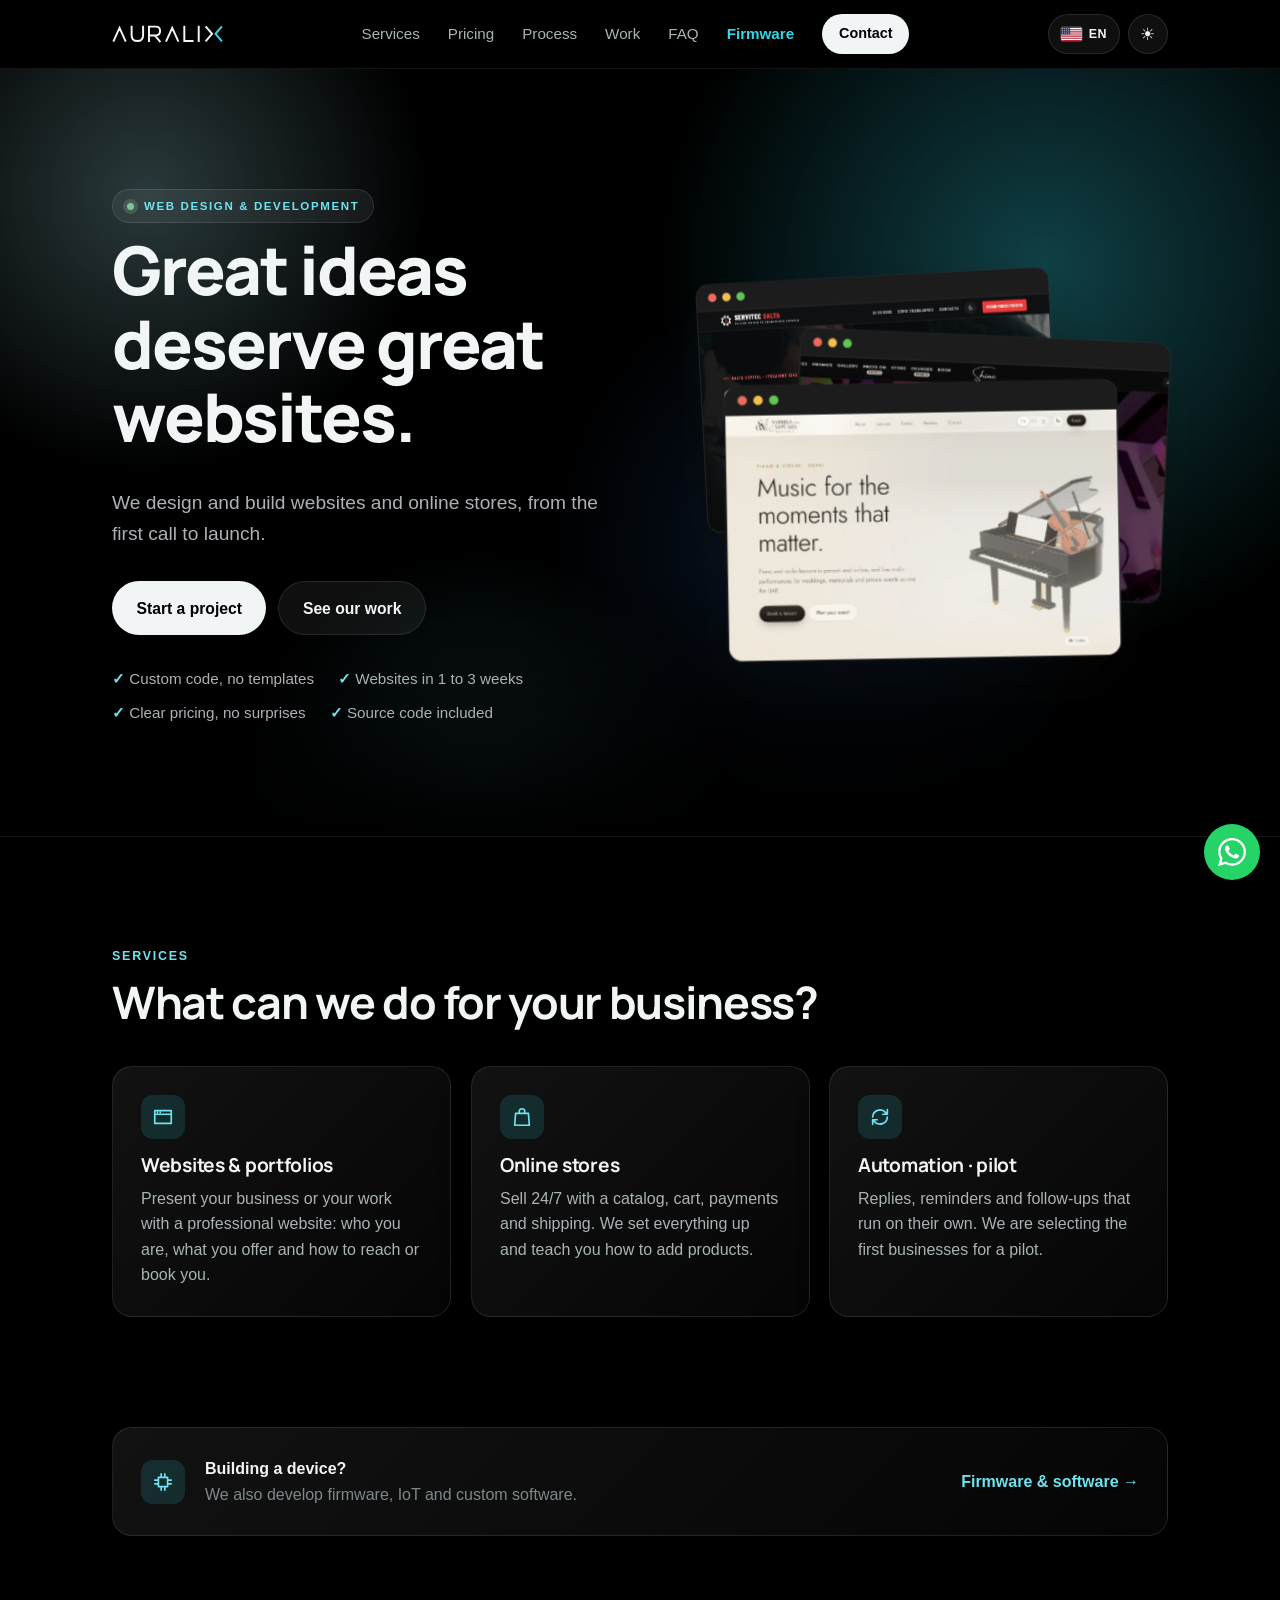
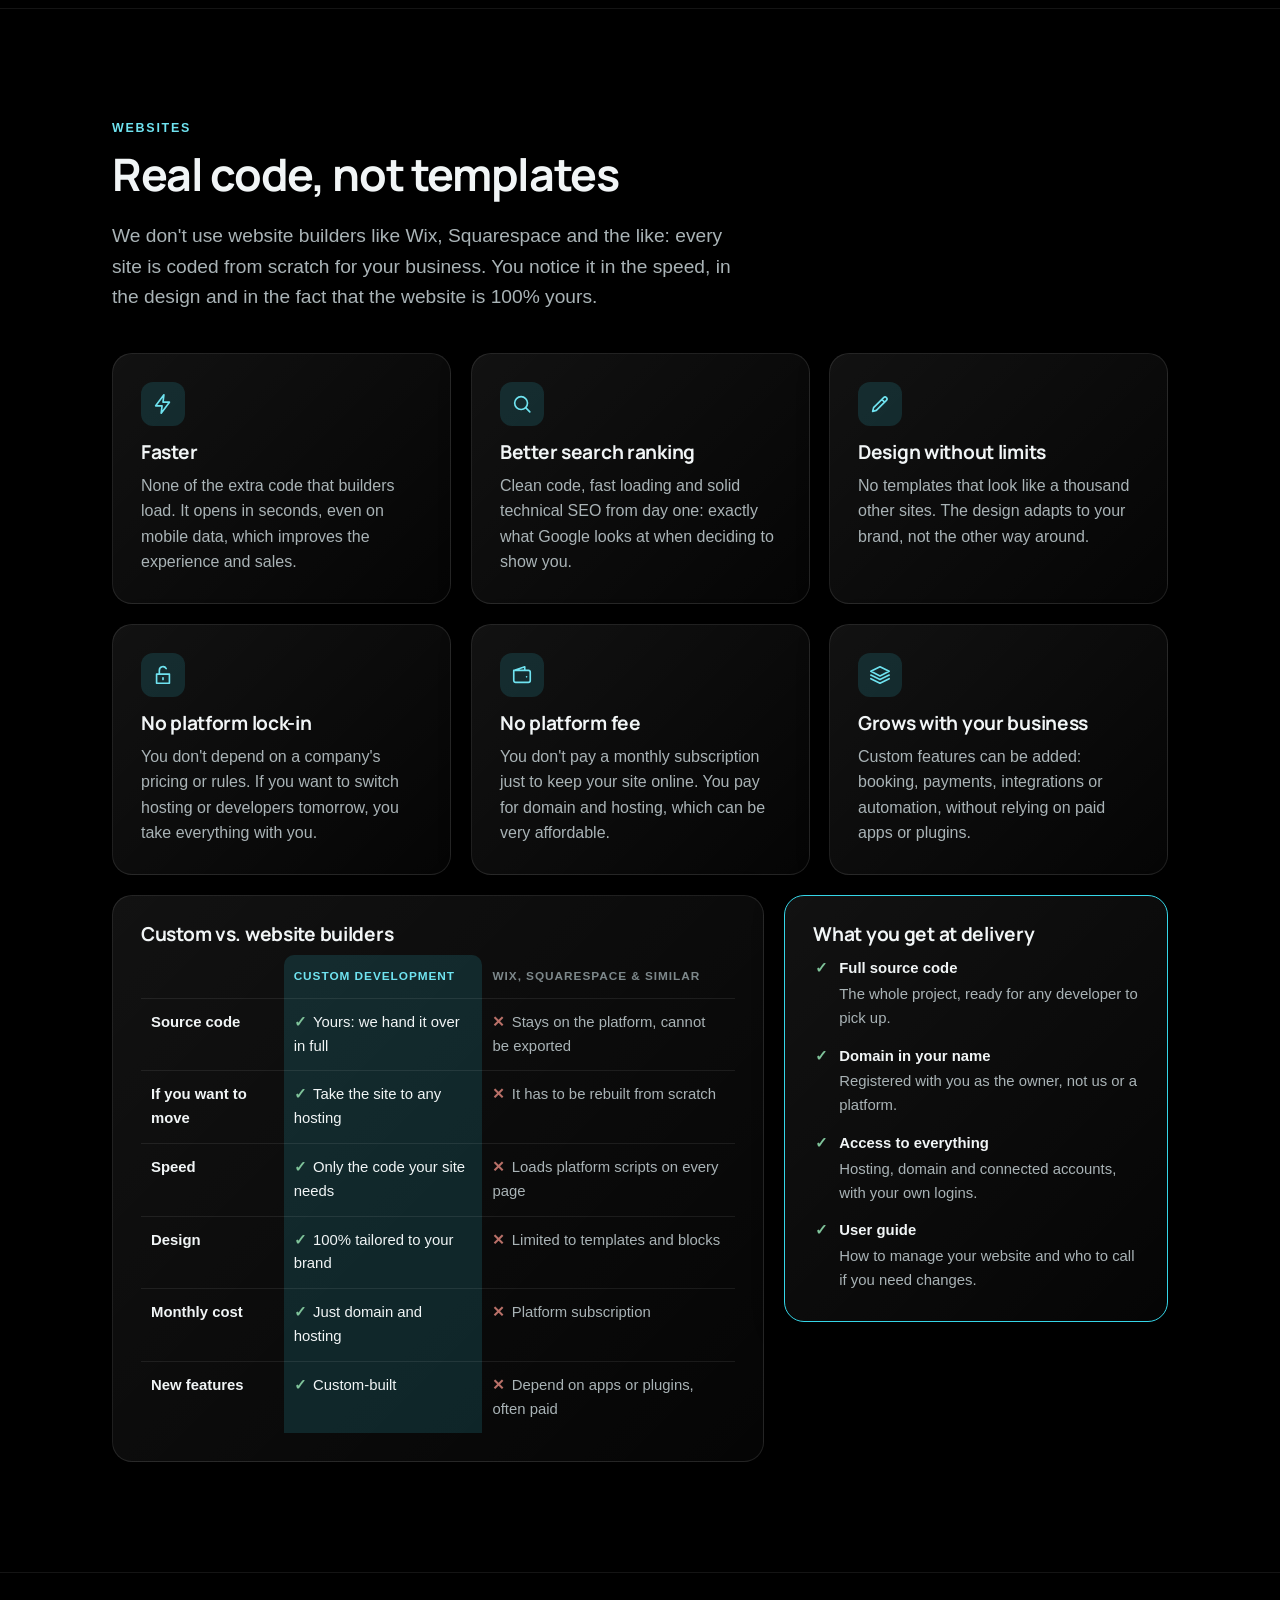
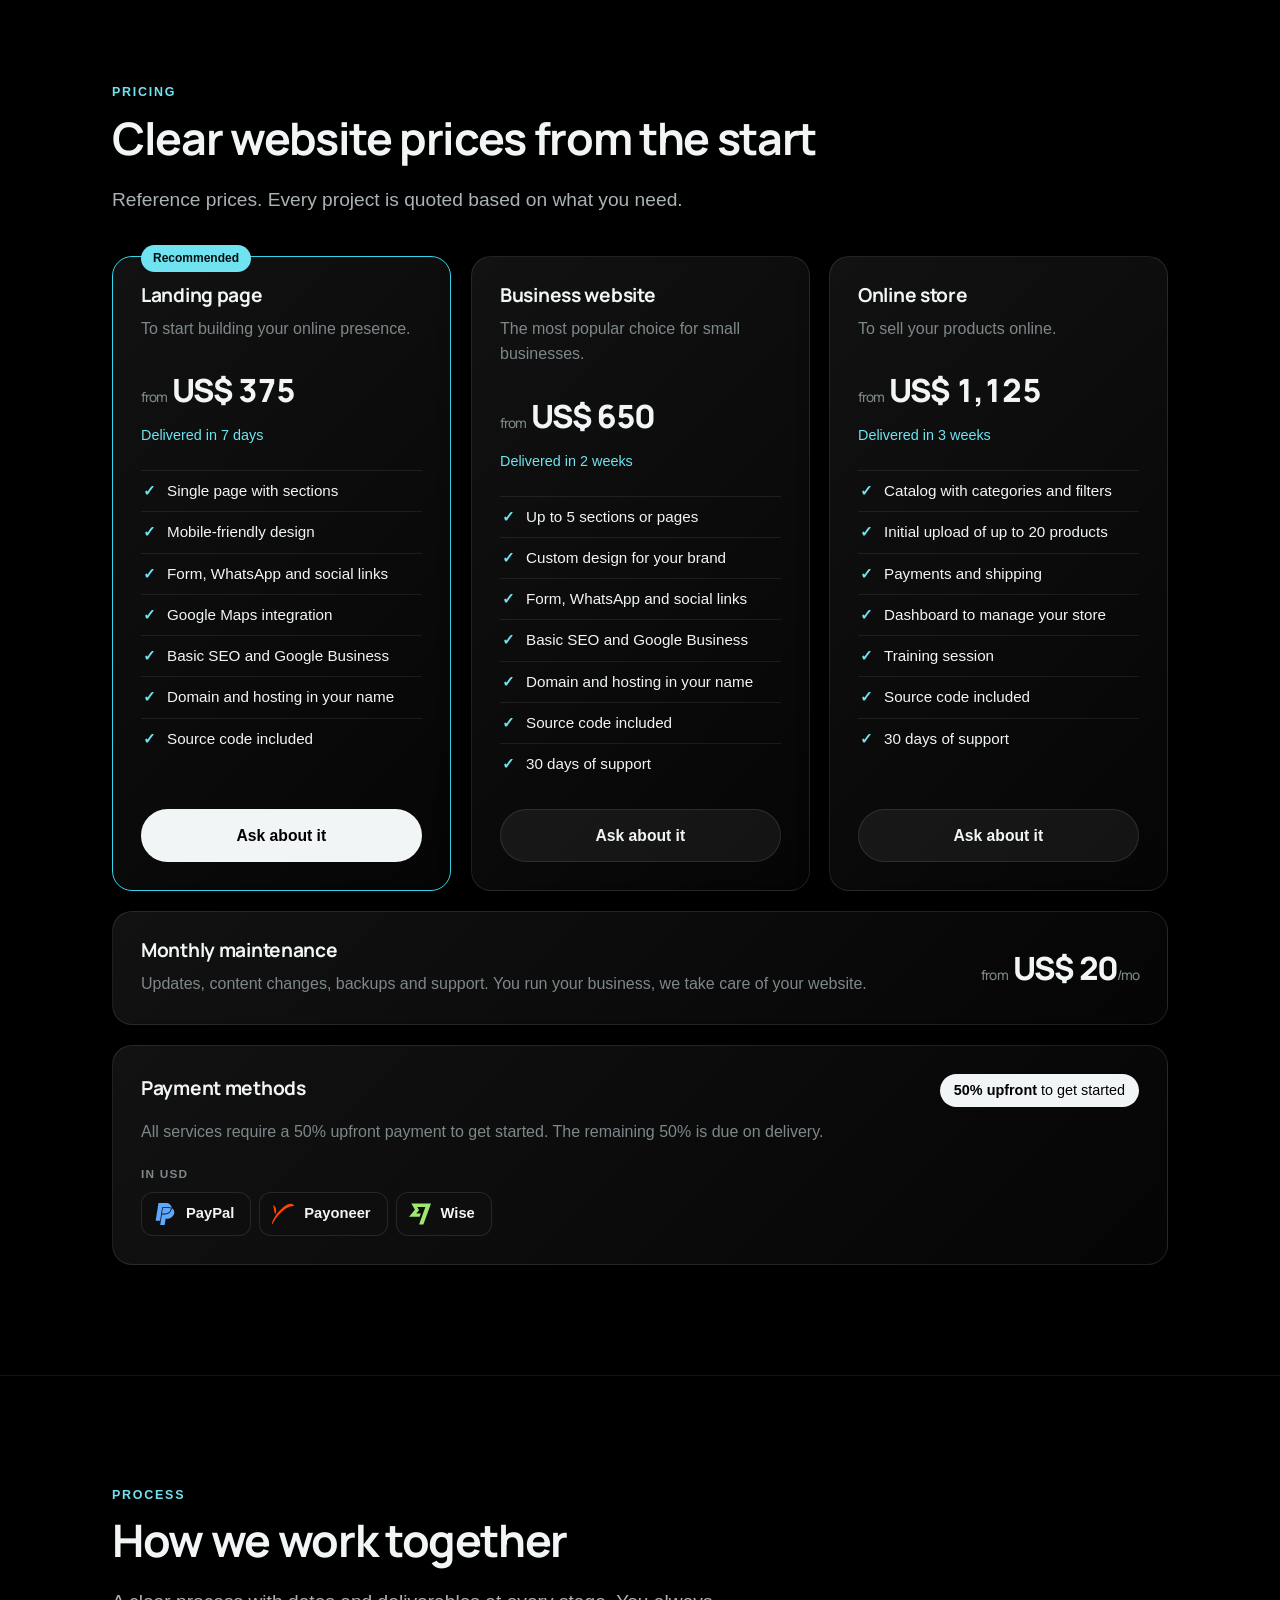
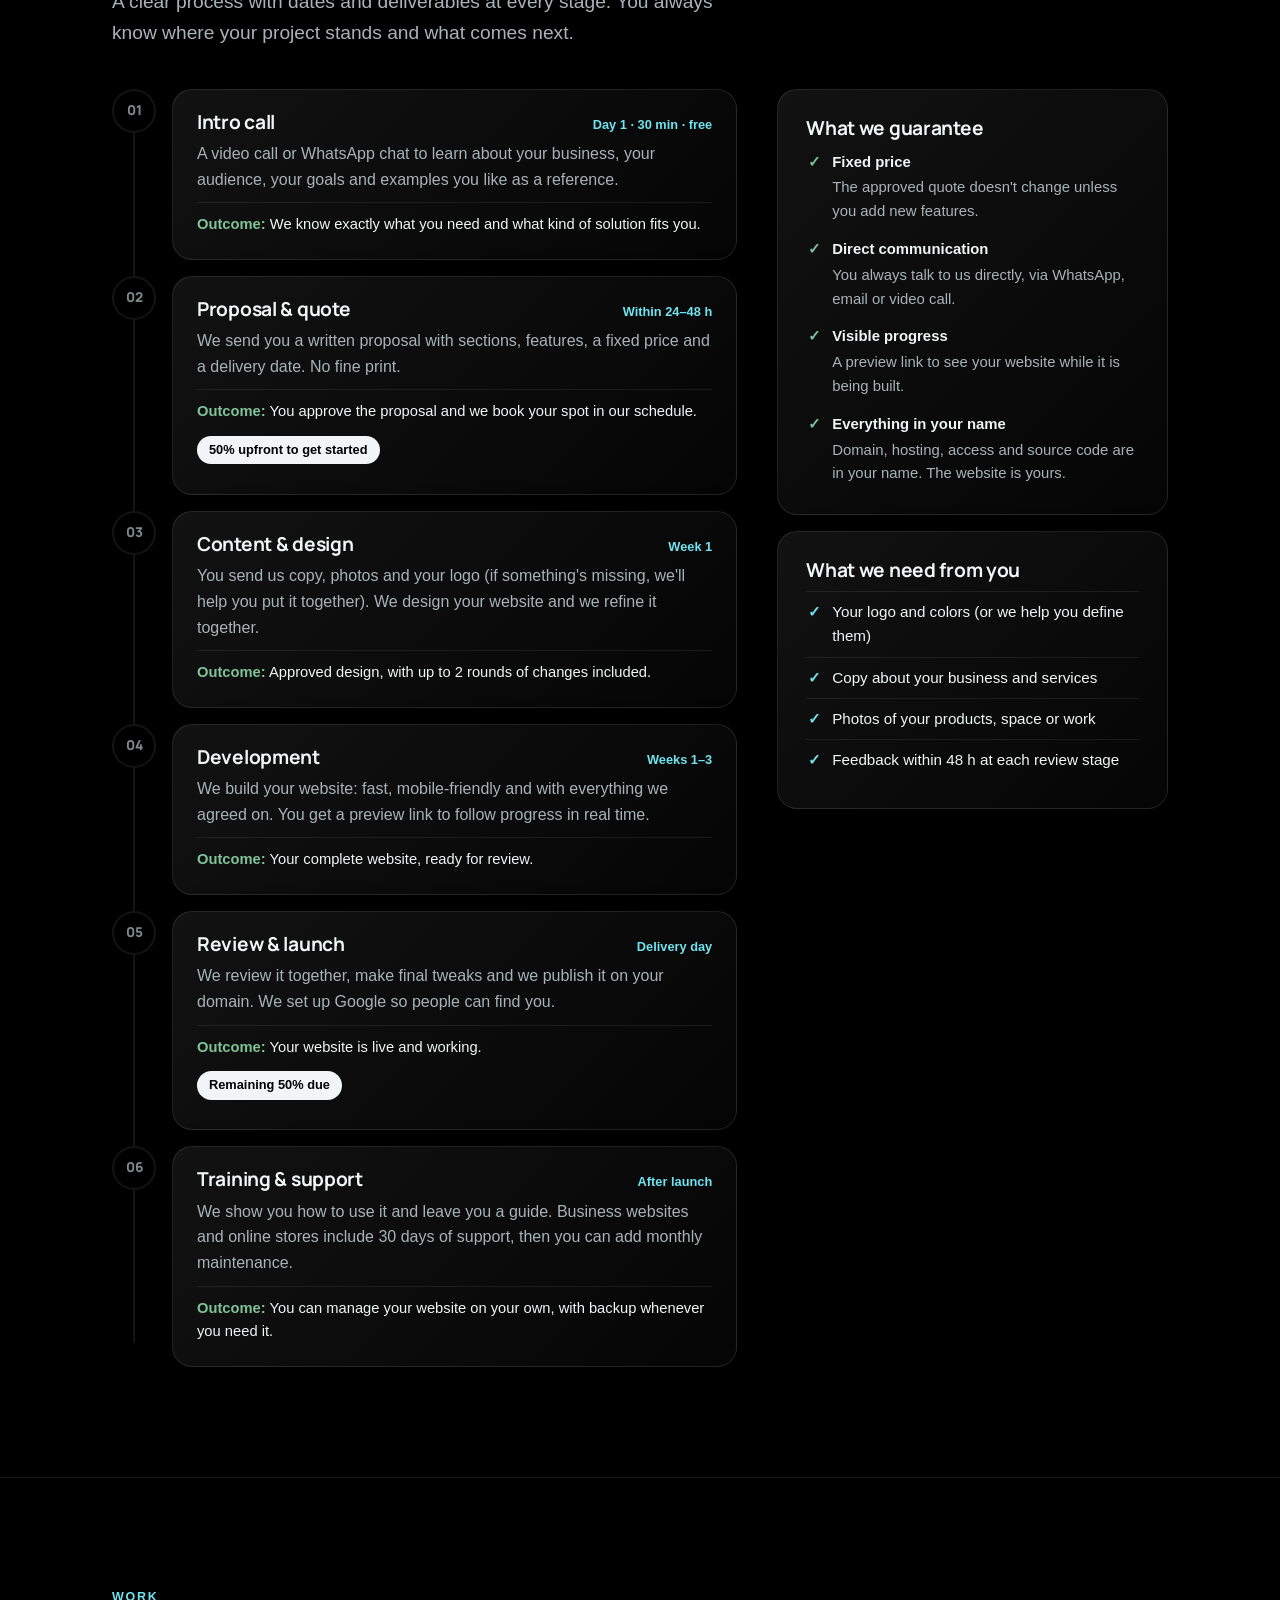
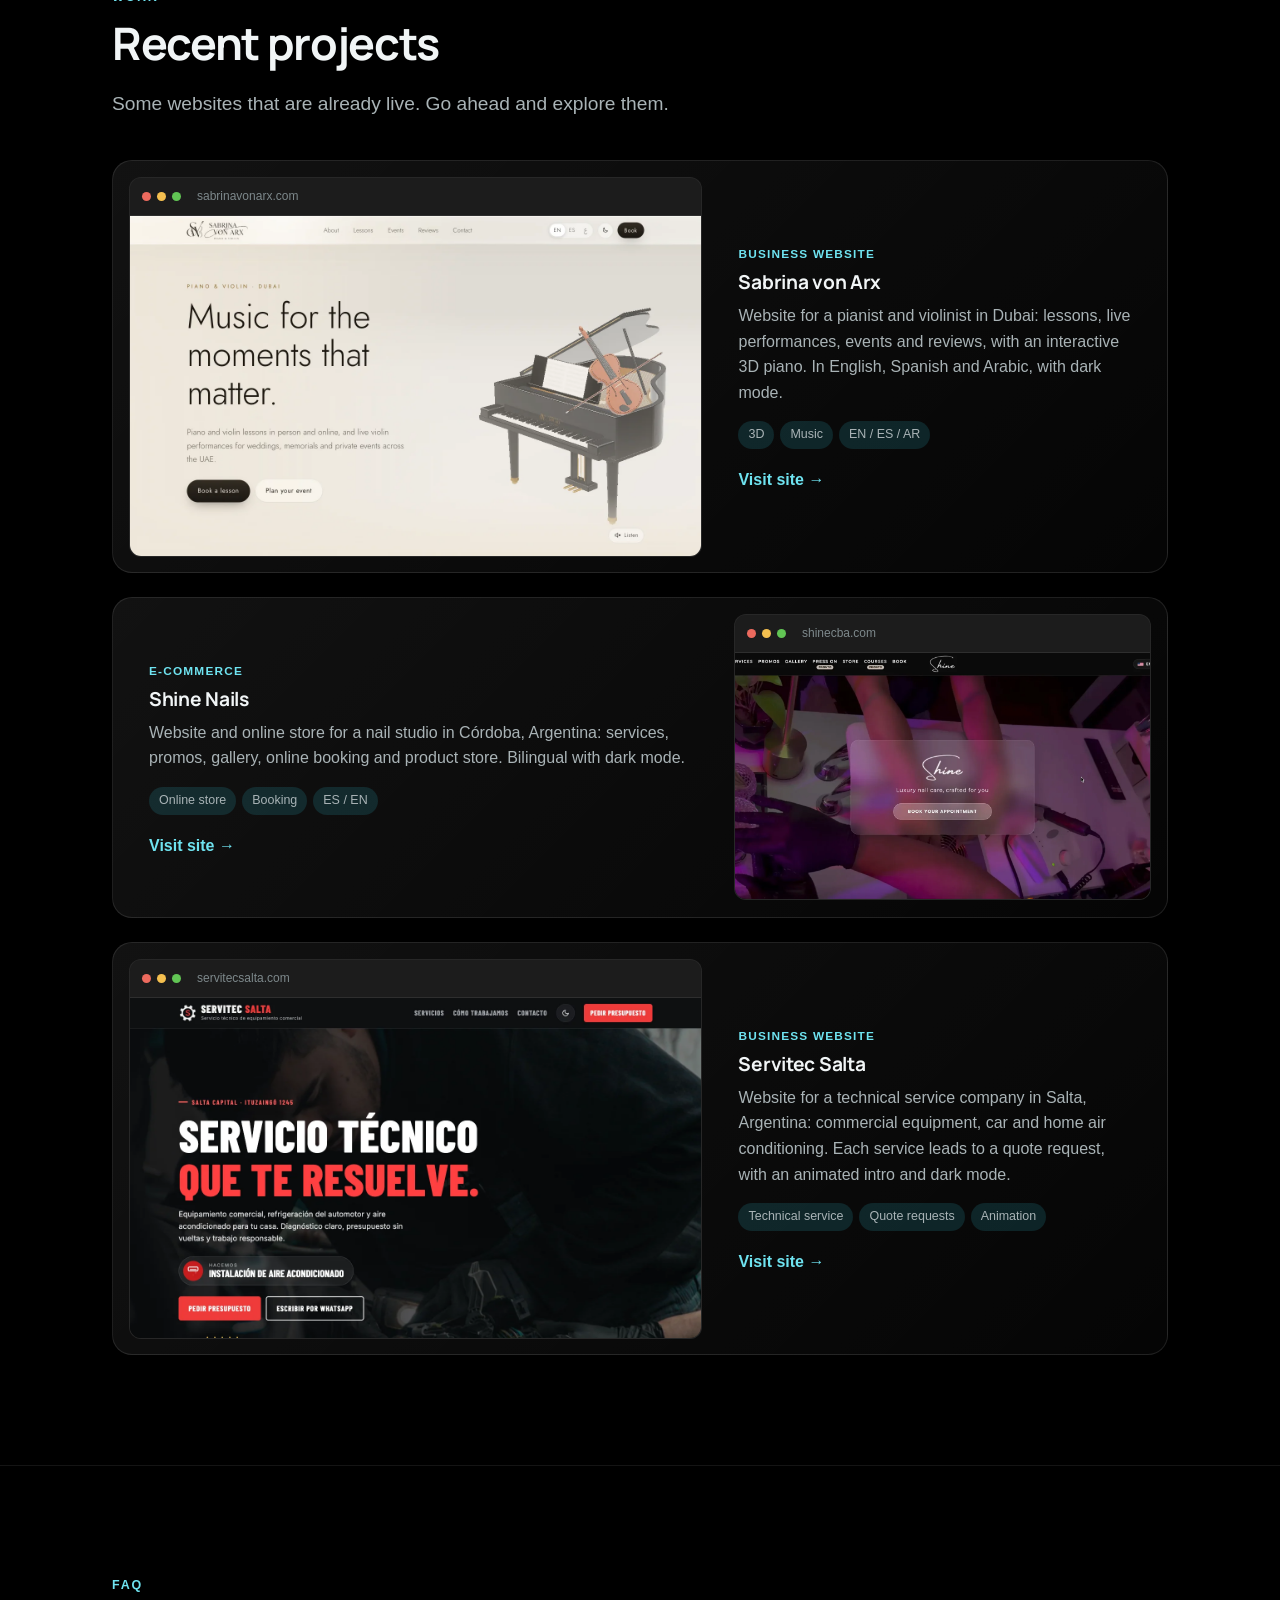
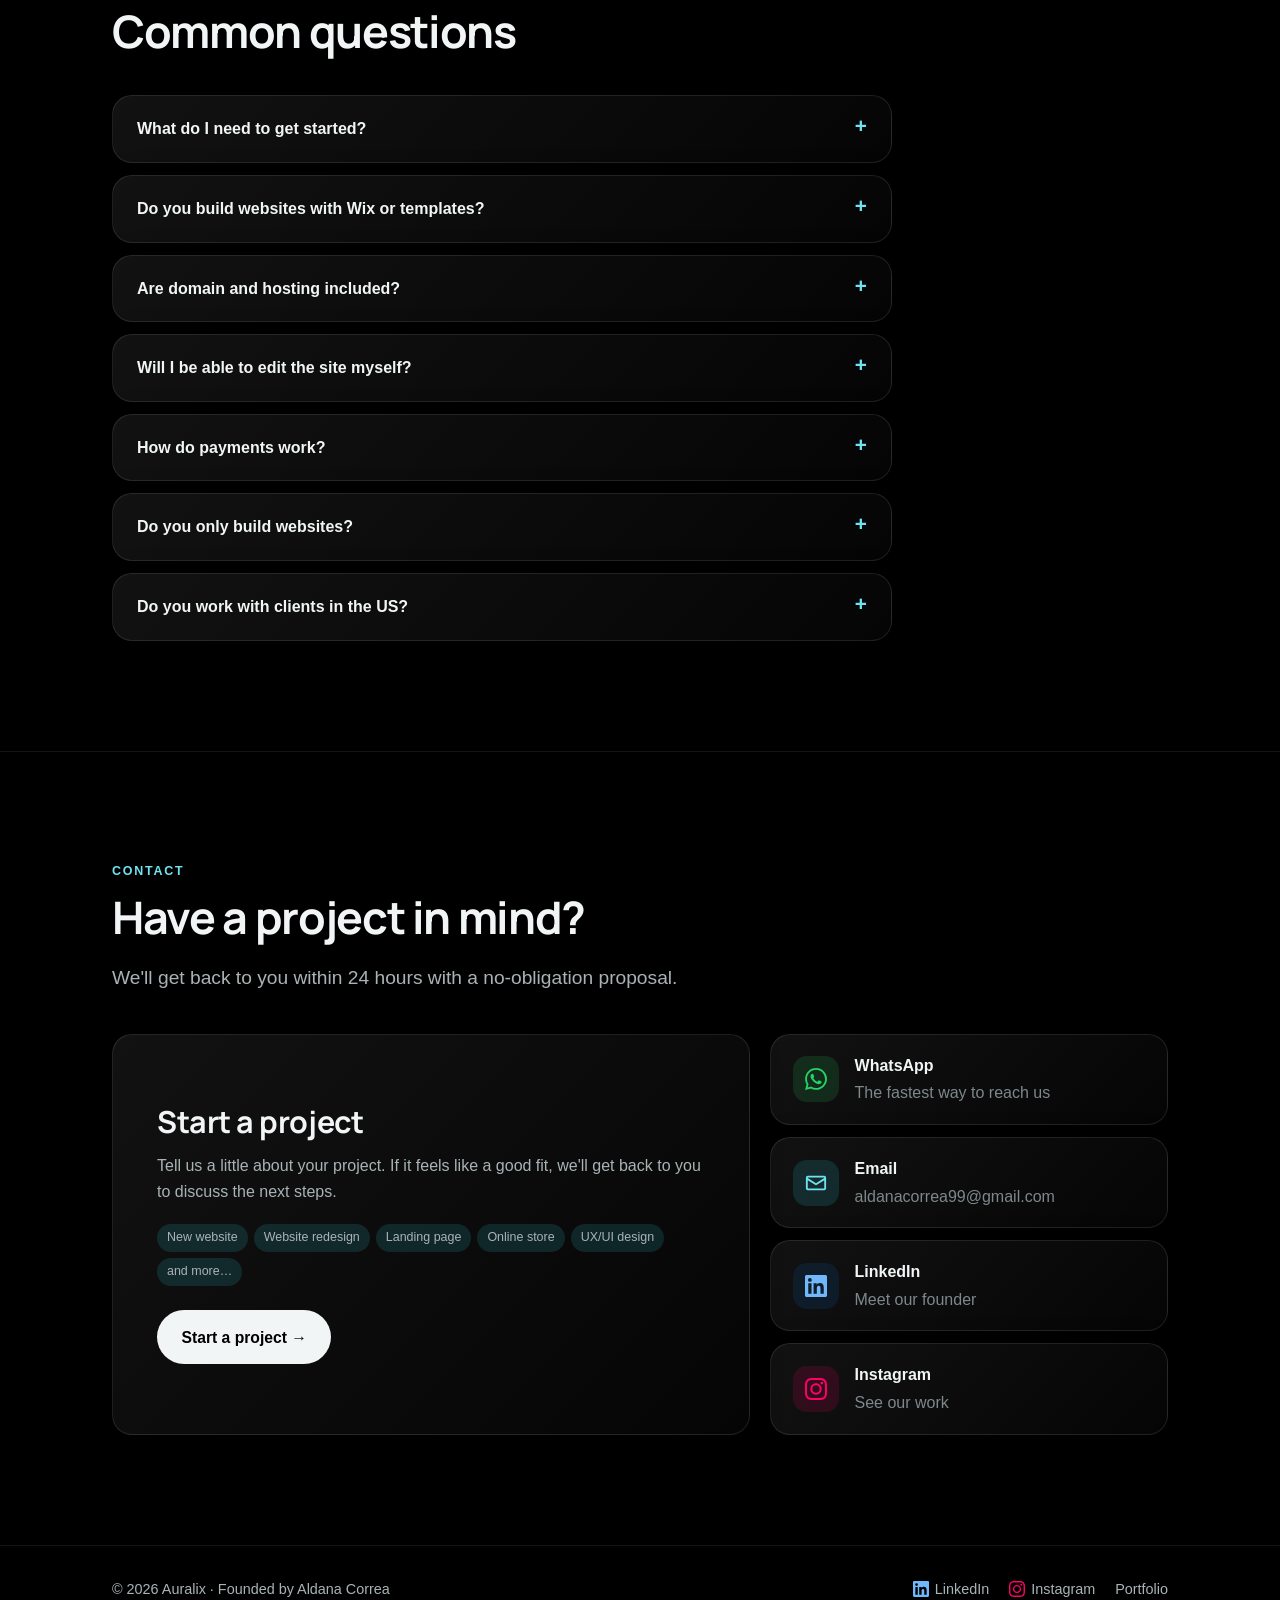
==== commit 8b33b7af: "Actualizar Auralix" ====
--- a/index.html
+++ b/index.html
@@ -20,9 +20,9 @@
     <link rel="preconnect" href="https://fonts.googleapis.com" />
     <link rel="preconnect" href="https://fonts.gstatic.com" crossorigin />
     <link href="https://fonts.googleapis.com/css2?family=Manrope:wght@500;600;700;800&display=swap" rel="stylesheet" />
-    <script type="module" crossorigin src="./assets/main-CSctCvey.js"></script>
-    <link rel="modulepreload" crossorigin href="./assets/CursorGlow-Cgd6zI-B.js">
-    <link rel="stylesheet" crossorigin href="./assets/CursorGlow-BMXMer4C.css">
+    <script type="module" crossorigin src="./assets/main-BWHLLsAQ.js"></script>
+    <link rel="modulepreload" crossorigin href="./assets/CursorGlow-BADmcxJS.js">
+    <link rel="stylesheet" crossorigin href="./assets/CursorGlow-B4wPSns4.css">
   </head>
   <body>
     <div id="root"></div>
--- a/assets/CursorGlow-B4wPSns4.css
+++ b/assets/CursorGlow-B4wPSns4.css
@@ -0,0 +1 @@
+:root{--bg:#f6f9fa;--bg-soft:#fff;--text-primary:#0b0f10;--text-secondary:#50595c;--text-tertiary:#6d777a;--accent:#0a8fa3;--accent-strong:#08707f;--accent-soft:#0a8fa31f;--on-accent:#fff;--glass-bg:linear-gradient(135deg, #ffffff8c, #ffffff52);--glass-bg-strong:#fff9;--glass-border:#0a8fa338;--glass-shadow:0 8px 30px #1a161214;--glass-shadow-hover:0 14px 40px #1a16121f;--divider:#1a16121a;--ok:#3f7d5a;--error:#b0463c;--radius:20px;--container:1120px;--lightningcss-light:initial;--lightningcss-dark: ;color-scheme:light}@media (prefers-color-scheme:dark){:root:not([data-theme=light]){--bg:#000;--bg-soft:#0e0e0e;--text-primary:#f1f5f6;--text-secondary:#a9b3b6;--text-tertiary:#7d888b;--accent:#35d6e8;--accent-strong:#6fe3f0;--accent-soft:#35d6e824;--on-accent:#001013;--glass-bg:linear-gradient(135deg, #ffffff12, #ffffff05);--glass-bg-strong:#ffffff0f;--glass-border:#ffffff1a;--glass-shadow:0 8px 30px #00000073;--glass-shadow-hover:0 14px 44px #0000008c;--divider:#ffffff14;--ok:#7fc39a;--error:#e58a80;--lightningcss-light: ;--lightningcss-dark:initial;color-scheme:dark}}:root[data-theme=dark]{--bg:#000;--bg-soft:#0e0e0e;--text-primary:#f1f5f6;--text-secondary:#a9b3b6;--text-tertiary:#7d888b;--accent:#35d6e8;--accent-strong:#6fe3f0;--accent-soft:#35d6e824;--on-accent:#001013;--glass-bg:linear-gradient(135deg, #ffffff12, #ffffff05);--glass-bg-strong:#ffffff0f;--glass-border:#ffffff1a;--glass-shadow:0 8px 30px #00000073;--glass-shadow-hover:0 14px 44px #0000008c;--divider:#ffffff14;--ok:#7fc39a;--error:#e58a80;--lightningcss-light: ;--lightningcss-dark:initial;color-scheme:dark}*,:before,:after{box-sizing:border-box}html{scroll-behavior:smooth;scroll-padding-top:80px}body{background:var(--bg);color:var(--text-primary);-webkit-font-smoothing:antialiased;margin:0;font-family:-apple-system,BlinkMacSystemFont,SF Pro Text,Inter,Segoe UI,Roboto,sans-serif;line-height:1.6;transition:background-color .35s,color .35s}h1,h2,h3,.brand,.price{font-family:Manrope,-apple-system,BlinkMacSystemFont,Segoe UI,sans-serif}h1,h2,h3{letter-spacing:-.03em;margin:0 0 .5em;line-height:1.1}h1{max-width:15ch;font-size:clamp(2.3rem,1.4rem + 3.6vw,4.2rem);font-weight:800}h2{font-size:clamp(1.8rem,1.3rem + 2vw,2.8rem);font-weight:700}h3{letter-spacing:-.015em;font-size:1.2rem;font-weight:700}p{color:var(--text-secondary);margin:0 0 1em}a{color:inherit;text-decoration:none}ul,ol{margin:0;padding:0;list-style:none}.hidden{display:none}.muted{color:var(--text-tertiary)}.container{width:100%;max-width:var(--container);margin:0 auto;padding:0 16px}@media (width>=768px){.container{padding:0 32px}}.eyebrow{text-transform:uppercase;letter-spacing:.14em;color:var(--accent-strong);margin-bottom:.8em;font-size:.78rem;font-weight:600}.lead{max-width:60ch;font-size:clamp(1.05rem,1rem + .3vw,1.2rem)}.btn{cursor:pointer;border:1px solid #0000;border-radius:999px;justify-content:center;align-items:center;padding:.85em 1.5em;font-family:inherit;font-size:.98rem;font-weight:600;transition:transform .2s,background-color .3s,box-shadow .3s;display:inline-flex}.btn:hover{transform:translateY(-2px)}.btn-primary:hover{box-shadow:0 10px 24px color-mix(in srgb, var(--text-primary) 22%, transparent)}.btn-ghost:hover{border-color:var(--accent)}.btn:focus-visible,.icon-btn:focus-visible,a:focus-visible,button:focus-visible{outline:2px solid var(--accent);outline-offset:3px}.btn:disabled{opacity:.6;cursor:wait;transform:none}.btn-primary{background:var(--text-primary);color:var(--bg)}.btn-ghost{background:var(--glass-bg-strong);border-color:var(--glass-border);color:var(--text-primary)}.btn-sm{padding:.5em 1.1em;font-size:.9rem}.btn-block{width:100%}.icon-btn{border:1px solid var(--glass-border);background:var(--glass-bg-strong);width:40px;height:40px;color:var(--text-primary);cursor:pointer;border-radius:50%;font-size:1.05rem}.header{z-index:50;background:color-mix(in srgb, var(--bg) 78%, transparent);-webkit-backdrop-filter:blur(14px);border-bottom:1px solid var(--divider);position:sticky;top:0}.header-inner{justify-content:space-between;align-items:center;gap:16px;height:68px;display:flex}.brand{letter-spacing:-.01em;align-items:center;gap:10px;font-size:1.1rem;font-weight:700;display:inline-flex}.brand svg{flex:none}.logo-accent{stroke:var(--accent)}.nav{align-items:center;gap:28px;font-size:.95rem;display:flex}.nav a:not(.btn){color:var(--text-secondary);transition:color .2s}.nav a:not(.btn):hover{color:var(--text-primary)}.header-actions{gap:8px;display:flex}.menu-btn{display:none}.lang-btn{letter-spacing:.04em;border-radius:999px;justify-content:center;align-items:center;gap:7px;width:auto;padding:0 12px;font-family:inherit;font-size:.78rem;font-weight:700;display:inline-flex}.flag{width:21px;height:14px;box-shadow:0 0 0 1px color-mix(in srgb, var(--text-primary) 18%, transparent);border-radius:3px;flex:none}@media (width<=860px){.menu-btn{display:inline-block}.nav{background:var(--bg);border-bottom:1px solid var(--divider);flex-direction:column;align-items:stretch;gap:4px;padding:12px 16px 20px;display:none;position:absolute;top:68px;left:0;right:0}.nav-open{display:flex}.nav a:not(.btn){padding:10px 4px}.nav .btn{margin-top:8px}}.cursor-glow{z-index:-1;pointer-events:none;aspect-ratio:1;background:radial-gradient(closest-side, #d98fa38c, #d9a9b461 32%, color-mix(in srgb, var(--accent) 20%, transparent) 62%, transparent);opacity:0;will-change:translate;border-radius:50%;width:min(44vw,640px);transition:opacity .8s,transform .8s;position:fixed;top:0;left:0;transform:translate(-50%,-50%)scale(.85)}.cursor-glow[data-active]{opacity:var(--glow-strength,1);transform:translate(-50%,-50%)scale(1)}.hero{padding:clamp(56px,10vw,120px) 0 clamp(56px,9vw,110px);position:relative;overflow:hidden}.hero-aurora{pointer-events:none;--aurora-1:color-mix(in srgb, var(--accent) 55%, transparent);--aurora-2:#3d8bff4d;--aurora-3:#a9e8f073;--aurora-4:color-mix(in srgb, var(--accent-strong) 30%, transparent);position:absolute;inset:0;overflow:hidden;-webkit-mask-image:linear-gradient(#000 65%,#0000);mask-image:linear-gradient(#000 65%,#0000)}.hero-aurora span{will-change:transform;border-radius:50%;animation:24s ease-in-out infinite alternate aurora-a;position:absolute}.hero-aurora span:first-child{aspect-ratio:1;background:radial-gradient(closest-side, var(--aurora-1), transparent);width:60vw;top:-25%;right:-12%}.hero-aurora span:nth-child(2){aspect-ratio:1;background:radial-gradient(closest-side, var(--aurora-2), transparent);width:46vw;animation-name:aurora-b;animation-duration:28s;top:25%;right:12%}.hero-aurora span:nth-child(3){aspect-ratio:1;background:radial-gradient(closest-side, var(--aurora-3), transparent);width:44vw;animation-name:aurora-c;animation-duration:32s;top:-20%;left:-10%}.hero-aurora span:nth-child(4){aspect-ratio:1;background:radial-gradient(closest-side, var(--aurora-4), transparent);width:38vw;animation-name:aurora-b;animation-duration:26s;animation-direction:alternate-reverse;bottom:-25%;left:18%}@keyframes aurora-a{0%{transform:translate(0)scale(1)}50%{transform:translate(-12%,10%)scale(1.12)}to{transform:translate(6%,18%)scale(.95)}}@keyframes aurora-b{0%{transform:translate(0)scale(1)}50%{transform:translate(14%,-12%)scale(.9)}to{transform:translate(-10%,8%)scale(1.15)}}@keyframes aurora-c{0%{transform:translate(0)scale(1.05)}50%{transform:translate(18%,14%)scale(.92)}to{transform:translate(8%,-6%)scale(1.1)}}.hero-aurora span{transition:translate .2s linear}.hero-aurora span:first-child{translate:calc(var(--mx,0) * -40px) calc(var(--my,0) * -30px)}.hero-aurora span:nth-child(2){translate:calc(var(--mx,0) * 55px) calc(var(--my,0) * 40px)}.hero-aurora span:nth-child(3){translate:calc(var(--mx,0) * -30px) calc(var(--my,0) * 25px)}.hero-aurora span:nth-child(4){translate:calc(var(--mx,0) * 35px) calc(var(--my,0) * -35px)}:root[data-theme=dark] .hero-aurora span{opacity:.55}:root[data-theme=dark] .cursor-glow{mix-blend-mode:screen;--glow-strength:.8}@media (prefers-color-scheme:dark){:root:not([data-theme=light]) .cursor-glow{mix-blend-mode:screen;--glow-strength:.8}:root:not([data-theme=light]) .hero-aurora span{opacity:.55}}.hero-inner{z-index:1;align-items:center;gap:clamp(40px,6vw,72px);display:grid;position:relative}@media (width>=960px){.hero-inner{grid-template-columns:1.05fr 1fr}}.pill{background:var(--glass-bg-strong);border:1px solid var(--glass-border);border-radius:999px;align-items:center;gap:10px;padding:7px 14px;font-size:.72rem;display:inline-flex}.dot{background:var(--ok);width:7px;height:7px;box-shadow:0 0 0 4px color-mix(in srgb, var(--ok) 22%, transparent);border-radius:50%}.cta-row{flex-wrap:wrap;gap:12px;margin:32px 0;display:flex}.highlights{color:var(--text-secondary);flex-wrap:wrap;gap:10px 24px;font-size:.95rem;display:flex}.highlights span{color:var(--accent-strong);font-weight:700}.hero-stack{aspect-ratio:5/4;transform-style:preserve-3d;transform:perspective(1200px) rotateX(var(--rx,0deg)) rotateY(var(--ry,0deg));transition:transform .6s cubic-bezier(.2,.7,.2,1);display:block;position:relative}.hero-stack[data-tilting]{transition:transform .12s linear}.hero-shot{background:var(--bg-soft);border:1px solid var(--glass-border);border-radius:14px;width:78%;margin:0;transition:transform .5s cubic-bezier(.2,.7,.2,1);animation:7s ease-in-out infinite float;position:absolute;overflow:hidden;box-shadow:0 24px 60px #14100c38}@keyframes float{50%{translate:0 -10px}}.hero-shot img{aspect-ratio:16/10;object-fit:cover;object-position:top;width:100%;display:block}.hero-shot-1{z-index:1;top:0;left:0;transform:translateZ(-70px)rotate(-3deg)}.hero-shot-2{z-index:2;animation-delay:-2.3s;top:18%;right:0;transform:translateZ(-10px)rotate(2.5deg)}.hero-shot-3{z-index:3;animation-delay:-4.6s;bottom:0;left:10%;transform:translateZ(60px)rotate(-1deg)}.hero-stack:hover .hero-shot-1{transform:translateZ(-110px)rotate(-5deg)translate(-14px,-10px)}.hero-stack:hover .hero-shot-2{transform:translateZ(0)rotate(4deg)translate(14px,-4px)}.hero-stack:hover .hero-shot-3{transform:translateZ(100px)rotate(0)translateY(8px)}.section{border-top:1px solid var(--divider);padding:clamp(56px,9vw,110px) 0}.section-head{margin-bottom:40px}.grid{gap:20px;display:grid}.grid-3{grid-template-columns:repeat(auto-fit,minmax(min(100%,280px),1fr))}.grid-4{grid-template-columns:repeat(auto-fit,minmax(min(100%,220px),1fr))}.card{background:var(--glass-bg);border:1px solid var(--glass-border);border-radius:var(--radius);box-shadow:var(--glass-shadow);-webkit-backdrop-filter:blur(14px);padding:28px;transition:box-shadow .3s,transform .3s,background .35s}.card p:last-child{margin-bottom:0}.service:hover,.package:hover{--lift:-4px;box-shadow:var(--glass-shadow-hover)}.card-icon{background:var(--accent-soft);width:44px;height:44px;color:var(--accent-strong);border-radius:12px;place-items:center;margin-bottom:16px;font-size:1.3rem;display:inline-grid}.custom-bottom{align-items:start;gap:20px;margin-top:20px;display:grid}@media (width>=960px){.custom-bottom{grid-template-columns:1.7fr 1fr}}.compare table{border-collapse:collapse;width:100%;margin-top:8px;font-size:.93rem}.compare th,.compare td{text-align:left;vertical-align:top;border-top:1px solid var(--divider);padding:12px 10px}.compare thead th{letter-spacing:.08em;text-transform:uppercase;color:var(--text-tertiary);border-top:0;font-size:.74rem;font-weight:700}.compare thead td{border-top:0}.compare tbody th{color:var(--text-primary);width:24%;font-weight:600}.compare td{color:var(--text-secondary)}.compare td.col-custom{color:var(--text-primary);background:var(--accent-soft)}.compare thead th.col-custom{color:var(--accent-strong);background:var(--accent-soft);border-radius:10px 10px 0 0}.compare .yes,.compare .no{width:1.3em;font-weight:700;display:inline-block}.compare .yes{color:var(--ok)}.compare .no{color:var(--error);opacity:.8}@media (width<=719px){.compare thead{display:none}.compare tr{border-top:1px solid var(--divider);padding:12px 0;display:block}.compare th,.compare td{border:0;width:auto;padding:4px 0;display:block}.compare tbody th{width:auto;margin-bottom:4px}.compare td.col-custom{background:0 0}.compare td:before{content:attr(data-label);letter-spacing:.06em;text-transform:uppercase;color:var(--text-tertiary);font-size:.72rem;font-weight:700;display:block}}.delivery-card{border-color:var(--accent)}.package{flex-direction:column;display:flex;position:relative}.package-featured{border-color:var(--accent);box-shadow:var(--glass-shadow-hover)}.badge{background:var(--accent-strong);color:var(--on-accent);border-radius:999px;padding:4px 12px;font-size:.75rem;font-weight:600;position:absolute;top:-12px;left:28px}.price{color:var(--text-primary);letter-spacing:-.03em;font-variant-numeric:tabular-nums;margin:8px 0 0;font-size:2rem;font-weight:800}.price-block{margin-bottom:8px}.price-was{color:var(--text-tertiary);font-variant-numeric:tabular-nums;align-items:center;gap:8px;margin:8px 0 -4px;font-size:.95rem;display:flex}.price-was s{text-decoration-thickness:1.5px}.off{background:color-mix(in srgb, var(--ok) 16%, transparent);color:var(--ok);border-radius:999px;padding:2px 8px;font-size:.75rem;font-weight:700}.promo-banner{background:color-mix(in srgb, var(--ok) 10%, var(--glass-bg-strong));border:1px solid color-mix(in srgb, var(--ok) 30%, transparent);color:var(--text-primary);border-radius:14px;flex-wrap:wrap;align-items:center;gap:6px 12px;margin:0 0 20px;padding:12px 18px;font-size:.95rem;display:flex}.promo-banner strong{color:var(--ok);text-transform:uppercase;letter-spacing:.08em;font-size:.78rem}.price-block .price-alt{color:var(--text-tertiary);font-variant-numeric:tabular-nums;margin:2px 0 0;font-size:.9rem}.maintenance .price-block{margin:0}@media (width>=640px){.maintenance .price-block{text-align:right}}.price-note{color:var(--text-tertiary);margin:20px 0 0;font-size:.85rem}.currency-toggle{background:var(--glass-bg-strong);border:1px solid var(--glass-border);border-radius:999px;gap:4px;margin-bottom:32px;padding:4px;display:inline-flex}.currency-toggle button{font:inherit;cursor:pointer;color:var(--text-secondary);background:0 0;border:0;border-radius:999px;padding:6px 18px;font-size:.88rem;font-weight:600;transition:background-color .25s,color .25s}.currency-toggle button[aria-pressed=true]{background:var(--text-primary);color:var(--bg)}.price small{color:var(--text-tertiary);font-size:.85rem;font-weight:500}.delivery{color:var(--accent-strong);font-size:.9rem;font-weight:500}.features{flex:1;margin:8px 0 24px}.features li{border-top:1px solid var(--divider);padding:8px 0 8px 26px;font-size:.95rem;position:relative}.features li:before{content:"✓";color:var(--accent-strong);font-weight:700;position:absolute;left:2px}.maintenance{align-items:center;gap:12px 32px;margin-top:20px;display:grid}@media (width>=640px){.maintenance{grid-template-columns:1fr auto}}.maintenance p.muted,.maintenance .price{margin:0}.process{align-items:start;gap:28px;display:grid}@media (width>=960px){.process{grid-template-columns:1.6fr 1fr;gap:40px}}.timeline{gap:16px;display:grid;position:relative}.timeline:before,.timeline:after{content:"";z-index:0;border-radius:2px;width:2px;position:absolute;top:24px;bottom:24px;left:21px}.timeline:before{background:var(--divider)}.timeline:after{background:linear-gradient(var(--accent), var(--accent-strong));transform-origin:top;transform:scaleY(var(--progress,0));box-shadow:0 0 12px color-mix(in srgb, var(--accent) 60%, transparent)}.timeline-step{z-index:1;grid-template-columns:44px 1fr;align-items:start;gap:16px;display:grid;position:relative}.timeline-num{z-index:1;background:var(--bg);border:2px solid var(--divider);width:44px;height:44px;color:var(--text-tertiary);border-radius:50%;place-items:center;font-family:Manrope,sans-serif;font-size:.85rem;font-weight:800;transition:background-color .4s,border-color .4s,color .4s,transform .4s cubic-bezier(.3,1.6,.5,1);display:grid;position:relative}.is-active .timeline-num{background:var(--accent-strong);border-color:var(--accent-strong);color:var(--on-accent);transform:scale(1.08)}.is-active .timeline-num:after{content:"";border:2px solid var(--accent);border-radius:50%;animation:1.2s ease-out forwards step-pulse;position:absolute;inset:-2px}@keyframes step-pulse{0%{opacity:.9;transform:scale(1)}to{opacity:0;transform:scale(1.9)}}.timeline-card{transition:border-color .4s,box-shadow .4s,transform .3s}.is-active .timeline-card{border-color:color-mix(in srgb, var(--accent) 55%, transparent)}.timeline-step:hover .timeline-card{box-shadow:var(--glass-shadow-hover);transform:translate(4px)}.timeline-card{padding:22px 24px}.timeline-head{flex-wrap:wrap;justify-content:space-between;align-items:baseline;gap:4px 12px;margin-bottom:6px;display:flex}.timeline-head h3{margin:0}.when{color:var(--accent-strong);white-space:nowrap;font-size:.8rem;font-weight:600}.timeline-card>p{margin-bottom:10px}.result{color:var(--text-primary);border-top:1px solid var(--divider);padding-top:10px;font-size:.92rem}.result strong{color:var(--ok)}.payment-step{background:var(--text-primary);color:var(--bg);border-radius:999px;padding:4px 12px;font-size:.8rem;font-weight:600;display:inline-block;position:relative;overflow:hidden;margin:2px 0 0!important}.payment-step:after{content:"";background:linear-gradient(100deg,#0000 30%,#ffffff73 50%,#0000 70%);position:absolute;inset:0;transform:translate(-120%)}.is-active .payment-step:after{animation:1.1s .3s shine}@keyframes shine{to{transform:translate(120%)}}.timeline-step.reveal{translate:28px}.timeline-step.reveal[data-visible]{translate:0}.stagger>li{opacity:0;transition:opacity .5s,translate .5s;translate:0 10px}[data-visible] .stagger>li{opacity:1;translate:0}[data-visible] .stagger>li:nth-child(2){transition-delay:.1s}[data-visible] .stagger>li:nth-child(3){transition-delay:.2s}[data-visible] .stagger>li:nth-child(4){transition-delay:.3s}.process-side{gap:16px;display:grid}@media (width>=960px){.process-side{position:sticky;top:92px}}.promises{gap:14px;margin-top:12px;display:grid}.promises li{color:var(--text-secondary);gap:2px;padding-left:26px;font-size:.93rem;display:grid;position:relative}.promises li:before{content:"✓";color:var(--ok);font-weight:700;position:absolute;top:0;left:2px}.promises strong{color:var(--text-primary)}.need-list{margin-bottom:0}.projects{gap:24px;display:grid}.project{padding:0;display:grid;overflow:hidden}@media (width>=860px){.project{grid-template-columns:1.35fr 1fr;align-items:center}.project:nth-child(2n) .browser{order:2}}.project:hover{box-shadow:var(--glass-shadow-hover)}.browser{border:1px solid var(--glass-border);background:var(--bg-soft);border-radius:12px;margin:16px;display:block;overflow:hidden}.browser img{aspect-ratio:16/9.5;object-fit:cover;object-position:top;width:100%;transition:transform .6s cubic-bezier(.2,.7,.2,1);display:block}a.browser:hover img{transform:scale(1.03)}.browser-bar{background:var(--glass-bg-strong);border-bottom:1px solid var(--divider);align-items:center;gap:6px;padding:9px 12px;display:flex}.browser-bar span{background:var(--divider);border-radius:50%;width:9px;height:9px}.browser-bar span:first-child{background:#ec6a5e}.browser-bar span:nth-child(2){background:#f4bf4f}.browser-bar span:nth-child(3){background:#61c554}.browser-bar em{color:var(--text-tertiary);white-space:nowrap;text-overflow:ellipsis;margin-left:10px;font-size:.75rem;font-style:normal;overflow:hidden}.project-body{padding:8px 28px 28px}@media (width>=860px){.project-body{padding:28px 36px 28px 20px}.project:nth-child(2n) .project-body{padding:28px 20px 28px 36px}}.chips{flex-wrap:wrap;gap:6px;margin:0 0 18px;display:flex}.chips li{background:var(--accent-soft);color:var(--text-secondary);border-radius:999px;padding:4px 10px;font-size:.78rem}.tag{letter-spacing:.1em;text-transform:uppercase;color:var(--accent-strong);margin-bottom:8px;font-size:.74rem;font-weight:700;display:inline-block}.link{color:var(--accent-strong);font-weight:600}blockquote{color:var(--text-primary);margin:0 0 16px;font-size:1.05rem}.faq{gap:12px;max-width:780px;display:grid}.faq-item{padding:20px 24px}.faq-item summary{cursor:pointer;justify-content:space-between;gap:16px;font-weight:600;list-style:none;display:flex}.faq-item summary::-webkit-details-marker{display:none}.faq-item summary:after{content:"+";color:var(--accent-strong);font-size:1.3rem;line-height:1;transition:transform .2s}.faq-item[open] summary:after{transform:rotate(45deg)}.faq-item p{margin:12px 0 0}.contact-grid{grid-template-columns:1fr;gap:20px;display:grid}@media (width>=860px){.contact-grid{grid-template-columns:1.6fr 1fr}}.form{gap:16px;display:grid}.form label{gap:6px;font-size:.9rem;font-weight:500;display:grid}.form input,.form select,.form textarea{font:inherit;border:1px solid var(--glass-border);background:var(--bg-soft);color:var(--text-primary);border-radius:12px;width:100%;padding:12px 14px}.form input:focus,.form select:focus,.form textarea:focus{outline:2px solid var(--accent);outline-offset:1px}.form-msg{margin:0;font-size:.92rem;font-weight:500}.form-msg.ok{color:var(--ok)}.form-msg.error{color:var(--error)}.contact-side{align-content:start;gap:12px;display:grid}.contact-link{align-items:center;gap:16px;padding:18px 22px;display:flex}.contact-link>span:last-child{gap:2px;min-width:0;display:grid}.contact-link .muted{overflow-wrap:anywhere}.contact-icon{background:color-mix(in srgb, var(--icon-bg,var(--accent)) 14%, transparent);border-radius:14px;flex:none;place-items:center;width:46px;height:46px;display:grid}.contact-icon-whatsapp{--icon-bg:#25d366}.contact-icon-linkedin{--icon-bg:#0a66c2}.contact-icon-instagram{--icon-bg:#ff0069}.contact-link:hover{box-shadow:var(--glass-shadow-hover);transform:translateY(-2px)}.start-card{flex-direction:column;justify-content:center;align-items:flex-start;padding:clamp(28px,4vw,44px);display:flex}.start-card h3{font-size:clamp(1.4rem,1.2rem + 1vw,1.9rem)}.start-card .chips{margin:4px 0 24px}.payments{margin-top:20px}.payments-head{flex-wrap:wrap;justify-content:space-between;align-items:baseline;gap:8px 16px;display:flex}.payments-head h3{margin:0}.deposit{background:var(--text-primary);color:var(--bg);border-radius:999px;margin:0;padding:5px 14px;font-size:.9rem}.payments>.muted{margin:12px 0 20px}.pay-groups{gap:16px;display:grid}@media (width>=760px){.pay-groups{grid-template-columns:1.4fr 1fr}}.pay-cur{letter-spacing:.1em;text-transform:uppercase;color:var(--text-tertiary);margin-bottom:8px;font-size:.74rem;font-weight:700;display:block}.pay-list{flex-wrap:wrap;gap:8px;display:flex}.pay-chip{background:var(--bg-soft);border:1px solid var(--glass-border);border-radius:12px;align-items:center;gap:10px;padding:9px 16px 9px 12px;font-size:.92rem;font-weight:600;display:inline-flex}.brand-icon{fill:var(--icon);flex:none}:root[data-theme=dark] .brand-icon{fill:var(--icon-dark)}@media (prefers-color-scheme:dark){:root:not([data-theme=light]) .brand-icon{fill:var(--icon-dark)}}.project-dialog{border:1px solid var(--glass-border);background:var(--bg);width:min(760px,100% - 24px);max-height:calc(100dvh - 24px);color:var(--text-primary);overscroll-behavior:contain;border-radius:24px;margin:auto;padding:0;box-shadow:0 30px 80px #0000004d}.project-dialog::backdrop{-webkit-backdrop-filter:blur(6px);background:#0f0c0a80}.project-dialog[open]{animation:.3s cubic-bezier(.2,.7,.2,1) dialog-in}@keyframes dialog-in{0%{opacity:0;transform:translateY(16px)scale(.98)}}.dialog-inner{padding:clamp(20px,4vw,40px)}.dialog-head{justify-content:space-between;align-items:flex-start;gap:16px;margin-bottom:24px;display:flex}.dialog-head h2{margin-bottom:.3em}.dialog-head .lead{margin:0;font-size:1rem}.dialog-head .icon-btn{flex:none}.project-form{gap:22px}.form-row{gap:16px;display:grid}@media (width>=640px){.form-row{grid-template-columns:1fr 1fr}}.form fieldset{border:0;min-width:0;margin:0;padding:0}.form legend{margin-bottom:10px;padding:0;font-size:.9rem;font-weight:500}.check-grid{grid-template-columns:repeat(auto-fill,minmax(min(100%,210px),1fr));gap:8px;display:grid}.radio-row{flex-wrap:wrap;gap:8px;display:flex}.form .check{font-weight:500;display:block;position:relative}.form .check input{opacity:0;width:1px;height:1px;position:absolute}.check span{cursor:pointer;border:1px solid var(--glass-border);background:var(--bg-soft);border-radius:12px;align-items:center;gap:10px;height:100%;padding:10px 14px;font-size:.9rem;line-height:1.3;transition:border-color .2s,background-color .2s;display:flex}.check span:before{content:"";border:1.5px solid var(--text-tertiary);width:16px;height:16px;color:var(--on-accent);border-radius:5px;flex:none;place-items:center;font-size:11px;display:grid}.check input[type=radio]+span:before{border-radius:50%}.check input:checked+span{border-color:var(--accent-strong);background:var(--accent-soft)}.check input:checked+span:before{content:"✓";background:var(--accent-strong);border-color:var(--accent-strong)}.check input[type=radio]:checked+span:before{content:"";box-shadow:inset 0 0 0 3px var(--bg-soft)}.check input:focus-visible+span{outline:2px solid var(--accent);outline-offset:2px}.check:hover span{border-color:var(--accent)}.form-fine{color:var(--text-tertiary);margin:0;font-size:.85rem}.form-done{text-align:center;padding:24px 0 8px}.form-done-icon{background:var(--accent-soft);width:56px;height:56px;color:var(--ok);border-radius:50%;place-items:center;margin:0 auto 16px;font-size:1.6rem;display:grid}.footer{border-top:1px solid var(--divider);padding:32px 0 96px;font-size:.9rem}.footer-inner{flex-wrap:wrap;justify-content:space-between;gap:12px;display:flex}.footer p{margin:0}.footer nav{color:var(--text-secondary);gap:20px;display:flex}.footer nav a{align-items:center;gap:6px;display:inline-flex}.footer nav a:hover{color:var(--text-primary)}.wa-float{z-index:60;color:#fff;background:#25d366;border-radius:50%;place-items:center;width:56px;height:56px;transition:transform .2s;display:grid;position:fixed;bottom:20px;right:20px;box-shadow:0 8px 24px #0003}.wa-float:hover{transform:scale(1.06)}.reveal{opacity:0;transition:opacity .6s,translate .6s,transform .3s,box-shadow .3s;translate:0 18px}.reveal[data-visible]{opacity:1;translate:0}.grid>.reveal:nth-child(2){transition-delay:80ms,80ms,0s,0s}.grid>.reveal:nth-child(3){transition-delay:.16s,.16s,0s,0s}.grid>.reveal:nth-child(4){transition-delay:.24s,.24s,0s,0s}.tilt{transform:perspective(900px) rotateX(var(--rx,0deg)) rotateY(var(--ry,0deg)) translateY(var(--lift,0px));will-change:transform;transition:opacity .6s,translate .6s,transform .6s cubic-bezier(.2,.7,.2,1),box-shadow .3s,background .35s;position:relative}.tilt[data-tilting]{transition:opacity .6s,translate .6s,transform .12s linear,box-shadow .3s}.tilt:after{content:"";border-radius:inherit;pointer-events:none;background:radial-gradient(circle at var(--gx,50%) var(--gy,50%), #ffffff59, transparent 55%);opacity:0;z-index:2;transition:opacity .3s;position:absolute;inset:0}:root[data-theme=dark] .tilt:after{background:radial-gradient(circle at var(--gx,50%) var(--gy,50%), #ffffff17, transparent 55%)}@media (prefers-color-scheme:dark){:root:not([data-theme=light]) .tilt:after{background:radial-gradient(circle at var(--gx,50%) var(--gy,50%), #ffffff17, transparent 55%)}}.tilt[data-tilting]:after{opacity:1}@media (prefers-reduced-motion:reduce){*{scroll-behavior:auto!important;transition:none!important}.reveal{opacity:1;translate:none}.tilt,.hero-stack{transform:none}.hero-shot,.hero-aurora span,.is-active .timeline-num:after,.is-active .payment-step:after{animation:none}.stagger>li{opacity:1;translate:none}}.hero h1{text-wrap:balance}.chip-click{counter-reset:none;grid-template-columns:repeat(auto-fit,minmax(min(100%,280px),1fr));gap:20px;display:grid}.chip-click .card{flex-direction:column;align-items:flex-start;display:flex}.chip-click .chips{margin-top:auto;padding-top:8px}.price-note{margin:16px 0}@media (width>=960px){.chip-click>li{position:relative}.chip-click>li:not(:last-child):after{content:"›";color:var(--accent);font-size:1.5rem;line-height:1;position:absolute;top:50%;right:-16px;translate:0 -50%}}.fw-featured{border-color:var(--accent);gap:28px;margin-bottom:20px;display:grid}.fw-featured .link{margin-top:16px;display:inline-block}.fw-flow{counter-reset:fw;align-content:center;gap:0;display:grid}.fw-flow li{counter-increment:fw;padding:0 0 20px 44px;display:grid;position:relative}.fw-flow li:last-child{padding-bottom:0}.fw-flow li:before{content:counter(fw);z-index:1;background:var(--accent);width:28px;height:28px;color:var(--on-accent);border-radius:50%;place-items:center;font-size:.8rem;font-weight:700;display:grid;position:absolute;top:0;left:0}.fw-flow li:not(:last-child):after{content:"";background:var(--accent-soft);width:2px;position:absolute;top:28px;bottom:0;left:13px}.fw-flow span{color:var(--text-secondary);font-size:.92rem}.fw-grid .card{flex-direction:column;align-items:flex-start;display:flex}.fw-grid .chips{margin-top:auto;padding-top:8px}.fw-cta{flex-wrap:wrap;justify-content:space-between;align-items:center;gap:16px;margin:28px 0 0;display:flex}.fw-cta span{color:var(--text-primary);font-size:1.1rem;font-weight:600}@media (width>=900px){.fw-featured{grid-template-columns:1.4fr 1fr}}@media (width<=980px) and (width>=861px){.nav{gap:16px;font-size:.88rem}}.cross-link{flex-wrap:wrap;align-items:center;gap:12px 20px;margin:0 0 clamp(40px,6vw,72px);display:flex}.cross-link .card-icon{margin:0}.cross-link>span:nth-child(2){flex:220px;display:grid}.cross-link:hover{border-color:var(--accent)}.fw-hero-chip{justify-self:center;width:100%;max-width:420px}.fw-traces{stroke:color-mix(in srgb, var(--accent) 45%, transparent)}.fw-pads{fill:var(--accent)}.fw-chip{fill:var(--bg-soft);stroke:var(--accent)}.fw-chip-a{stroke:var(--text-primary)}.fw-chip-b{stroke:var(--accent)}main>.container>.maintenance{margin:0 0 20px}.lang-menu{position:relative}.lang-options{z-index:60;background:var(--bg-soft);border:1px solid var(--glass-border);min-width:158px;box-shadow:var(--glass-shadow-hover);border-radius:14px;padding:6px;position:absolute;top:calc(100% + 8px);right:0}.lang-options button{width:100%;color:var(--text-primary);font:inherit;text-align:left;cursor:pointer;background:0 0;border:0;border-radius:9px;align-items:center;gap:10px;padding:10px 12px;font-size:.92rem;display:flex}.lang-options button:hover{background:var(--accent-soft)}.lang-options button[aria-current]{color:var(--accent-strong);font-weight:700}@media (width<=430px){.lang-options{left:50%;right:auto;translate:-50%}}.nav a.nav-highlight:not(.btn){color:var(--accent);font-weight:600}.nav a.nav-highlight:not(.btn):hover,:root[data-theme=light] .nav a.nav-highlight:not(.btn){color:var(--accent-strong)}
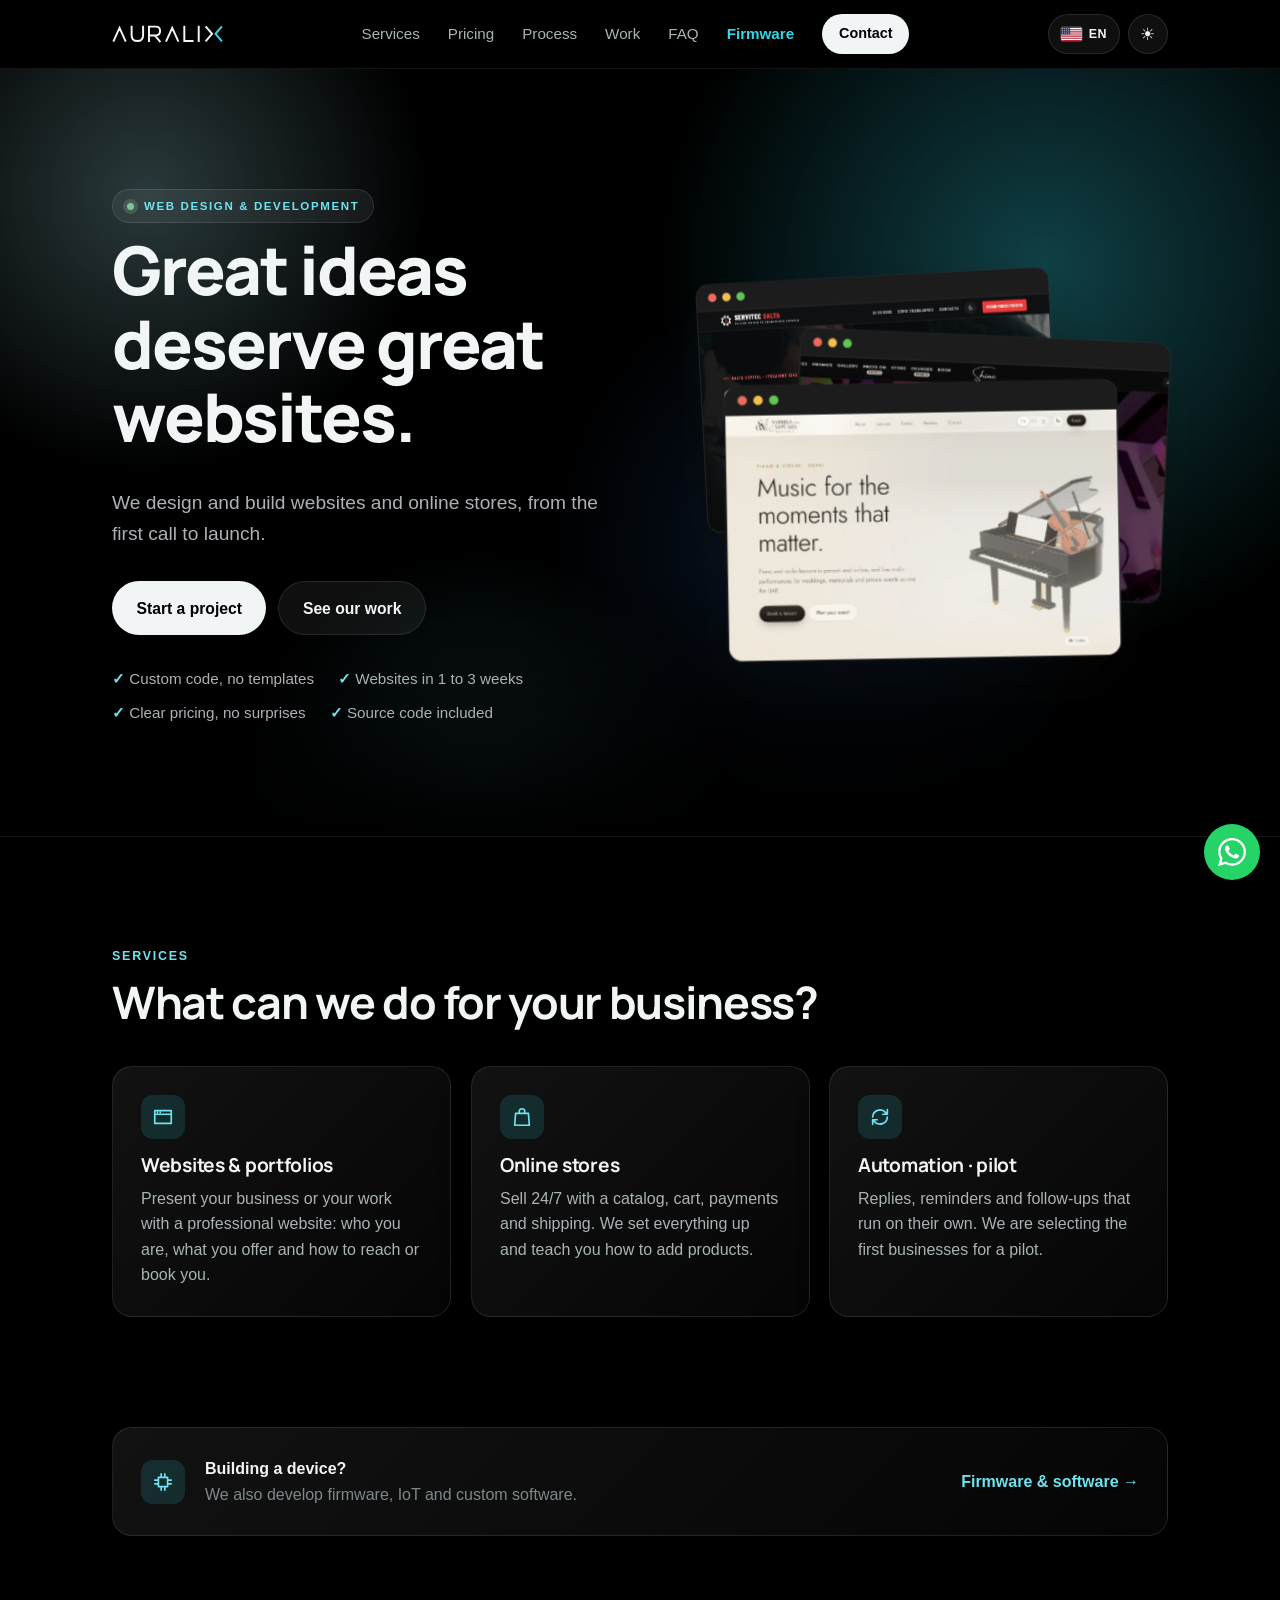
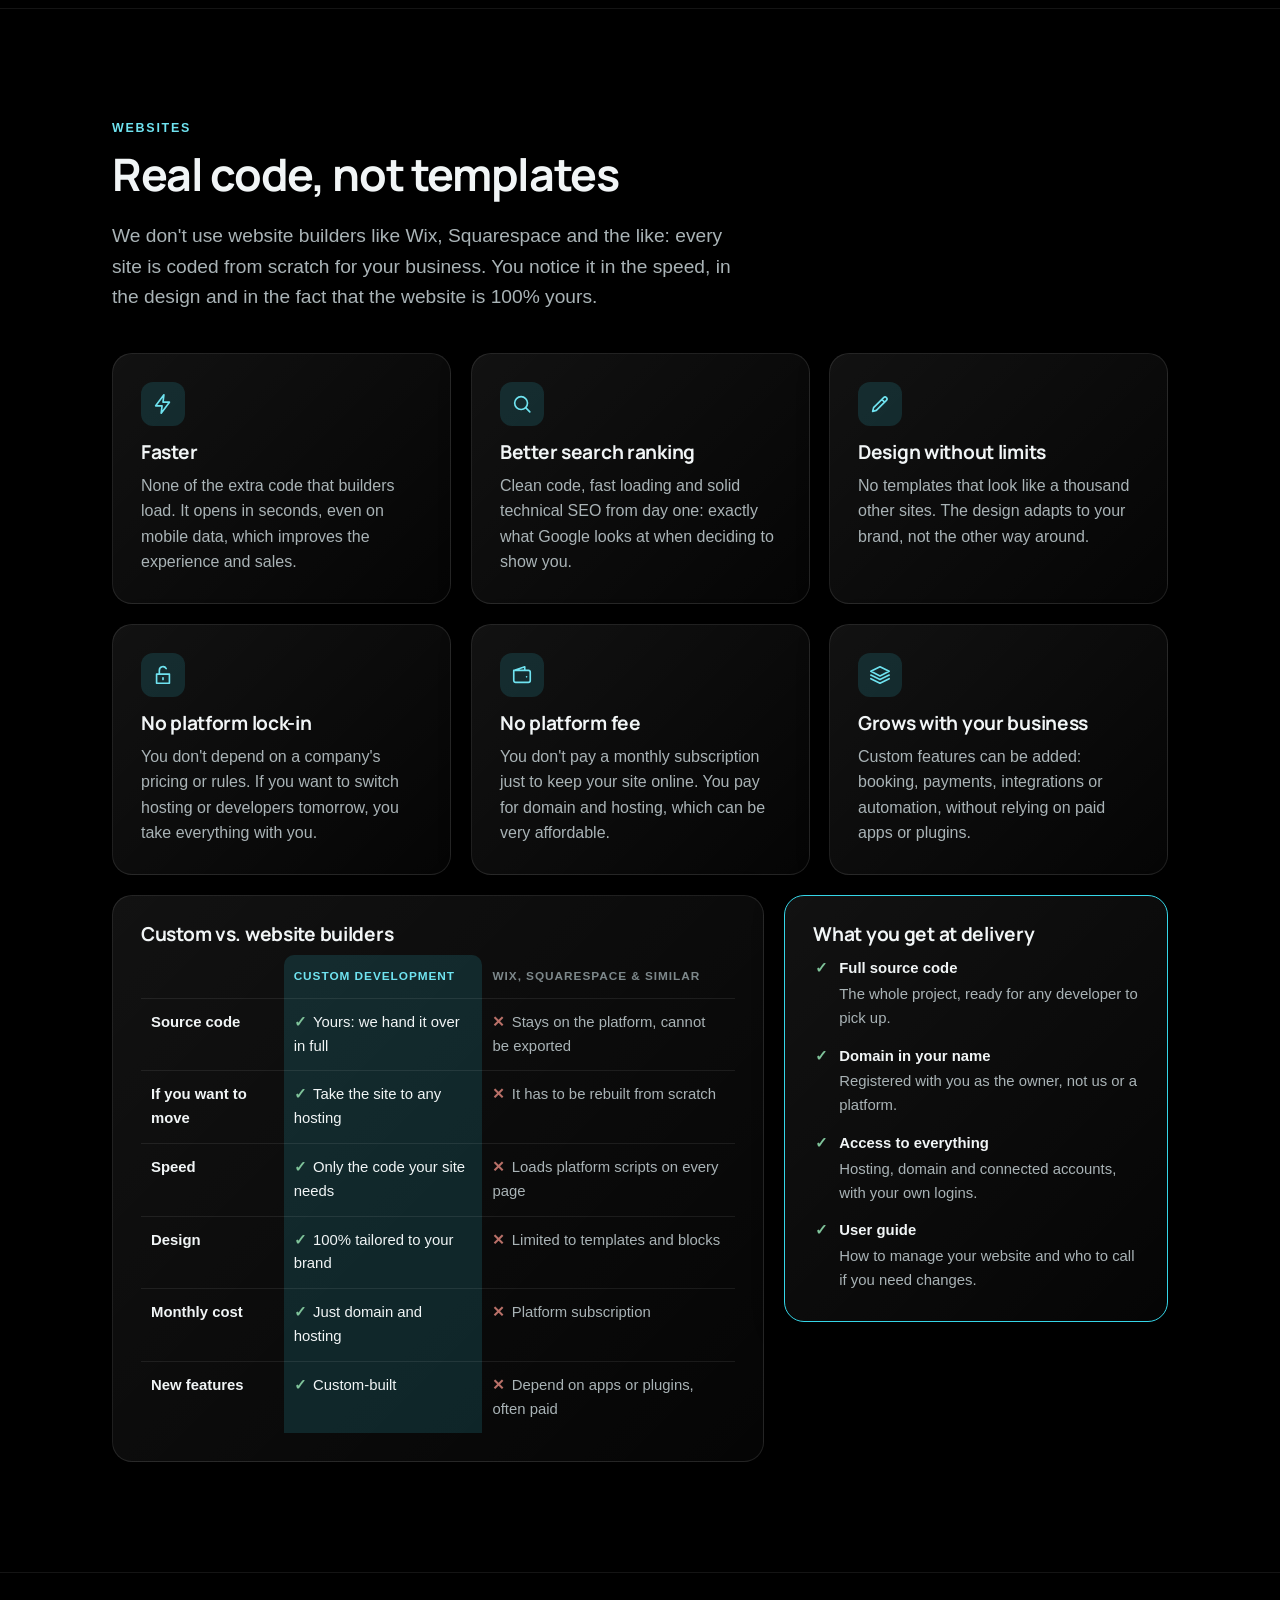
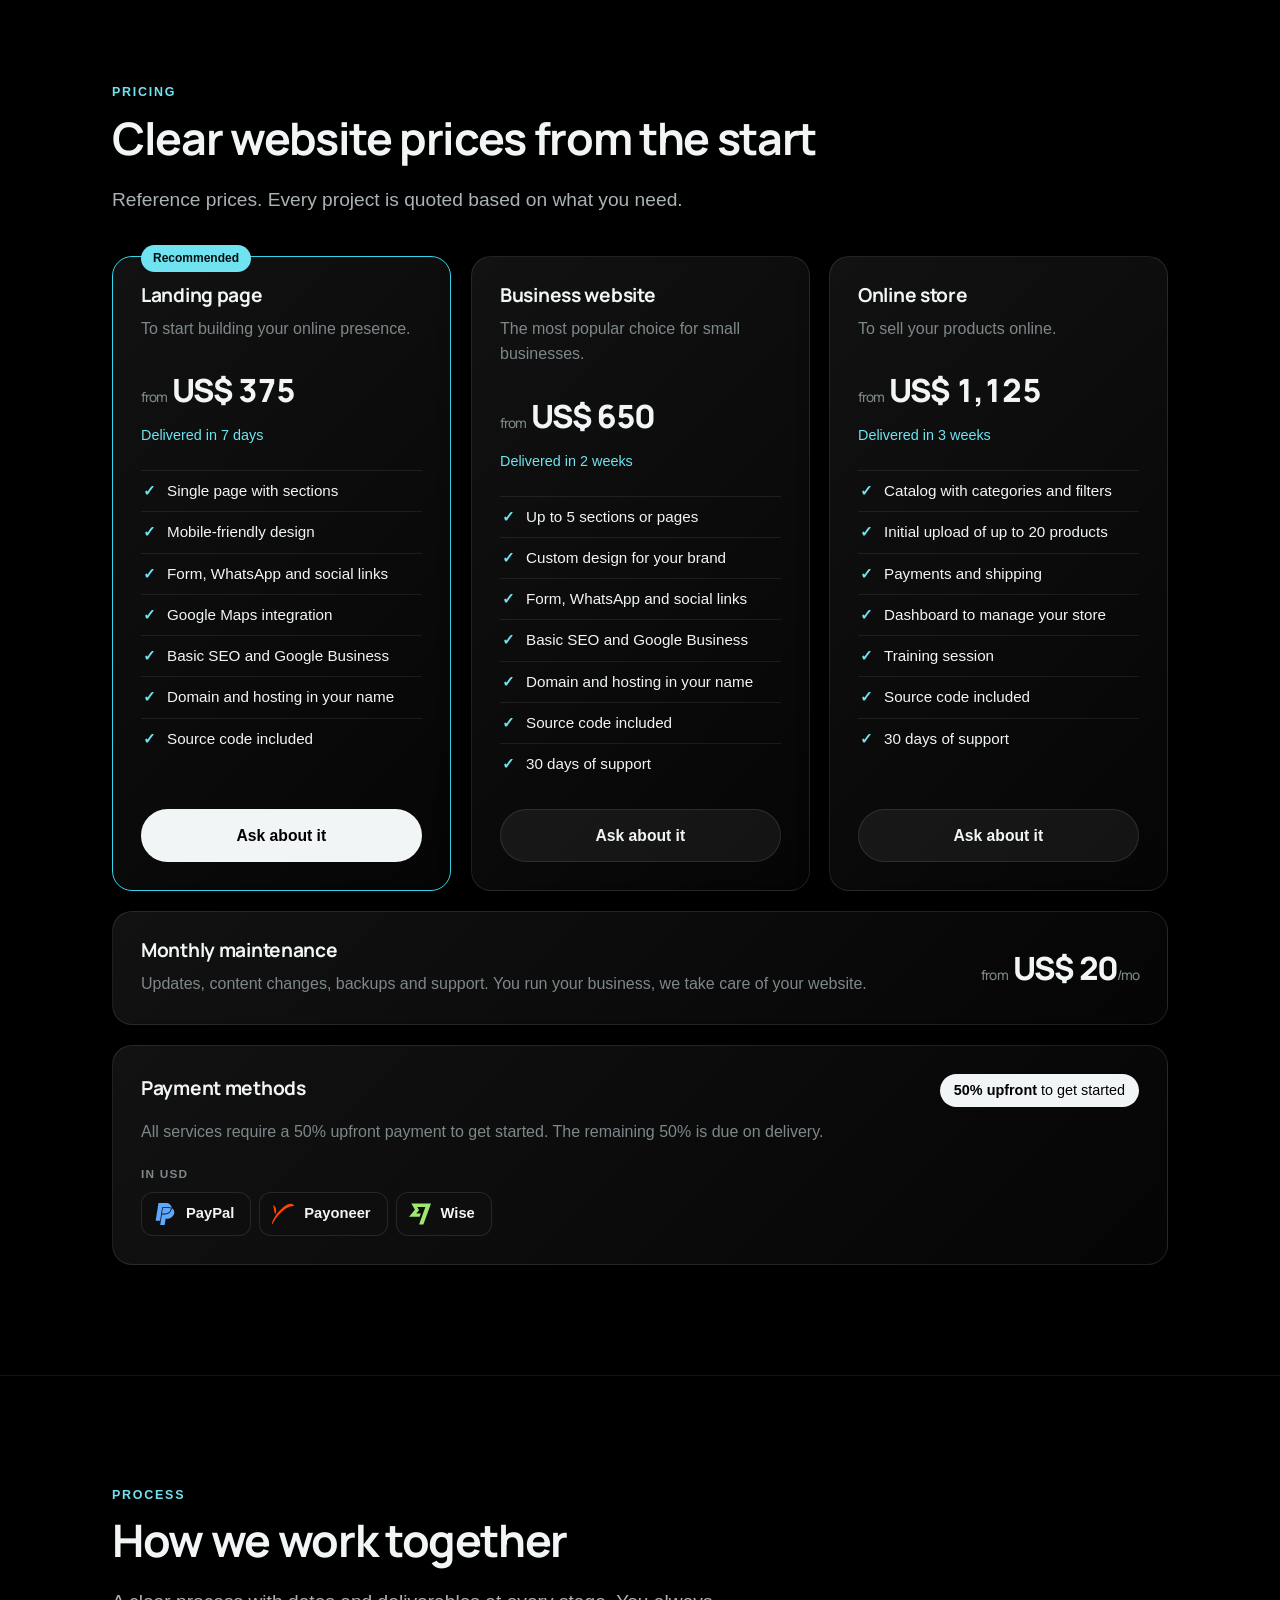
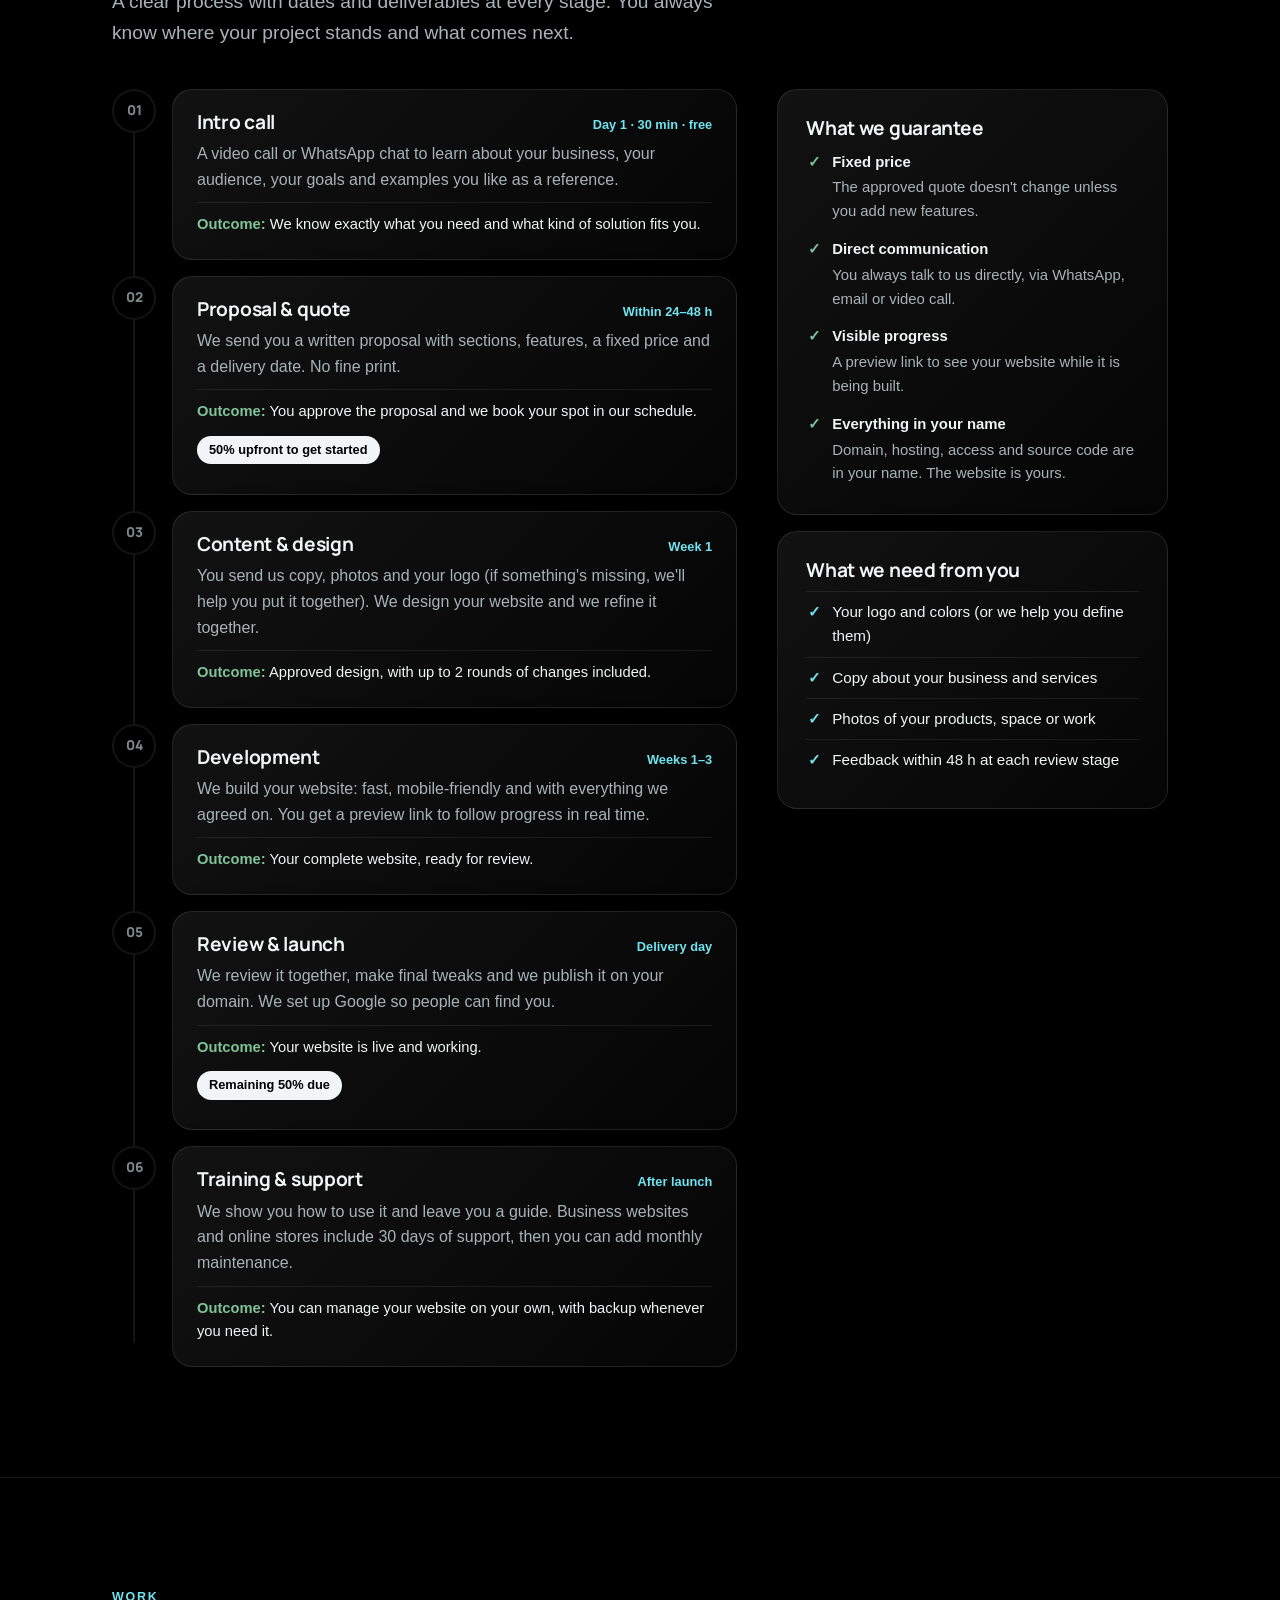
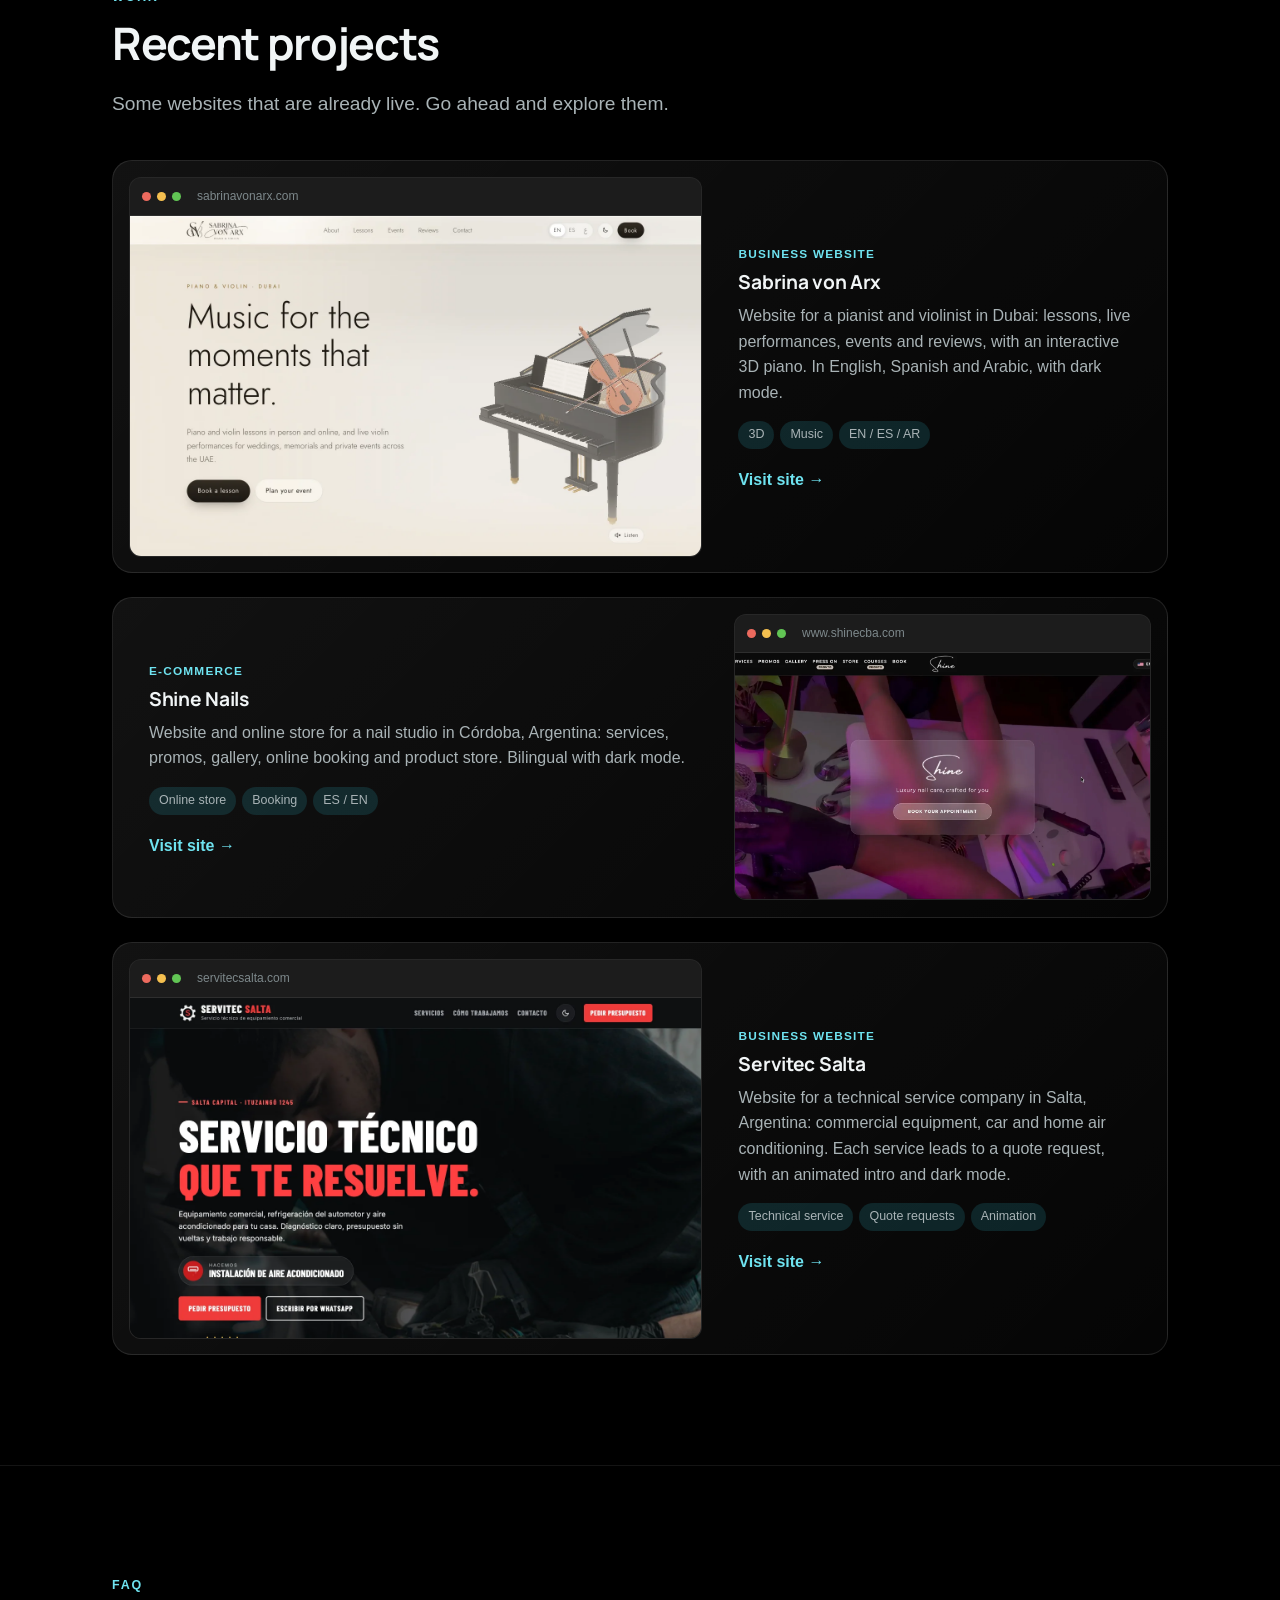
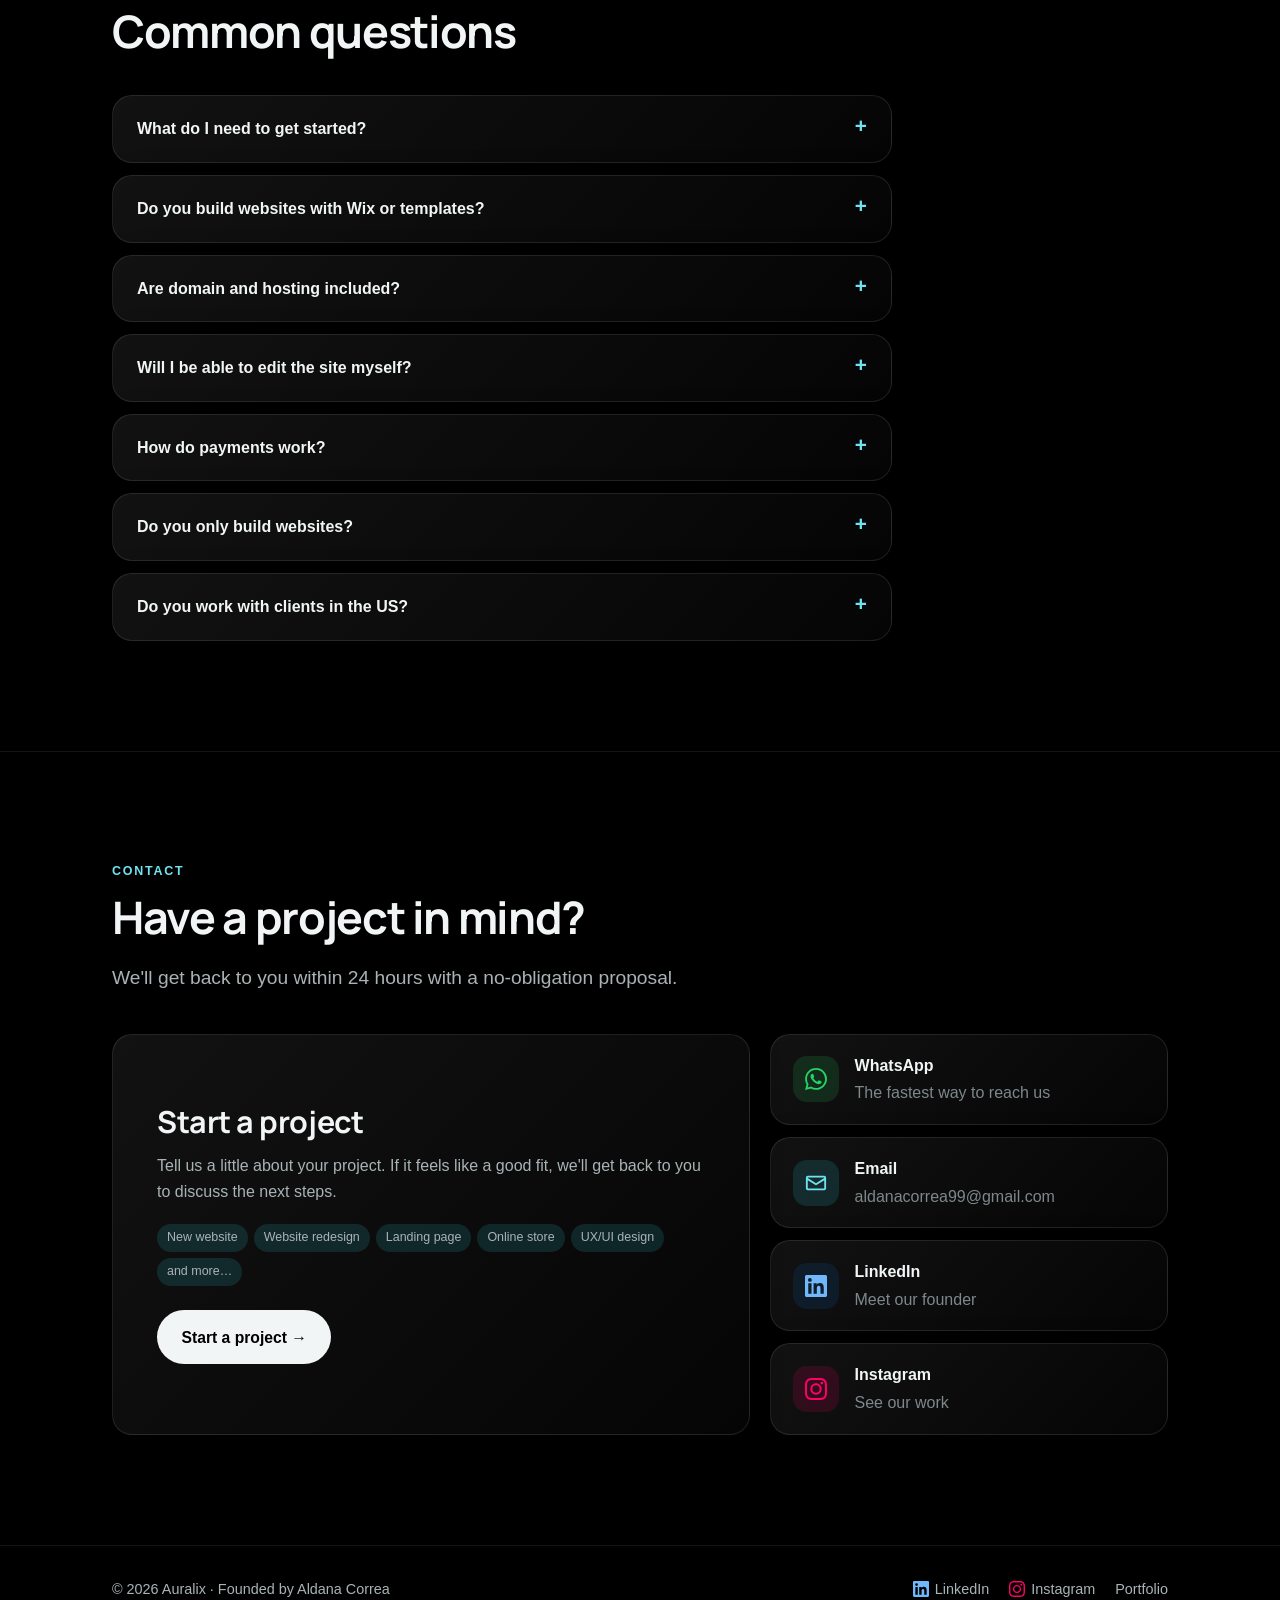
==== commit 212fb779: "Actualizar Auralix" ====
--- a/index.html
+++ b/index.html
@@ -20,9 +20,9 @@
     <link rel="preconnect" href="https://fonts.googleapis.com" />
     <link rel="preconnect" href="https://fonts.gstatic.com" crossorigin />
     <link href="https://fonts.googleapis.com/css2?family=Manrope:wght@500;600;700;800&display=swap" rel="stylesheet" />
-    <script type="module" crossorigin src="./assets/main-BWHLLsAQ.js"></script>
-    <link rel="modulepreload" crossorigin href="./assets/CursorGlow-BADmcxJS.js">
-    <link rel="stylesheet" crossorigin href="./assets/CursorGlow-B4wPSns4.css">
+    <script type="module" crossorigin src="./assets/main-B8kq7pwr.js"></script>
+    <link rel="modulepreload" crossorigin href="./assets/CursorGlow-BSmSdbrm.js">
+    <link rel="stylesheet" crossorigin href="./assets/CursorGlow-BNn9NDhz.css">
   </head>
   <body>
     <div id="root"></div>
--- a/assets/CursorGlow-BNn9NDhz.css
+++ b/assets/CursorGlow-BNn9NDhz.css
@@ -0,0 +1 @@
+:root{--bg:#f6f9fa;--bg-soft:#fff;--text-primary:#0b0f10;--text-secondary:#50595c;--text-tertiary:#6d777a;--accent:#0a8fa3;--accent-strong:#08707f;--accent-soft:#0a8fa31f;--on-accent:#fff;--glass-bg:linear-gradient(135deg, #ffffff8c, #ffffff52);--glass-bg-strong:#fff9;--glass-border:#0a8fa338;--glass-shadow:0 8px 30px #1a161214;--glass-shadow-hover:0 14px 40px #1a16121f;--divider:#1a16121a;--ok:#3f7d5a;--error:#b0463c;--radius:20px;--container:1120px;--lightningcss-light:initial;--lightningcss-dark: ;color-scheme:light}@media (prefers-color-scheme:dark){:root:not([data-theme=light]){--bg:#000;--bg-soft:#0e0e0e;--text-primary:#f1f5f6;--text-secondary:#a9b3b6;--text-tertiary:#7d888b;--accent:#35d6e8;--accent-strong:#6fe3f0;--accent-soft:#35d6e824;--on-accent:#001013;--glass-bg:linear-gradient(135deg, #ffffff12, #ffffff05);--glass-bg-strong:#ffffff0f;--glass-border:#ffffff1a;--glass-shadow:0 8px 30px #00000073;--glass-shadow-hover:0 14px 44px #0000008c;--divider:#ffffff14;--ok:#7fc39a;--error:#e58a80;--lightningcss-light: ;--lightningcss-dark:initial;color-scheme:dark}}:root[data-theme=dark]{--bg:#000;--bg-soft:#0e0e0e;--text-primary:#f1f5f6;--text-secondary:#a9b3b6;--text-tertiary:#7d888b;--accent:#35d6e8;--accent-strong:#6fe3f0;--accent-soft:#35d6e824;--on-accent:#001013;--glass-bg:linear-gradient(135deg, #ffffff12, #ffffff05);--glass-bg-strong:#ffffff0f;--glass-border:#ffffff1a;--glass-shadow:0 8px 30px #00000073;--glass-shadow-hover:0 14px 44px #0000008c;--divider:#ffffff14;--ok:#7fc39a;--error:#e58a80;--lightningcss-light: ;--lightningcss-dark:initial;color-scheme:dark}*,:before,:after{box-sizing:border-box}html{scroll-behavior:smooth;scroll-padding-top:80px}body{background:var(--bg);color:var(--text-primary);-webkit-font-smoothing:antialiased;margin:0;font-family:-apple-system,BlinkMacSystemFont,SF Pro Text,Inter,Segoe UI,Roboto,sans-serif;line-height:1.6;transition:background-color .35s,color .35s}h1,h2,h3,.brand,.price{font-family:Manrope,-apple-system,BlinkMacSystemFont,Segoe UI,sans-serif}h1,h2,h3{letter-spacing:-.03em;margin:0 0 .5em;line-height:1.1}h1{max-width:15ch;font-size:clamp(2.3rem,1.4rem + 3.6vw,4.2rem);font-weight:800}h2{font-size:clamp(1.8rem,1.3rem + 2vw,2.8rem);font-weight:700}h3{letter-spacing:-.015em;font-size:1.2rem;font-weight:700}p{color:var(--text-secondary);margin:0 0 1em}a{color:inherit;text-decoration:none}ul,ol{margin:0;padding:0;list-style:none}.hidden{display:none}.muted{color:var(--text-tertiary)}.container{width:100%;max-width:var(--container);margin:0 auto;padding:0 16px}@media (width>=768px){.container{padding:0 32px}}.eyebrow{text-transform:uppercase;letter-spacing:.14em;color:var(--accent-strong);margin-bottom:.8em;font-size:.78rem;font-weight:600}.lead{max-width:60ch;font-size:clamp(1.05rem,1rem + .3vw,1.2rem)}.btn{cursor:pointer;border:1px solid #0000;border-radius:999px;justify-content:center;align-items:center;padding:.85em 1.5em;font-family:inherit;font-size:.98rem;font-weight:600;transition:transform .2s,background-color .3s,box-shadow .3s;display:inline-flex}.btn:hover{transform:translateY(-2px)}.btn-primary:hover{box-shadow:0 10px 24px color-mix(in srgb, var(--text-primary) 22%, transparent)}.btn-ghost:hover{border-color:var(--accent)}.btn:focus-visible,.icon-btn:focus-visible,a:focus-visible,button:focus-visible{outline:2px solid var(--accent);outline-offset:3px}.btn:disabled{opacity:.6;cursor:wait;transform:none}.btn-primary{background:var(--text-primary);color:var(--bg)}.btn-ghost{background:var(--glass-bg-strong);border-color:var(--glass-border);color:var(--text-primary)}.btn-sm{padding:.5em 1.1em;font-size:.9rem}.btn-block{width:100%}.icon-btn{border:1px solid var(--glass-border);background:var(--glass-bg-strong);width:40px;height:40px;color:var(--text-primary);cursor:pointer;border-radius:50%;font-size:1.05rem}.header{z-index:50;background:color-mix(in srgb, var(--bg) 78%, transparent);-webkit-backdrop-filter:blur(14px);border-bottom:1px solid var(--divider);position:sticky;top:0}.header-inner{justify-content:space-between;align-items:center;gap:16px;height:68px;display:flex}.brand{letter-spacing:-.01em;align-items:center;gap:10px;font-size:1.1rem;font-weight:700;display:inline-flex}.brand svg{flex:none}.logo-accent{stroke:var(--accent)}.nav{align-items:center;gap:28px;font-size:.95rem;display:flex}.nav a:not(.btn){color:var(--text-secondary);transition:color .2s}.nav a:not(.btn):hover{color:var(--text-primary)}.header-actions{gap:8px;display:flex}.menu-btn{display:none}.lang-btn{letter-spacing:.04em;border-radius:999px;justify-content:center;align-items:center;gap:7px;width:auto;padding:0 12px;font-family:inherit;font-size:.78rem;font-weight:700;display:inline-flex}.flag{width:21px;height:14px;box-shadow:0 0 0 1px color-mix(in srgb, var(--text-primary) 18%, transparent);border-radius:3px;flex:none}@media (width<=860px){.menu-btn{display:inline-block}.nav{background:var(--bg);border-bottom:1px solid var(--divider);flex-direction:column;align-items:stretch;gap:4px;padding:12px 16px 20px;display:none;position:absolute;top:68px;left:0;right:0}.nav-open{display:flex}.nav a:not(.btn){padding:10px 4px}.nav .btn{margin-top:8px}}.cursor-glow{z-index:-1;pointer-events:none;aspect-ratio:1;background:radial-gradient(closest-side, #d98fa38c, #d9a9b461 32%, color-mix(in srgb, var(--accent) 20%, transparent) 62%, transparent);opacity:0;will-change:translate;border-radius:50%;width:min(44vw,640px);transition:opacity .8s,transform .8s;position:fixed;top:0;left:0;transform:translate(-50%,-50%)scale(.85)}.cursor-glow[data-active]{opacity:var(--glow-strength,1);transform:translate(-50%,-50%)scale(1)}.hero{padding:clamp(56px,10vw,120px) 0 clamp(56px,9vw,110px);position:relative;overflow:hidden}.hero-aurora{pointer-events:none;--aurora-1:color-mix(in srgb, var(--accent) 55%, transparent);--aurora-2:#3d8bff4d;--aurora-3:#a9e8f073;--aurora-4:color-mix(in srgb, var(--accent-strong) 30%, transparent);position:absolute;inset:0;overflow:hidden;-webkit-mask-image:linear-gradient(#000 65%,#0000);mask-image:linear-gradient(#000 65%,#0000)}.hero-aurora span{will-change:transform;border-radius:50%;animation:24s ease-in-out infinite alternate aurora-a;position:absolute}.hero-aurora span:first-child{aspect-ratio:1;background:radial-gradient(closest-side, var(--aurora-1), transparent);width:60vw;top:-25%;right:-12%}.hero-aurora span:nth-child(2){aspect-ratio:1;background:radial-gradient(closest-side, var(--aurora-2), transparent);width:46vw;animation-name:aurora-b;animation-duration:28s;top:25%;right:12%}.hero-aurora span:nth-child(3){aspect-ratio:1;background:radial-gradient(closest-side, var(--aurora-3), transparent);width:44vw;animation-name:aurora-c;animation-duration:32s;top:-20%;left:-10%}.hero-aurora span:nth-child(4){aspect-ratio:1;background:radial-gradient(closest-side, var(--aurora-4), transparent);width:38vw;animation-name:aurora-b;animation-duration:26s;animation-direction:alternate-reverse;bottom:-25%;left:18%}@keyframes aurora-a{0%{transform:translate(0)scale(1)}50%{transform:translate(-12%,10%)scale(1.12)}to{transform:translate(6%,18%)scale(.95)}}@keyframes aurora-b{0%{transform:translate(0)scale(1)}50%{transform:translate(14%,-12%)scale(.9)}to{transform:translate(-10%,8%)scale(1.15)}}@keyframes aurora-c{0%{transform:translate(0)scale(1.05)}50%{transform:translate(18%,14%)scale(.92)}to{transform:translate(8%,-6%)scale(1.1)}}.hero-aurora span{transition:translate .2s linear}.hero-aurora span:first-child{translate:calc(var(--mx,0) * -40px) calc(var(--my,0) * -30px)}.hero-aurora span:nth-child(2){translate:calc(var(--mx,0) * 55px) calc(var(--my,0) * 40px)}.hero-aurora span:nth-child(3){translate:calc(var(--mx,0) * -30px) calc(var(--my,0) * 25px)}.hero-aurora span:nth-child(4){translate:calc(var(--mx,0) * 35px) calc(var(--my,0) * -35px)}:root[data-theme=dark] .hero-aurora span{opacity:.55}:root[data-theme=dark] .cursor-glow{mix-blend-mode:screen;--glow-strength:.8}@media (prefers-color-scheme:dark){:root:not([data-theme=light]) .cursor-glow{mix-blend-mode:screen;--glow-strength:.8}:root:not([data-theme=light]) .hero-aurora span{opacity:.55}}.hero-inner{z-index:1;align-items:center;gap:clamp(40px,6vw,72px);display:grid;position:relative}@media (width>=960px){.hero-inner{grid-template-columns:1.05fr 1fr}}.pill{background:var(--glass-bg-strong);border:1px solid var(--glass-border);border-radius:999px;align-items:center;gap:10px;padding:7px 14px;font-size:.72rem;display:inline-flex}.dot{background:var(--ok);width:7px;height:7px;box-shadow:0 0 0 4px color-mix(in srgb, var(--ok) 22%, transparent);border-radius:50%}.cta-row{flex-wrap:wrap;gap:12px;margin:32px 0;display:flex}.highlights{color:var(--text-secondary);flex-wrap:wrap;gap:10px 24px;font-size:.95rem;display:flex}.highlights span{color:var(--accent-strong);font-weight:700}.hero-stack{aspect-ratio:5/4;transform-style:preserve-3d;transform:perspective(1200px) rotateX(var(--rx,0deg)) rotateY(var(--ry,0deg));transition:transform .6s cubic-bezier(.2,.7,.2,1);display:block;position:relative}.hero-stack[data-tilting]{transition:transform .12s linear}.hero-shot{background:var(--bg-soft);border:1px solid var(--glass-border);border-radius:14px;width:78%;margin:0;transition:transform .5s cubic-bezier(.2,.7,.2,1);animation:7s ease-in-out infinite float;position:absolute;overflow:hidden;box-shadow:0 24px 60px #14100c38}@keyframes float{50%{translate:0 -10px}}.hero-shot img{aspect-ratio:16/10;object-fit:cover;object-position:top;width:100%;display:block}.hero-shot-1{z-index:1;top:0;left:0;transform:translateZ(-70px)rotate(-3deg)}.hero-shot-2{z-index:2;animation-delay:-2.3s;top:18%;right:0;transform:translateZ(-10px)rotate(2.5deg)}.hero-shot-3{z-index:3;animation-delay:-4.6s;bottom:0;left:10%;transform:translateZ(60px)rotate(-1deg)}.hero-stack:hover .hero-shot-1{transform:translateZ(-110px)rotate(-5deg)translate(-14px,-10px)}.hero-stack:hover .hero-shot-2{transform:translateZ(0)rotate(4deg)translate(14px,-4px)}.hero-stack:hover .hero-shot-3{transform:translateZ(100px)rotate(0)translateY(8px)}.section{border-top:1px solid var(--divider);padding:clamp(56px,9vw,110px) 0}.section-head{margin-bottom:40px}.grid{gap:20px;display:grid}.grid-3{grid-template-columns:repeat(auto-fit,minmax(min(100%,280px),1fr))}.grid-4{grid-template-columns:repeat(auto-fit,minmax(min(100%,220px),1fr))}.card{background:var(--glass-bg);border:1px solid var(--glass-border);border-radius:var(--radius);box-shadow:var(--glass-shadow);-webkit-backdrop-filter:blur(14px);padding:28px;transition:box-shadow .3s,transform .3s,background .35s}.card p:last-child{margin-bottom:0}.service:hover,.package:hover{--lift:-4px;box-shadow:var(--glass-shadow-hover)}.card-icon{background:var(--accent-soft);width:44px;height:44px;color:var(--accent-strong);border-radius:12px;place-items:center;margin-bottom:16px;font-size:1.3rem;display:inline-grid}.custom-bottom{align-items:start;gap:20px;margin-top:20px;display:grid}@media (width>=960px){.custom-bottom{grid-template-columns:1.7fr 1fr}}.compare table{border-collapse:collapse;width:100%;margin-top:8px;font-size:.93rem}.compare th,.compare td{text-align:left;vertical-align:top;border-top:1px solid var(--divider);padding:12px 10px}.compare thead th{letter-spacing:.08em;text-transform:uppercase;color:var(--text-tertiary);border-top:0;font-size:.74rem;font-weight:700}.compare thead td{border-top:0}.compare tbody th{color:var(--text-primary);width:24%;font-weight:600}.compare td{color:var(--text-secondary)}.compare td.col-custom{color:var(--text-primary);background:var(--accent-soft)}.compare thead th.col-custom{color:var(--accent-strong);background:var(--accent-soft);border-radius:10px 10px 0 0}.compare .yes,.compare .no{width:1.3em;font-weight:700;display:inline-block}.compare .yes{color:var(--ok)}.compare .no{color:var(--error);opacity:.8}@media (width<=719px){.compare thead{display:none}.compare tr{border-top:1px solid var(--divider);padding:12px 0;display:block}.compare th,.compare td{border:0;width:auto;padding:4px 0;display:block}.compare tbody th{width:auto;margin-bottom:4px}.compare td.col-custom{background:0 0}.compare td:before{content:attr(data-label);letter-spacing:.06em;text-transform:uppercase;color:var(--text-tertiary);font-size:.72rem;font-weight:700;display:block}}.delivery-card{border-color:var(--accent)}.package{flex-direction:column;display:flex;position:relative}.package-featured{border-color:var(--accent);box-shadow:var(--glass-shadow-hover)}.badge{background:var(--accent-strong);color:var(--on-accent);border-radius:999px;padding:4px 12px;font-size:.75rem;font-weight:600;position:absolute;top:-12px;left:28px}.price{color:var(--text-primary);letter-spacing:-.03em;font-variant-numeric:tabular-nums;margin:8px 0 0;font-size:2rem;font-weight:800}.price-block{margin-bottom:8px}.price-was{color:var(--text-tertiary);font-variant-numeric:tabular-nums;align-items:center;gap:8px;margin:8px 0 -4px;font-size:.95rem;display:flex}.price-was s{text-decoration-thickness:1.5px}.off{background:color-mix(in srgb, var(--ok) 16%, transparent);color:var(--ok);border-radius:999px;padding:2px 8px;font-size:.75rem;font-weight:700}.promo-banner{background:color-mix(in srgb, var(--ok) 10%, var(--glass-bg-strong));border:1px solid color-mix(in srgb, var(--ok) 30%, transparent);color:var(--text-primary);border-radius:14px;flex-wrap:wrap;align-items:center;gap:6px 12px;margin:0 0 20px;padding:12px 18px;font-size:.95rem;display:flex}.promo-banner strong{color:var(--ok);text-transform:uppercase;letter-spacing:.08em;font-size:.78rem}.price-block .price-alt{color:var(--text-tertiary);font-variant-numeric:tabular-nums;margin:2px 0 0;font-size:.9rem}.maintenance .price-block{margin:0}@media (width>=640px){.maintenance .price-block{text-align:right}}.price-note{color:var(--text-tertiary);margin:20px 0 0;font-size:.85rem}.currency-toggle{background:var(--glass-bg-strong);border:1px solid var(--glass-border);border-radius:999px;gap:4px;margin-bottom:32px;padding:4px;display:inline-flex}.currency-toggle button{font:inherit;cursor:pointer;color:var(--text-secondary);background:0 0;border:0;border-radius:999px;padding:6px 18px;font-size:.88rem;font-weight:600;transition:background-color .25s,color .25s}.currency-toggle button[aria-pressed=true]{background:var(--text-primary);color:var(--bg)}.price small{color:var(--text-tertiary);font-size:.85rem;font-weight:500}.delivery{color:var(--accent-strong);font-size:.9rem;font-weight:500}.features{flex:1;margin:8px 0 24px}.features li{border-top:1px solid var(--divider);padding:8px 0 8px 26px;font-size:.95rem;position:relative}.features li:before{content:"✓";color:var(--accent-strong);font-weight:700;position:absolute;left:2px}.maintenance{align-items:center;gap:12px 32px;margin-top:20px;display:grid}@media (width>=640px){.maintenance{grid-template-columns:1fr auto}}.maintenance p.muted,.maintenance .price{margin:0}.process{align-items:start;gap:28px;display:grid}@media (width>=960px){.process{grid-template-columns:1.6fr 1fr;gap:40px}}.timeline{gap:16px;display:grid;position:relative}.timeline:before,.timeline:after{content:"";z-index:0;border-radius:2px;width:2px;position:absolute;top:24px;bottom:24px;left:21px}.timeline:before{background:var(--divider)}.timeline:after{background:linear-gradient(var(--accent), var(--accent-strong));transform-origin:top;transform:scaleY(var(--progress,0));box-shadow:0 0 12px color-mix(in srgb, var(--accent) 60%, transparent)}.timeline-step{z-index:1;grid-template-columns:44px 1fr;align-items:start;gap:16px;display:grid;position:relative}.timeline-num{z-index:1;background:var(--bg);border:2px solid var(--divider);width:44px;height:44px;color:var(--text-tertiary);border-radius:50%;place-items:center;font-family:Manrope,sans-serif;font-size:.85rem;font-weight:800;transition:background-color .4s,border-color .4s,color .4s,transform .4s cubic-bezier(.3,1.6,.5,1);display:grid;position:relative}.is-active .timeline-num{background:var(--accent-strong);border-color:var(--accent-strong);color:var(--on-accent);transform:scale(1.08)}.is-active .timeline-num:after{content:"";border:2px solid var(--accent);border-radius:50%;animation:1.2s ease-out forwards step-pulse;position:absolute;inset:-2px}@keyframes step-pulse{0%{opacity:.9;transform:scale(1)}to{opacity:0;transform:scale(1.9)}}.timeline-card{transition:border-color .4s,box-shadow .4s,transform .3s}.is-active .timeline-card{border-color:color-mix(in srgb, var(--accent) 55%, transparent)}.timeline-step:hover .timeline-card{box-shadow:var(--glass-shadow-hover);transform:translate(4px)}.timeline-card{padding:22px 24px}.timeline-head{flex-wrap:wrap;justify-content:space-between;align-items:baseline;gap:4px 12px;margin-bottom:6px;display:flex}.timeline-head h3{margin:0}.when{color:var(--accent-strong);white-space:nowrap;font-size:.8rem;font-weight:600}.timeline-card>p{margin-bottom:10px}.result{color:var(--text-primary);border-top:1px solid var(--divider);padding-top:10px;font-size:.92rem}.result strong{color:var(--ok)}.payment-step{background:var(--text-primary);color:var(--bg);border-radius:999px;padding:4px 12px;font-size:.8rem;font-weight:600;display:inline-block;position:relative;overflow:hidden;margin:2px 0 0!important}.payment-step:after{content:"";background:linear-gradient(100deg,#0000 30%,#ffffff73 50%,#0000 70%);position:absolute;inset:0;transform:translate(-120%)}.is-active .payment-step:after{animation:1.1s .3s shine}@keyframes shine{to{transform:translate(120%)}}.timeline-step.reveal{translate:28px}.timeline-step.reveal[data-visible]{translate:0}.stagger>li{opacity:0;transition:opacity .5s,translate .5s;translate:0 10px}[data-visible] .stagger>li{opacity:1;translate:0}[data-visible] .stagger>li:nth-child(2){transition-delay:.1s}[data-visible] .stagger>li:nth-child(3){transition-delay:.2s}[data-visible] .stagger>li:nth-child(4){transition-delay:.3s}.process-side{gap:16px;display:grid}@media (width>=960px){.process-side{position:sticky;top:92px}}.promises{gap:14px;margin-top:12px;display:grid}.promises li{color:var(--text-secondary);gap:2px;padding-left:26px;font-size:.93rem;display:grid;position:relative}.promises li:before{content:"✓";color:var(--ok);font-weight:700;position:absolute;top:0;left:2px}.promises strong{color:var(--text-primary)}.need-list{margin-bottom:0}.projects{gap:24px;display:grid}.project{padding:0;display:grid;overflow:hidden}@media (width>=860px){.project{grid-template-columns:1.35fr 1fr;align-items:center}.project:nth-child(2n) .browser{order:2}}.project:hover{box-shadow:var(--glass-shadow-hover)}.browser{border:1px solid var(--glass-border);background:var(--bg-soft);border-radius:12px;margin:16px;display:block;overflow:hidden}.browser img{aspect-ratio:16/9.5;object-fit:cover;object-position:top;width:100%;transition:transform .6s cubic-bezier(.2,.7,.2,1);display:block}a.browser:hover img{transform:scale(1.03)}.browser-bar{background:var(--glass-bg-strong);border-bottom:1px solid var(--divider);align-items:center;gap:6px;padding:9px 12px;display:flex}.browser-bar span{background:var(--divider);border-radius:50%;width:9px;height:9px}.browser-bar span:first-child{background:#ec6a5e}.browser-bar span:nth-child(2){background:#f4bf4f}.browser-bar span:nth-child(3){background:#61c554}.browser-bar em{color:var(--text-tertiary);white-space:nowrap;text-overflow:ellipsis;margin-left:10px;font-size:.75rem;font-style:normal;overflow:hidden}.project-body{padding:8px 28px 28px}@media (width>=860px){.project-body{padding:28px 36px 28px 20px}.project:nth-child(2n) .project-body{padding:28px 20px 28px 36px}}.chips{flex-wrap:wrap;gap:6px;margin:0 0 18px;display:flex}.chips li{background:var(--accent-soft);color:var(--text-secondary);border-radius:999px;padding:4px 10px;font-size:.78rem}.tag{letter-spacing:.1em;text-transform:uppercase;color:var(--accent-strong);margin-bottom:8px;font-size:.74rem;font-weight:700;display:inline-block}.link{color:var(--accent-strong);font-weight:600}blockquote{color:var(--text-primary);margin:0 0 16px;font-size:1.05rem}.faq{gap:12px;max-width:780px;display:grid}.faq-item{padding:20px 24px}.faq-item summary{cursor:pointer;justify-content:space-between;gap:16px;font-weight:600;list-style:none;display:flex}.faq-item summary::-webkit-details-marker{display:none}.faq-item summary:after{content:"+";color:var(--accent-strong);font-size:1.3rem;line-height:1;transition:transform .2s}.faq-item[open] summary:after{transform:rotate(45deg)}.faq-item p{margin:12px 0 0}.contact-grid{grid-template-columns:1fr;gap:20px;display:grid}@media (width>=860px){.contact-grid{grid-template-columns:1.6fr 1fr}}.form{gap:16px;display:grid}.form label{gap:6px;font-size:.9rem;font-weight:500;display:grid}.form input,.form select,.form textarea{font:inherit;border:1px solid var(--glass-border);background:var(--bg-soft);color:var(--text-primary);border-radius:12px;width:100%;padding:12px 14px}.form input:focus,.form select:focus,.form textarea:focus{outline:2px solid var(--accent);outline-offset:1px}.form-msg{margin:0;font-size:.92rem;font-weight:500}.form-msg.ok{color:var(--ok)}.form-msg.error{color:var(--error)}.contact-side{align-content:start;gap:12px;display:grid}.contact-link{align-items:center;gap:16px;padding:18px 22px;display:flex}.contact-link>span:last-child{gap:2px;min-width:0;display:grid}.contact-link .muted{overflow-wrap:anywhere}.contact-icon{background:color-mix(in srgb, var(--icon-bg,var(--accent)) 14%, transparent);border-radius:14px;flex:none;place-items:center;width:46px;height:46px;display:grid}.contact-icon-whatsapp{--icon-bg:#25d366}.contact-icon-linkedin{--icon-bg:#0a66c2}.contact-icon-instagram{--icon-bg:#ff0069}.contact-link:hover{box-shadow:var(--glass-shadow-hover);transform:translateY(-2px)}.start-card{flex-direction:column;justify-content:center;align-items:flex-start;padding:clamp(28px,4vw,44px);display:flex}.start-card h3{font-size:clamp(1.4rem,1.2rem + 1vw,1.9rem)}.start-card .chips{margin:4px 0 24px}.payments{margin-top:20px}.payments-head{flex-wrap:wrap;justify-content:space-between;align-items:baseline;gap:8px 16px;display:flex}.payments-head h3{margin:0}.deposit{background:var(--text-primary);color:var(--bg);border-radius:999px;margin:0;padding:5px 14px;font-size:.9rem}.payments>.muted{margin:12px 0 20px}.pay-groups{gap:16px;display:grid}@media (width>=760px){.pay-groups{grid-template-columns:1.4fr 1fr}}.pay-cur{letter-spacing:.1em;text-transform:uppercase;color:var(--text-tertiary);margin-bottom:8px;font-size:.74rem;font-weight:700;display:block}.pay-list{flex-wrap:wrap;gap:8px;display:flex}.pay-chip{background:var(--bg-soft);border:1px solid var(--glass-border);border-radius:12px;align-items:center;gap:10px;padding:9px 16px 9px 12px;font-size:.92rem;font-weight:600;display:inline-flex}.brand-icon{fill:var(--icon);flex:none}:root[data-theme=dark] .brand-icon{fill:var(--icon-dark)}@media (prefers-color-scheme:dark){:root:not([data-theme=light]) .brand-icon{fill:var(--icon-dark)}}.project-dialog{border:1px solid var(--glass-border);background:var(--bg);width:min(760px,100% - 24px);max-height:calc(100dvh - 24px);color:var(--text-primary);overscroll-behavior:contain;border-radius:24px;margin:auto;padding:0;box-shadow:0 30px 80px #0000004d}.project-dialog::backdrop{-webkit-backdrop-filter:blur(6px);background:#0f0c0a80}.project-dialog[open]{animation:.3s cubic-bezier(.2,.7,.2,1) dialog-in}@keyframes dialog-in{0%{opacity:0;transform:translateY(16px)scale(.98)}}.dialog-inner{padding:clamp(20px,4vw,40px)}.dialog-head{justify-content:space-between;align-items:flex-start;gap:16px;margin-bottom:24px;display:flex}.dialog-head h2{margin-bottom:.3em}.dialog-head .lead{margin:0;font-size:1rem}.dialog-head .icon-btn{flex:none}.project-form{gap:22px}.form-row{gap:16px;display:grid}@media (width>=640px){.form-row{grid-template-columns:1fr 1fr}}.form fieldset{border:0;min-width:0;margin:0;padding:0}.form legend{margin-bottom:10px;padding:0;font-size:.9rem;font-weight:500}.check-grid{grid-template-columns:repeat(auto-fill,minmax(min(100%,210px),1fr));gap:8px;display:grid}.radio-row{flex-wrap:wrap;gap:8px;display:flex}.form .check{font-weight:500;display:block;position:relative}.form .check input{opacity:0;width:1px;height:1px;position:absolute}.check span{cursor:pointer;border:1px solid var(--glass-border);background:var(--bg-soft);border-radius:12px;align-items:center;gap:10px;height:100%;padding:10px 14px;font-size:.9rem;line-height:1.3;transition:border-color .2s,background-color .2s;display:flex}.check span:before{content:"";border:1.5px solid var(--text-tertiary);width:16px;height:16px;color:var(--on-accent);border-radius:5px;flex:none;place-items:center;font-size:11px;display:grid}.check input[type=radio]+span:before{border-radius:50%}.check input:checked+span{border-color:var(--accent-strong);background:var(--accent-soft)}.check input:checked+span:before{content:"✓";background:var(--accent-strong);border-color:var(--accent-strong)}.check input[type=radio]:checked+span:before{content:"";box-shadow:inset 0 0 0 3px var(--bg-soft)}.check input:focus-visible+span{outline:2px solid var(--accent);outline-offset:2px}.check:hover span{border-color:var(--accent)}.form-fine{color:var(--text-tertiary);margin:0;font-size:.85rem}.form-done{text-align:center;padding:24px 0 8px}.form-done-icon{background:var(--accent-soft);width:56px;height:56px;color:var(--ok);border-radius:50%;place-items:center;margin:0 auto 16px;font-size:1.6rem;display:grid}.footer{border-top:1px solid var(--divider);padding:32px 0 96px;font-size:.9rem}.footer-inner{flex-wrap:wrap;justify-content:space-between;gap:12px;display:flex}.footer p{margin:0}.footer nav{color:var(--text-secondary);gap:20px;display:flex}.footer nav a{align-items:center;gap:6px;display:inline-flex}.footer nav a:hover{color:var(--text-primary)}.wa-float{z-index:60;color:#fff;background:#25d366;border-radius:50%;place-items:center;width:56px;height:56px;transition:transform .2s;display:grid;position:fixed;bottom:20px;right:20px;box-shadow:0 8px 24px #0003}.wa-float:hover{transform:scale(1.06)}.reveal{opacity:0;transition:opacity .6s,translate .6s,transform .3s,box-shadow .3s;translate:0 18px}.reveal[data-visible]{opacity:1;translate:0}.grid>.reveal:nth-child(2){transition-delay:80ms,80ms,0s,0s}.grid>.reveal:nth-child(3){transition-delay:.16s,.16s,0s,0s}.grid>.reveal:nth-child(4){transition-delay:.24s,.24s,0s,0s}.tilt{transform:perspective(900px) rotateX(var(--rx,0deg)) rotateY(var(--ry,0deg)) translateY(var(--lift,0px));will-change:transform;transition:opacity .6s,translate .6s,transform .6s cubic-bezier(.2,.7,.2,1),box-shadow .3s,background .35s;position:relative}.tilt[data-tilting]{transition:opacity .6s,translate .6s,transform .12s linear,box-shadow .3s}.tilt:after{content:"";border-radius:inherit;pointer-events:none;background:radial-gradient(circle at var(--gx,50%) var(--gy,50%), #ffffff59, transparent 55%);opacity:0;z-index:2;transition:opacity .3s;position:absolute;inset:0}:root[data-theme=dark] .tilt:after{background:radial-gradient(circle at var(--gx,50%) var(--gy,50%), #ffffff17, transparent 55%)}@media (prefers-color-scheme:dark){:root:not([data-theme=light]) .tilt:after{background:radial-gradient(circle at var(--gx,50%) var(--gy,50%), #ffffff17, transparent 55%)}}.tilt[data-tilting]:after{opacity:1}@media (prefers-reduced-motion:reduce){*{scroll-behavior:auto!important;transition:none!important}.reveal{opacity:1;translate:none}.tilt,.hero-stack{transform:none}.hero-shot,.hero-aurora span,.is-active .timeline-num:after,.is-active .payment-step:after{animation:none}.stagger>li{opacity:1;translate:none}}.hero h1{text-wrap:balance}.chip-click{counter-reset:none;grid-template-columns:repeat(auto-fit,minmax(min(100%,280px),1fr));gap:20px;display:grid}.chip-click .card{flex-direction:column;align-items:flex-start;display:flex}.chip-click .chips{margin-top:auto;padding-top:8px}.price-note{margin:16px 0}@media (width>=960px){.chip-click>li{position:relative}.chip-click>li:not(:last-child):after{content:"›";color:var(--accent);font-size:1.5rem;line-height:1;position:absolute;top:50%;right:-16px;translate:0 -50%}}.fw-featured{border-color:var(--accent);gap:28px;margin-bottom:20px;display:grid}.fw-featured .link{margin-top:16px;display:inline-block}.fw-flow{counter-reset:fw;align-content:center;gap:0;display:grid}.fw-flow li{counter-increment:fw;padding:0 0 20px 44px;display:grid;position:relative}.fw-flow li:last-child{padding-bottom:0}.fw-flow li:before{content:counter(fw);z-index:1;background:var(--accent);width:28px;height:28px;color:var(--on-accent);border-radius:50%;place-items:center;font-size:.8rem;font-weight:700;display:grid;position:absolute;top:0;left:0}.fw-flow li:not(:last-child):after{content:"";background:var(--accent-soft);width:2px;position:absolute;top:28px;bottom:0;left:13px}.fw-flow span{color:var(--text-secondary);font-size:.92rem}.fw-grid .card{flex-direction:column;align-items:flex-start;display:flex}.fw-grid .chips{margin-top:auto;padding-top:8px}.fw-cta{flex-wrap:wrap;justify-content:space-between;align-items:center;gap:16px;margin:28px 0 0;display:flex}.fw-cta span{color:var(--text-primary);font-size:1.1rem;font-weight:600}@media (width>=900px){.fw-featured{grid-template-columns:1.4fr 1fr}}@media (width<=980px) and (width>=861px){.nav{gap:16px;font-size:.88rem}}.cross-link{flex-wrap:wrap;align-items:center;gap:12px 20px;margin:0 0 clamp(40px,6vw,72px);display:flex}.cross-link .card-icon{margin:0}.cross-link>span:nth-child(2){flex:220px;display:grid}.cross-link:hover{border-color:var(--accent)}.fw-hero-chip{justify-self:center;width:100%;max-width:420px}.fw-traces{stroke:color-mix(in srgb, var(--accent) 45%, transparent)}.fw-pads{fill:var(--accent)}.fw-chip{fill:var(--bg-soft);stroke:var(--accent)}.fw-chip-a{stroke:var(--text-primary)}.fw-chip-b{stroke:var(--accent)}main>.container>.maintenance{margin:0 0 20px}.lang-menu{position:relative}.lang-options{z-index:60;background:var(--bg-soft);border:1px solid var(--glass-border);min-width:158px;box-shadow:var(--glass-shadow-hover);border-radius:14px;padding:6px;position:absolute;top:calc(100% + 8px);right:0}.lang-options button{width:100%;color:var(--text-primary);font:inherit;text-align:left;cursor:pointer;background:0 0;border:0;border-radius:9px;align-items:center;gap:10px;padding:10px 12px;font-size:.92rem;display:flex}.lang-options button:hover{background:var(--accent-soft)}.lang-options button[aria-current]{color:var(--accent-strong);font-weight:700}@media (width<=430px){.lang-options{left:50%;right:auto;translate:-50%}}.nav a.nav-highlight:not(.btn){color:var(--accent);font-weight:600}.nav a.nav-highlight:not(.btn):hover,:root[data-theme=light] .nav a.nav-highlight:not(.btn){color:var(--accent-strong)}:lang(zh) body,:lang(zh) button,:lang(zh) input,:lang(zh) textarea,:lang(zh) select,:lang(zh) h1,:lang(zh) h2,:lang(zh) h3{font-family:Manrope,-apple-system,BlinkMacSystemFont,PingFang SC,Hiragino Sans GB,Microsoft YaHei,Noto Sans CJK SC,Noto Sans SC,sans-serif}:lang(zh) :is(h1,h2,h3){letter-spacing:0;line-height:1.25}:lang(fi) :is(h1,h2,h3){overflow-wrap:break-word;-webkit-hyphens:manual;hyphens:manual}:lang(zh) h1{word-break:keep-all;overflow-wrap:anywhere;max-width:none}:lang(fi) h1,:lang(zh) h1{font-size:clamp(2.05rem,1.35rem + 2.5vw,3.3rem)}:lang(fi) h1{max-width:18ch}
